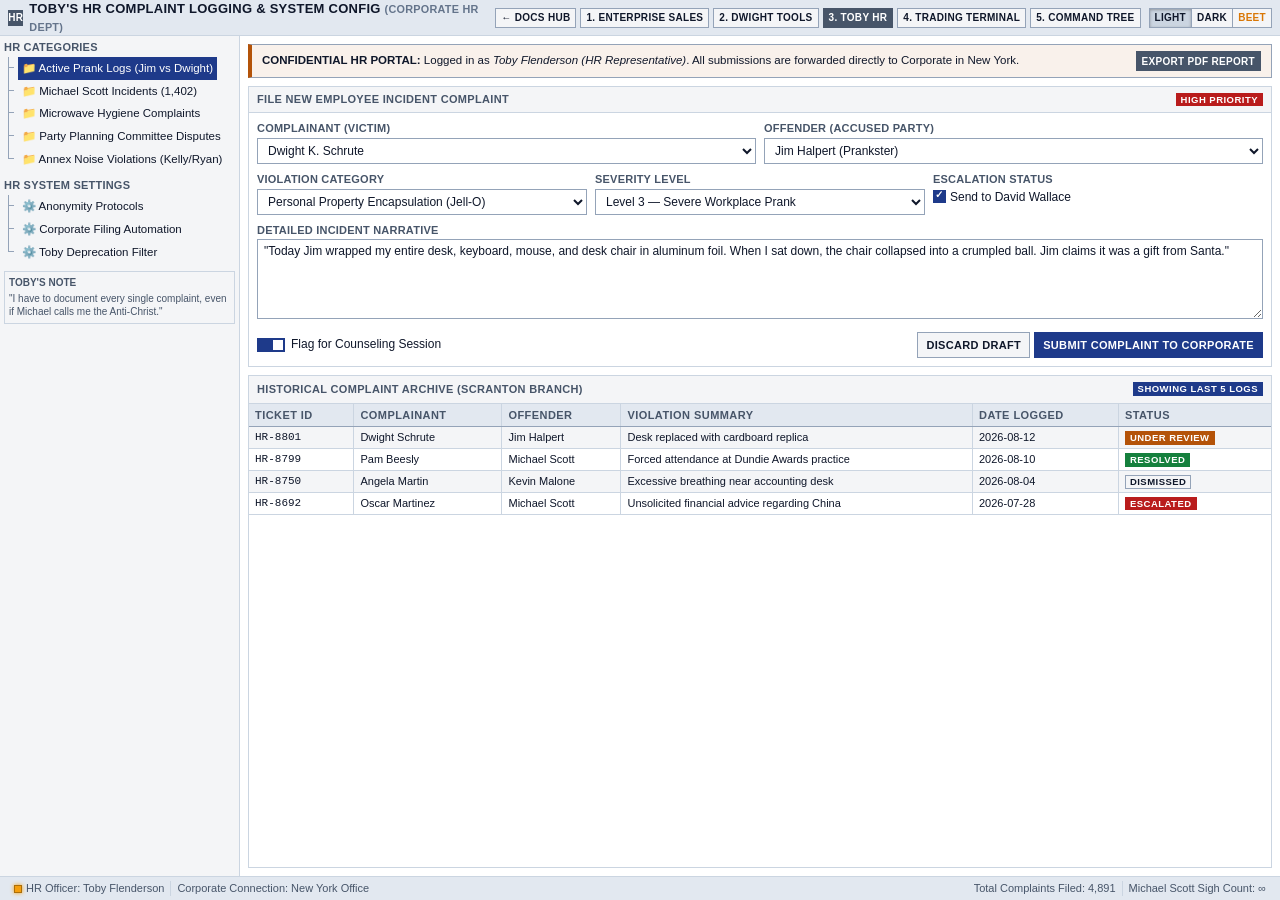
==== control-panel.html @ 223404d7 "Initial release of Scranton-UI CSS framework and Dunder Mifflin showcase templates" ====
<!DOCTYPE html>
<html lang="en" data-theme="theme-light">
<head>
  <meta charset="UTF-8">
  <meta name="viewport" content="width=device-width, initial-scale=1.0">
  <title>Toby's HR Complaint Logging System — Scranton-UI Showcase</title>
  <link rel="stylesheet" href="scranton-ui.css">
  <script src="scranton-components.js" defer></script>
</head>
<body class="sc-app">

  <!-- Header -->
  <header class="sc-header">
    <div class="sc-header-brand">
      <span class="sc-logo-icon" style="background:var(--sc-secondary); color:#fff;">HR</span>
      <span>TOBY'S HR COMPLAINT LOGGING & SYSTEM CONFIG <small class="text-dim">(Corporate HR Dept)</small></span>
    </div>
    
    <div class="d-flex align-center gap-3">
      <nav class="d-flex gap-2">
        <a href="index.html" class="sc-btn sc-btn-sm">← Docs Hub</a>
        <a href="dashboard.html" class="sc-btn sc-btn-sm">1. Enterprise Sales</a>
        <a href="tools.html" class="sc-btn sc-btn-sm">2. Dwight Tools</a>
        <a href="control-panel.html" class="sc-btn sc-btn-sm sc-btn-secondary">3. Toby HR</a>
        <a href="terminal.html" class="sc-btn sc-btn-sm">4. Trading Terminal</a>
        <a href="workflow.html" class="sc-btn sc-btn-sm">5. Command Tree</a>
      </nav>
      <scranton-theme-switcher></scranton-theme-switcher>
    </div>
  </header>

  <!-- Main Body Layout -->
  <div class="sc-body">
    
    <!-- Left Category Navigation Sidebar -->
    <aside class="sc-sidebar p-2" style="width:240px;">
      <div class="sc-label mb-1">HR Categories</div>
      <ul class="sc-tree mb-3">
        <li>
          <span class="sc-tree-node active">
            📁 Active Prank Logs (Jim vs Dwight)
          </span>
        </li>
        <li>
          <span class="sc-tree-node">
            📁 Michael Scott Incidents (1,402)
          </span>
        </li>
        <li>
          <span class="sc-tree-node">
            📁 Microwave Hygiene Complaints
          </span>
        </li>
        <li>
          <span class="sc-tree-node">
            📁 Party Planning Committee Disputes
          </span>
        </li>
        <li>
          <span class="sc-tree-node">
            📁 Annex Noise Violations (Kelly/Ryan)
          </span>
        </li>
      </ul>

      <div class="sc-label mb-1">HR System Settings</div>
      <ul class="sc-tree mb-3">
        <li><span class="sc-tree-node">⚙️ Anonymity Protocols</span></li>
        <li><span class="sc-tree-node">⚙️ Corporate Filing Automation</span></li>
        <li><span class="sc-tree-node">⚙️ Toby Deprecation Filter</span></li>
      </ul>

      <div class="sc-card mt-auto p-2" style="background: var(--sc-bg-subtle);">
        <div class="fw-bold mb-1 text-muted" style="font-size:10px;">TOBY'S NOTE</div>
        <p class="text-muted" style="font-size:10px; margin:0;">
          "I have to document every single complaint, even if Michael calls me the Anti-Christ."
        </p>
      </div>
    </aside>

    <!-- Main Content Area: Form & Log Settings -->
    <main class="sc-main p-3">
      
      <!-- Top Alert -->
      <div class="sc-alert sc-alert-warning mb-3">
        <div>
          <strong>CONFIDENTIAL HR PORTAL:</strong> Logged in as <em>Toby Flenderson (HR Representative)</em>. All submissions are forwarded directly to Corporate in New York.
        </div>
        <button class="sc-btn sc-btn-sm sc-btn-secondary" onclick="scrantonToast('Complaint Log Exported to PDF', 'info')">Export PDF Report</button>
      </div>

      <!-- Main Form Card -->
      <div class="sc-card mb-3">
        <div class="sc-card-header">
          <span>File New Employee Incident Complaint</span>
          <span class="sc-badge sc-badge-danger">HIGH PRIORITY</span>
        </div>
        <div class="sc-card-body">
          
          <div class="sc-row">
            <div class="sc-col-6">
              <div class="sc-form-group">
                <label class="sc-label">Complainant (Victim)</label>
                <select class="sc-select">
                  <option selected>Dwight K. Schrute</option>
                  <option>Jim Halpert</option>
                  <option>Pam Beesly</option>
                  <option>Angela Martin</option>
                  <option>Kevin Malone</option>
                  <option>Andy Bernard</option>
                </select>
              </div>
            </div>

            <div class="sc-col-6">
              <div class="sc-form-group">
                <label class="sc-label">Offender (Accused Party)</label>
                <select class="sc-select">
                  <option selected>Jim Halpert (Prankster)</option>
                  <option>Michael G. Scott (Regional Manager)</option>
                  <option>Creed Bratton (Unknown)</option>
                  <option>Ryan Howard (Temp)</option>
                </select>
              </div>
            </div>
          </div>

          <div class="sc-row">
            <div class="sc-col-4">
              <div class="sc-form-group">
                <label class="sc-label">Violation Category</label>
                <select class="sc-select">
                  <option>Personal Property Encapsulation (Jell-O)</option>
                  <option>Desk Displacement (Moved into Bathroom)</option>
                  <option>Inappropriate Nickname Usage</option>
                  <option>Popcorn Odor in Microwave</option>
                </select>
              </div>
            </div>

            <div class="sc-col-4">
              <div class="sc-form-group">
                <label class="sc-label">Severity Level</label>
                <select class="sc-select">
                  <option>Level 1 — Mild Annoyance</option>
                  <option selected>Level 3 — Severe Workplace Prank</option>
                  <option>Level 5 — Threat Level Midnight Emergency</option>
                </select>
              </div>
            </div>

            <div class="sc-col-4">
              <div class="sc-form-group">
                <label class="sc-label">Escalation Status</label>
                <div class="pt-1">
                  <label class="sc-check">
                    <input type="checkbox" checked> Send to David Wallace
                  </label>
                </div>
              </div>
            </div>
          </div>

          <div class="sc-form-group">
            <label class="sc-label">Detailed Incident Narrative</label>
            <textarea class="sc-textarea" style="min-height:80px;">"Today Jim wrapped my entire desk, keyboard, mouse, and desk chair in aluminum foil. When I sat down, the chair collapsed into a crumpled ball. Jim claims it was a gift from Santa."</textarea>
          </div>

          <div class="d-flex justify-between align-center mt-2">
            <div class="d-flex align-center gap-3">
              <label class="sc-switch">
                <input type="checkbox" checked>
                <span class="sc-switch-slider"></span>
                <span>Flag for Counseling Session</span>
              </label>
            </div>
            <div class="d-flex gap-2">
              <button class="sc-btn" onclick="scrantonToast('Form Reset', 'info')">Discard Draft</button>
              <button class="sc-btn sc-btn-primary" onclick="scrantonToast('HR Incident Logged! Corporate Notified.', 'success')">Submit Complaint to Corporate</button>
            </div>
          </div>

        </div>
      </div>

      <!-- Recent Complaint Ledger Table -->
      <div class="sc-pane">
        <div class="sc-pane-header">
          <span>Historical Complaint Archive (Scranton Branch)</span>
          <span class="sc-badge sc-badge-primary">Showing Last 5 Logs</span>
        </div>
        <div class="sc-pane-body-nopad">
          <table class="sc-table sc-table-striped sc-table-hover">
            <thead>
              <tr>
                <th>Ticket ID</th>
                <th>Complainant</th>
                <th>Offender</th>
                <th>Violation Summary</th>
                <th>Date Logged</th>
                <th>Status</th>
              </tr>
            </thead>
            <tbody>
              <tr>
                <td class="font-mono">HR-8801</td>
                <td>Dwight Schrute</td>
                <td>Jim Halpert</td>
                <td>Desk replaced with cardboard replica</td>
                <td>2026-08-12</td>
                <td><span class="sc-badge sc-badge-warning">UNDER REVIEW</span></td>
              </tr>
              <tr>
                <td class="font-mono">HR-8799</td>
                <td>Pam Beesly</td>
                <td>Michael Scott</td>
                <td>Forced attendance at Dundie Awards practice</td>
                <td>2026-08-10</td>
                <td><span class="sc-badge sc-badge-success">RESOLVED</span></td>
              </tr>
              <tr>
                <td class="font-mono">HR-8750</td>
                <td>Angela Martin</td>
                <td>Kevin Malone</td>
                <td>Excessive breathing near accounting desk</td>
                <td>2026-08-04</td>
                <td><span class="sc-badge sc-badge-secondary">DISMISSED</span></td>
              </tr>
              <tr>
                <td class="font-mono">HR-8692</td>
                <td>Oscar Martinez</td>
                <td>Michael Scott</td>
                <td>Unsolicited financial advice regarding China</td>
                <td>2026-07-28</td>
                <td><span class="sc-badge sc-badge-danger">ESCALATED</span></td>
              </tr>
            </tbody>
          </table>
        </div>
      </div>

    </main>

  </div>

  <!-- Statusbar -->
  <footer class="sc-statusbar">
    <div class="d-flex align-center">
      <div class="sc-statusbar-item"><span class="sc-led sc-led-yellow"></span> HR Officer: Toby Flenderson</div>
      <div class="sc-statusbar-item">Corporate Connection: New York Office</div>
    </div>
    <div class="d-flex align-center">
      <div class="sc-statusbar-item">Total Complaints Filed: 4,891</div>
      <div class="sc-statusbar-item">Michael Scott Sigh Count: ∞</div>
    </div>
  </footer>

</body>
</html>
---- scranton-ui.css ----
/* ==========================================================================
   Scranton-UI v1.0.0 — App-First & Information Dense CSS Framework
   Philosophy: Zero padding fluff, sharp 0px corners, desktop diagnostic layout,
   full Bootstrap utility parity + Desktop App Primitives.
   Theme Lore: Dunder Mifflin Paper Co. / Schrute Farms / Michael Scott Paper Co.
   ========================================================================== */

/* --------------------------------------------------------------------------
   1. Theme Custom Properties & Design Tokens
   -------------------------------------------------------------------------- */
:root, [data-theme="theme-light"] {
  --sc-bg: #ffffff;
  --sc-bg-subtle: #f4f5f7;
  --sc-bg-panel: #ffffff;
  --sc-bg-header: #e2e8f0;
  --sc-bg-hover: #e2e8f0;
  --sc-bg-active: #cbd5e1;
  --sc-bg-selected: #bfdbfe;
  
  --sc-text: #0f172a;
  --sc-text-muted: #475569;
  --sc-text-dim: #64748b;
  --sc-text-inverse: #ffffff;
  
  --sc-border: #cbd5e1;
  --sc-border-dark: #94a3b8;
  --sc-border-focus: #1e40af;

  --sc-primary: #1e3a8a;       /* Dunder Mifflin Corporate Blue */
  --sc-primary-hover: #1d4ed8;
  --sc-primary-fg: #ffffff;
  
  --sc-secondary: #475569;     /* Warehouse Slate */
  --sc-secondary-hover: #334155;
  --sc-secondary-fg: #ffffff;

  --sc-accent: #0284c7;        /* Paper Ream Blue */
  --sc-accent-hover: #0369a1;
  
  --sc-success: #15803d;       /* Approved Sale Green */
  --sc-warning: #b45309;       /* Stapler Warning Amber */
  --sc-danger: #b91c1c;        /* Threat Level Midnight Red */
  
  --sc-beet: #4a0e17;          /* Schrute Beet Red */
  --sc-mustard: #d97706;       /* Dwight Shirt Yellow */

  --sc-font-mono: 'Consolas', 'Fira Code', 'Monaco', 'Courier New', monospace;
  --sc-font-sans: -apple-system, BlinkMacSystemFont, 'Segoe UI', Roboto, Oxygen, Ubuntu, Cantarell, sans-serif;
  --sc-font-size: 12px;
  --sc-line-height: 1.35;
  
  --sc-shadow-sm: 0 1px 2px rgba(0,0,0,0.05);
  --sc-shadow-md: 0 4px 6px -1px rgba(0,0,0,0.1);

  --sc-radius: 0px; /* Enforce sterile sharp edges */
}

[data-theme="theme-dark"] {
  --sc-bg: #0b0f19;
  --sc-bg-subtle: #111827;
  --sc-bg-panel: #161e2e;
  --sc-bg-header: #1f293d;
  --sc-bg-hover: #26334d;
  --sc-bg-active: #374151;
  --sc-bg-selected: #1e3a8a;
  
  --sc-text: #f1f5f9;
  --sc-text-muted: #94a3b8;
  --sc-text-dim: #64748b;
  --sc-text-inverse: #0f172a;
  
  --sc-border: #26334d;
  --sc-border-dark: #475569;
  --sc-border-focus: #3b82f6;

  --sc-primary: #3b82f6;
  --sc-primary-hover: #60a5fa;
  --sc-primary-fg: #0f172a;
  
  --sc-secondary: #64748b;
  --sc-secondary-hover: #94a3b8;
  --sc-secondary-fg: #ffffff;

  --sc-accent: #38bdf8;
  --sc-accent-hover: #7dd3fc;
  
  --sc-success: #22c55e;
  --sc-warning: #f59e0b;
  --sc-danger: #ef4444;

  --sc-beet: #9f1239;
  --sc-mustard: #f59e0b;
}

[data-theme="theme-beet"] {
  --sc-bg: #1c0509;
  --sc-bg-subtle: #2b0b12;
  --sc-bg-panel: #3a1019;
  --sc-bg-header: #4a0e17;
  --sc-bg-hover: #621321;
  --sc-bg-active: #7f192b;
  --sc-bg-selected: #b45309;
  
  --sc-text: #fffbeb;
  --sc-text-muted: #fde68a;
  --sc-text-dim: #d97706;
  --sc-text-inverse: #1c0509;
  
  --sc-border: #621321;
  --sc-border-dark: #b45309;
  --sc-border-focus: #fbbf24;

  --sc-primary: #d97706;       /* Dwight Mustard Yellow */
  --sc-primary-hover: #f59e0b;
  --sc-primary-fg: #1c0509;
  
  --sc-secondary: #800020;     /* Deep Beet Purple */
  --sc-secondary-hover: #9f1239;
  --sc-secondary-fg: #ffffff;

  --sc-accent: #fbbf24;
  --sc-accent-hover: #fcd34d;
  
  --sc-success: #16a34a;       /* Fresh Farm Greens */
  --sc-warning: #ea580c;
  --sc-danger: #dc2626;        /* Code Beet Red */

  --sc-beet: #800020;
  --sc-mustard: #d97706;
}

/* --------------------------------------------------------------------------
   2. Reset & High-Density Typography Baseline
   -------------------------------------------------------------------------- */
*, *::before, *::after {
  box-sizing: border-box;
  margin: 0;
  padding: 0;
  border-radius: var(--sc-radius) !important;
}

html, body {
  width: 100%;
  height: 100%;
  background-color: var(--sc-bg);
  color: var(--sc-text);
  font-family: var(--sc-font-sans);
  font-size: var(--sc-font-size);
  line-height: var(--sc-line-height);
  -webkit-font-smoothing: antialiased;
  -moz-osx-font-smoothing: grayscale;
  overflow-x: hidden;
}

code, pre, kbd, samp, .font-mono, .sc-tabular {
  font-family: var(--sc-font-mono);
  font-variant-numeric: tabular-nums lining-nums;
}

/* Dense Scrollbars */
::-webkit-scrollbar {
  width: 8px;
  height: 8px;
}
::-webkit-scrollbar-track {
  background: var(--sc-bg-subtle);
  border: 1px solid var(--sc-border);
}
::-webkit-scrollbar-thumb {
  background: var(--sc-border-dark);
  border: 1px solid var(--sc-bg-subtle);
}
::-webkit-scrollbar-thumb:hover {
  background: var(--sc-text-muted);
}

h1, h2, h3, h4, h5, h6 {
  font-weight: 700;
  letter-spacing: -0.01em;
  color: var(--sc-text);
  line-height: 1.2;
}

h1 { font-size: 1.4rem; }
h2 { font-size: 1.2rem; }
h3 { font-size: 1.05rem; }
h4 { font-size: 0.95rem; }
h5 { font-size: 0.85rem; }
h6 { font-size: 0.75rem; text-transform: uppercase; letter-spacing: 0.05em; }

p { margin-bottom: 0.5rem; }
a { color: var(--sc-accent); text-decoration: none; }
a:hover { text-decoration: underline; }

hr {
  border: 0;
  border-top: 1px solid var(--sc-border);
  margin: 0.5rem 0;
}

/* --------------------------------------------------------------------------
   3. Layout Primitives (Panes, Splitters, Windows, Docking)
   -------------------------------------------------------------------------- */
.sc-app {
  display: flex;
  flex-direction: column;
  height: 100vh;
  width: 100vw;
  overflow: hidden;
}

.sc-header {
  height: 36px;
  background-color: var(--sc-bg-header);
  border-bottom: 1px solid var(--sc-border);
  display: flex;
  align-items: center;
  justify-content: space-between;
  padding: 0 8px;
  user-select: none;
  flex-shrink: 0;
}

.sc-header-brand {
  display: flex;
  align-items: center;
  gap: 6px;
  font-weight: 800;
  font-size: 13px;
  letter-spacing: 0.02em;
  text-transform: uppercase;
  color: var(--sc-text);
}

.sc-header-brand .sc-logo-icon {
  width: 16px;
  height: 16px;
  background: var(--sc-primary);
  color: var(--sc-primary-fg);
  display: inline-flex;
  align-items: center;
  justify-content: center;
  font-size: 10px;
  font-weight: bold;
}

.sc-body {
  flex: 1;
  display: flex;
  overflow: hidden;
  position: relative;
}

.sc-sidebar {
  width: 220px;
  background-color: var(--sc-bg-subtle);
  border-right: 1px solid var(--sc-border);
  display: flex;
  flex-direction: column;
  flex-shrink: 0;
  overflow-y: auto;
}

.sc-main {
  flex: 1;
  display: flex;
  flex-direction: column;
  overflow-y: auto;
  background-color: var(--sc-bg);
  position: relative;
}

.sc-footer, .sc-statusbar {
  height: 24px;
  background-color: var(--sc-bg-header);
  border-top: 1px solid var(--sc-border);
  display: flex;
  align-items: center;
  justify-content: space-between;
  padding: 0 8px;
  font-size: 11px;
  color: var(--sc-text-muted);
  user-select: none;
  flex-shrink: 0;
}

.sc-statusbar-item {
  display: inline-flex;
  align-items: center;
  gap: 4px;
  padding: 0 6px;
  border-right: 1px solid var(--sc-border);
  height: 100%;
}
.sc-statusbar-item:last-child {
  border-right: none;
}

/* Diagnostic Split Panes */
.sc-pane-group {
  display: flex;
  width: 100%;
  height: 100%;
  overflow: hidden;
}

.sc-pane-group-vertical {
  flex-direction: column;
}

.sc-pane {
  flex: 1;
  background-color: var(--sc-bg-panel);
  border: 1px solid var(--sc-border);
  display: flex;
  flex-direction: column;
  overflow: hidden;
  position: relative;
}

.sc-pane-header {
  height: 28px;
  background: var(--sc-bg-subtle);
  border-bottom: 1px solid var(--sc-border);
  display: flex;
  align-items: center;
  justify-content: space-between;
  padding: 0 8px;
  font-weight: 700;
  font-size: 11px;
  text-transform: uppercase;
  letter-spacing: 0.03em;
  color: var(--sc-text-muted);
}

.sc-pane-body {
  flex: 1;
  padding: 8px;
  overflow: auto;
}

.sc-pane-body-nopad {
  flex: 1;
  padding: 0;
  overflow: auto;
}

/* Window Containers */
.sc-window {
  background: var(--sc-bg-panel);
  border: 1px solid var(--sc-border-dark);
  box-shadow: var(--sc-shadow-md);
  display: flex;
  flex-direction: column;
}

.sc-window-titlebar {
  height: 26px;
  background: var(--sc-primary);
  color: var(--sc-primary-fg);
  display: flex;
  align-items: center;
  justify-content: space-between;
  padding: 0 8px;
  font-weight: 700;
  font-size: 11px;
  user-select: none;
}

.sc-window-controls {
  display: flex;
  gap: 2px;
}

.sc-window-btn {
  width: 16px;
  height: 16px;
  background: rgba(255,255,255,0.2);
  color: #fff;
  border: none;
  font-size: 9px;
  display: inline-flex;
  align-items: center;
  justify-content: center;
  cursor: pointer;
}
.sc-window-btn:hover {
  background: rgba(255,255,255,0.4);
}

/* --------------------------------------------------------------------------
   4. Grid System (12 Columns & Flex Utilities)
   -------------------------------------------------------------------------- */
.sc-container {
  width: 100%;
  padding: 8px;
  margin-right: auto;
  margin-left: auto;
}

.sc-row {
  display: flex;
  flex-wrap: wrap;
  margin-right: -4px;
  margin-left: -4px;
}

.sc-row > [class*="sc-col"] {
  padding-right: 4px;
  padding-left: 4px;
  box-sizing: border-box;
}

.sc-col { flex-basis: 0; flex-grow: 1; max-width: 100%; }
.sc-col-auto { flex: 0 0 auto; width: auto; max-width: 100%; }

.sc-col-1 { flex: 0 0 8.333333%; max-width: 8.333333%; }
.sc-col-2 { flex: 0 0 16.666667%; max-width: 16.666667%; }
.sc-col-3 { flex: 0 0 25%; max-width: 25%; }
.sc-col-4 { flex: 0 0 33.333333%; max-width: 33.333333%; }
.sc-col-5 { flex: 0 0 41.666667%; max-width: 41.666667%; }
.sc-col-6 { flex: 0 0 50%; max-width: 50%; }
.sc-col-7 { flex: 0 0 58.333333%; max-width: 58.333333%; }
.sc-col-8 { flex: 0 0 66.666667%; max-width: 66.666667%; }
.sc-col-9 { flex: 0 0 75%; max-width: 75%; }
.sc-col-10 { flex: 0 0 83.333333%; max-width: 83.333333%; }
.sc-col-11 { flex: 0 0 91.666667%; max-width: 91.666667%; }
.sc-col-12 { flex: 0 0 100%; max-width: 100%; }

@media (max-width: 768px) {
  .sc-col-md-6 { flex: 0 0 50%; max-width: 50%; }
  .sc-col-md-12 { flex: 0 0 100%; max-width: 100%; }
}

/* --------------------------------------------------------------------------
   5. Dense Form Controls (Inputs, Selects, Checkboxes, Switches)
   -------------------------------------------------------------------------- */
.sc-form-group {
  margin-bottom: 8px;
}

.sc-label {
  display: block;
  font-size: 11px;
  font-weight: 700;
  text-transform: uppercase;
  letter-spacing: 0.02em;
  color: var(--sc-text-muted);
  margin-bottom: 2px;
}

.sc-input, .sc-select, .sc-textarea {
  width: 100%;
  height: 26px;
  padding: 2px 6px;
  font-family: var(--sc-font-sans);
  font-size: 12px;
  color: var(--sc-text);
  background-color: var(--sc-bg-panel);
  border: 1px solid var(--sc-border-dark);
  outline: none;
  transition: border-color 0.15s ease;
}

.sc-textarea {
  height: auto;
  min-height: 60px;
  padding: 4px 6px;
  resize: vertical;
}

.sc-input:focus, .sc-select:focus, .sc-textarea:focus {
  border-color: var(--sc-border-focus);
  box-shadow: 0 0 0 1px var(--sc-border-focus);
}

.sc-input:disabled, .sc-select:disabled, .sc-textarea:disabled {
  background-color: var(--sc-bg-subtle);
  color: var(--sc-text-dim);
  cursor: not-allowed;
  opacity: 0.7;
}

.sc-input-group {
  display: flex;
  width: 100%;
}

.sc-input-group > .sc-input,
.sc-input-group > .sc-select,
.sc-input-group > .sc-btn {
  border-right-width: 0;
}
.sc-input-group > *:last-child {
  border-right-width: 1px;
}

.sc-input-addon {
  display: flex;
  align-items: center;
  padding: 0 6px;
  font-size: 11px;
  font-weight: 600;
  color: var(--sc-text-muted);
  background-color: var(--sc-bg-subtle);
  border: 1px solid var(--sc-border-dark);
  border-right-width: 0;
  white-space: nowrap;
}

/* Compact Checkbox & Radio */
.sc-check {
  display: inline-flex;
  align-items: center;
  gap: 4px;
  font-size: 12px;
  cursor: pointer;
  user-select: none;
  margin-right: 12px;
}

.sc-check input[type="checkbox"],
.sc-check input[type="radio"] {
  appearance: none;
  width: 13px;
  height: 13px;
  border: 1px solid var(--sc-border-dark);
  background: var(--sc-bg-panel);
  outline: none;
  position: relative;
  cursor: pointer;
}

.sc-check input[type="checkbox"]:checked {
  background: var(--sc-primary);
  border-color: var(--sc-primary);
}
.sc-check input[type="checkbox"]:checked::after {
  content: '✓';
  position: absolute;
  top: -2px;
  left: 1px;
  font-size: 10px;
  color: var(--sc-primary-fg);
  font-weight: bold;
}

.sc-check input[type="radio"] {
  border-radius: 0 !important; /* Enforce 0px radius rule */
}
.sc-check input[type="radio"]:checked {
  background: var(--sc-primary);
}

/* Compact Toggle Switch */
.sc-switch {
  display: inline-flex;
  align-items: center;
  gap: 6px;
  cursor: pointer;
  user-select: none;
}
.sc-switch input { display: none; }
.sc-switch-slider {
  width: 28px;
  height: 14px;
  background-color: var(--sc-border-dark);
  position: relative;
  transition: background-color 0.2s;
}
.sc-switch-slider::before {
  content: "";
  position: absolute;
  width: 10px;
  height: 10px;
  left: 2px;
  top: 2px;
  background-color: #ffffff;
  transition: transform 0.2s;
}
.sc-switch input:checked + .sc-switch-slider {
  background-color: var(--sc-primary);
}
.sc-switch input:checked + .sc-switch-slider::before {
  transform: translateX(14px);
}

/* --------------------------------------------------------------------------
   6. Buttons & Button Groups
   -------------------------------------------------------------------------- */
.sc-btn {
  display: inline-flex;
  align-items: center;
  justify-content: center;
  gap: 4px;
  height: 26px;
  padding: 0 8px;
  font-family: var(--sc-font-sans);
  font-size: 11px;
  font-weight: 700;
  text-transform: uppercase;
  letter-spacing: 0.03em;
  color: var(--sc-text);
  background-color: var(--sc-bg-subtle);
  border: 1px solid var(--sc-border-dark);
  cursor: pointer;
  user-select: none;
  white-space: nowrap;
}

.sc-btn:hover {
  background-color: var(--sc-bg-hover);
}
.sc-btn:active {
  background-color: var(--sc-bg-active);
}

.sc-btn-sm { height: 20px; padding: 0 5px; font-size: 10px; }
.sc-btn-lg { height: 32px; padding: 0 12px; font-size: 12px; }

.sc-btn-primary {
  background-color: var(--sc-primary);
  color: var(--sc-primary-fg);
  border-color: var(--sc-primary);
}
.sc-btn-primary:hover {
  background-color: var(--sc-primary-hover);
}

.sc-btn-secondary {
  background-color: var(--sc-secondary);
  color: var(--sc-secondary-fg);
  border-color: var(--sc-secondary);
}
.sc-btn-secondary:hover {
  background-color: var(--sc-secondary-hover);
}

.sc-btn-success { background-color: var(--sc-success); color: #fff; border-color: var(--sc-success); }
.sc-btn-warning { background-color: var(--sc-warning); color: #fff; border-color: var(--sc-warning); }
.sc-btn-danger  { background-color: var(--sc-danger);  color: #fff; border-color: var(--sc-danger);  }
.sc-btn-beet    { background-color: var(--sc-beet);    color: #fff; border-color: var(--sc-beet);    }
.sc-btn-mustard { background-color: var(--sc-mustard); color: #000; border-color: var(--sc-mustard); }

.sc-btn-group {
  display: inline-flex;
}
.sc-btn-group > .sc-btn {
  border-right-width: 0;
}
.sc-btn-group > .sc-btn:last-child {
  border-right-width: 1px;
}
.sc-btn-group > .sc-btn.active {
  background-color: var(--sc-bg-active);
  box-shadow: inset 0 1px 3px rgba(0,0,0,0.3);
}

/* --------------------------------------------------------------------------
   7. Tables & High Density Data Grids
   -------------------------------------------------------------------------- */
.sc-table-container {
  width: 100%;
  overflow-x: auto;
  border: 1px solid var(--sc-border);
}

.sc-table {
  width: 100%;
  border-collapse: collapse;
  font-size: 11px;
  text-align: left;
}

.sc-table th {
  background-color: var(--sc-bg-header);
  color: var(--sc-text-muted);
  font-weight: 700;
  text-transform: uppercase;
  letter-spacing: 0.04em;
  padding: 4px 6px;
  border-bottom: 1px solid var(--sc-border-dark);
  border-right: 1px solid var(--sc-border);
  position: sticky;
  top: 0;
  z-index: 2;
  user-select: none;
}

.sc-table td {
  padding: 3px 6px;
  border-bottom: 1px solid var(--sc-border);
  border-right: 1px solid var(--sc-border);
  color: var(--sc-text);
  white-space: nowrap;
}

.sc-table th:last-child, .sc-table td:last-child {
  border-right: none;
}

.sc-table-striped tbody tr:nth-of-type(odd) {
  background-color: var(--sc-bg-subtle);
}

.sc-table-hover tbody tr:hover {
  background-color: var(--sc-bg-hover);
  cursor: pointer;
}

.sc-table-compact td { padding: 1px 4px; font-size: 10.5px; }

.sc-table tr.selected {
  background-color: var(--sc-bg-selected) !important;
  color: var(--sc-text);
}

/* Sort Arrows */
.sc-sort-icon {
  display: inline-block;
  margin-left: 4px;
  opacity: 0.6;
}

/* --------------------------------------------------------------------------
   8. Navigation, Tabs & Breadcrumbs
   -------------------------------------------------------------------------- */
.sc-nav {
  display: flex;
  list-style: none;
  background-color: var(--sc-bg-subtle);
  border-bottom: 1px solid var(--sc-border);
}

.sc-nav-link {
  display: flex;
  align-items: center;
  gap: 6px;
  padding: 6px 12px;
  font-size: 11px;
  font-weight: 700;
  color: var(--sc-text-muted);
  border-right: 1px solid var(--sc-border);
  text-decoration: none;
  user-select: none;
}
.sc-nav-link:hover {
  background-color: var(--sc-bg-hover);
  color: var(--sc-text);
  text-decoration: none;
}
.sc-nav-link.active {
  background-color: var(--sc-bg-panel);
  color: var(--sc-primary);
  border-bottom: 2px solid var(--sc-primary);
}

.sc-breadcrumbs {
  display: flex;
  align-items: center;
  gap: 4px;
  list-style: none;
  font-size: 11px;
  color: var(--sc-text-dim);
  padding: 4px 8px;
  background: var(--sc-bg-subtle);
  border-bottom: 1px solid var(--sc-border);
}
.sc-breadcrumbs li::after {
  content: "/";
  margin-left: 4px;
  color: var(--sc-text-dim);
}
.sc-breadcrumbs li:last-child::after {
  content: "";
}
.sc-breadcrumbs a {
  color: var(--sc-text-muted);
}

/* --------------------------------------------------------------------------
   9. Badges, Pills & Status LED Indicators
   -------------------------------------------------------------------------- */
.sc-badge {
  display: inline-flex;
  align-items: center;
  padding: 1px 4px;
  font-size: 9.5px;
  font-weight: 800;
  text-transform: uppercase;
  letter-spacing: 0.05em;
  background-color: var(--sc-bg-subtle);
  color: var(--sc-text);
  border: 1px solid var(--sc-border-dark);
  line-height: 1;
}

.sc-badge-primary { background: var(--sc-primary); color: var(--sc-primary-fg); border-color: var(--sc-primary); }
.sc-badge-success { background: var(--sc-success); color: #ffffff; border-color: var(--sc-success); }
.sc-badge-warning { background: var(--sc-warning); color: #ffffff; border-color: var(--sc-warning); }
.sc-badge-danger  { background: var(--sc-danger);  color: #ffffff; border-color: var(--sc-danger);  }
.sc-badge-beet    { background: var(--sc-beet);    color: #ffffff; border-color: var(--sc-beet);    }

/* Pulsing Diagnostic Status LEDs */
.sc-led {
  display: inline-block;
  width: 8px;
  height: 8px;
  background-color: var(--sc-text-dim);
  border: 1px solid rgba(0,0,0,0.3);
}

.sc-led-green  { background-color: #22c55e; box-shadow: 0 0 4px #22c55e; }
.sc-led-red    { background-color: #ef4444; box-shadow: 0 0 4px #ef4444; }
.sc-led-yellow { background-color: #f59e0b; box-shadow: 0 0 4px #f59e0b; }
.sc-led-blue   { background-color: #3b82f6; box-shadow: 0 0 4px #3b82f6; }

.sc-led-blink {
  animation: sc-led-pulse 1s infinite alternate;
}

@keyframes sc-led-pulse {
  from { opacity: 1.0; }
  to   { opacity: 0.3; }
}

/* --------------------------------------------------------------------------
   10. Alerts, Callouts & Toast Banners
   -------------------------------------------------------------------------- */
.sc-alert {
  padding: 6px 10px;
  margin-bottom: 8px;
  font-size: 11.5px;
  background-color: var(--sc-bg-subtle);
  border: 1px solid var(--sc-border-dark);
  border-left-width: 4px;
  display: flex;
  align-items: center;
  justify-content: space-between;
}

.sc-alert-info    { border-left-color: var(--sc-accent);   background-color: rgba(2, 132, 199, 0.08); }
.sc-alert-success { border-left-color: var(--sc-success);  background-color: rgba(21, 128, 61, 0.08); }
.sc-alert-warning { border-left-color: var(--sc-warning);  background-color: rgba(180, 83, 9, 0.08); }
.sc-alert-danger  { border-left-color: var(--sc-danger);   background-color: rgba(185, 28, 28, 0.08); }
.sc-alert-beet    { border-left-color: var(--sc-beet);     background-color: rgba(74, 14, 23, 0.15); }

/* --------------------------------------------------------------------------
   11. Cards, Tree Views & Diagnostic Containers
   -------------------------------------------------------------------------- */
.sc-card {
  background-color: var(--sc-bg-panel);
  border: 1px solid var(--sc-border);
  display: flex;
  flex-direction: column;
  margin-bottom: 8px;
}

.sc-card-header {
  padding: 5px 8px;
  background-color: var(--sc-bg-subtle);
  border-bottom: 1px solid var(--sc-border);
  font-weight: 700;
  font-size: 11px;
  text-transform: uppercase;
  letter-spacing: 0.03em;
  color: var(--sc-text-muted);
  display: flex;
  align-items: center;
  justify-content: space-between;
}

.sc-card-body {
  padding: 8px;
  flex: 1;
}

.sc-card-footer {
  padding: 4px 8px;
  background-color: var(--sc-bg-subtle);
  border-top: 1px solid var(--sc-border);
  font-size: 10.5px;
  color: var(--sc-text-dim);
}

/* High Density Tree View */
.sc-tree {
  list-style: none;
  font-size: 11.5px;
  user-select: none;
}
.sc-tree li {
  position: relative;
  padding-left: 14px;
  line-height: 1.8;
}
.sc-tree li::before {
  content: "";
  position: absolute;
  left: 4px;
  top: 10px;
  width: 6px;
  height: 1px;
  background: var(--sc-border-dark);
}
.sc-tree li::after {
  content: "";
  position: absolute;
  left: 4px;
  top: 0;
  bottom: 0;
  width: 1px;
  background: var(--sc-border-dark);
}
.sc-tree li:last-child::after {
  height: 10px;
}
.sc-tree-node {
  display: inline-flex;
  align-items: center;
  gap: 4px;
  padding: 1px 4px;
  cursor: pointer;
}
.sc-tree-node:hover {
  background-color: var(--sc-bg-hover);
}
.sc-tree-node.active {
  background-color: var(--sc-primary);
  color: var(--sc-primary-fg);
}

/* --------------------------------------------------------------------------
   12. Progress Bars, Gauges & Meter Indicators
   -------------------------------------------------------------------------- */
.sc-progress {
  height: 12px;
  width: 100%;
  background-color: var(--sc-bg-subtle);
  border: 1px solid var(--sc-border-dark);
  overflow: hidden;
  position: relative;
}

.sc-progress-bar {
  height: 100%;
  background-color: var(--sc-primary);
  transition: width 0.3s ease;
  display: flex;
  align-items: center;
  justify-content: center;
  font-size: 9px;
  font-weight: bold;
  color: var(--sc-primary-fg);
}

.sc-progress-bar-success { background-color: var(--sc-success); }
.sc-progress-bar-warning { background-color: var(--sc-warning); }
.sc-progress-bar-danger  { background-color: var(--sc-danger); }
.sc-progress-bar-beet    { background-color: var(--sc-beet); }

/* Meter gauge */
.sc-meter {
  display: flex;
  align-items: center;
  gap: 6px;
  font-size: 11px;
}
.sc-meter-bar {
  flex: 1;
  height: 6px;
  background: var(--sc-bg-subtle);
  border: 1px solid var(--sc-border);
}
.sc-meter-fill {
  height: 100%;
  background: var(--sc-accent);
}

/* --------------------------------------------------------------------------
   13. Desktop OS Tools Grid Primitives
   -------------------------------------------------------------------------- */
.sc-tools-grid {
  display: grid;
  grid-template-columns: repeat(auto-fill, minmax(110px, 1fr));
  gap: 6px;
  padding: 8px;
}

.sc-tool-tile {
  background: var(--sc-bg-panel);
  border: 1px solid var(--sc-border);
  padding: 10px 6px;
  display: flex;
  flex-direction: column;
  align-items: center;
  justify-content: center;
  text-align: center;
  cursor: pointer;
  user-select: none;
  transition: background-color 0.1s, border-color 0.1s;
}

.sc-tool-tile:hover {
  background: var(--sc-bg-hover);
  border-color: var(--sc-border-dark);
}

.sc-tool-tile.active, .sc-tool-tile:active {
  background: var(--sc-bg-selected);
  border-color: var(--sc-primary);
}

.sc-tool-icon {
  font-size: 24px;
  margin-bottom: 4px;
}

.sc-tool-name {
  font-size: 11px;
  font-weight: 600;
  color: var(--sc-text);
  line-height: 1.2;
}

.sc-tool-badge {
  font-size: 9px;
  color: var(--sc-text-dim);
  margin-top: 2px;
}

/* --------------------------------------------------------------------------
   14. Micro-Utility Classes (Bootstrap Parity)
   -------------------------------------------------------------------------- */
/* Display */
.d-block { display: block !important; }
.d-inline { display: inline !important; }
.d-inline-block { display: inline-block !important; }
.d-flex { display: flex !important; }
.d-inline-flex { display: inline-flex !important; }
.d-grid { display: grid !important; }
.d-none { display: none !important; }

/* Flex alignment */
.flex-row { flex-direction: row !important; }
.flex-column { flex-direction: column !important; }
.justify-start { justify-content: flex-start !important; }
.justify-end { justify-content: flex-end !important; }
.justify-center { justify-content: center !important; }
.justify-between { justify-content: space-between !important; }
.align-start { align-items: flex-start !important; }
.align-end { align-items: flex-end !important; }
.align-center { align-items: center !important; }
.flex-grow-1 { flex-grow: 1 !important; }

/* Spacing (0, 1=2px, 2=4px, 3=8px, 4=12px, 5=16px) */
.m-0 { margin: 0 !important; }
.m-1 { margin: 2px !important; }
.m-2 { margin: 4px !important; }
.m-3 { margin: 8px !important; }
.m-4 { margin: 12px !important; }

.mt-1 { margin-top: 2px !important; }
.mt-2 { margin-top: 4px !important; }
.mt-3 { margin-top: 8px !important; }
.mt-4 { margin-top: 12px !important; }

.mb-1 { margin-bottom: 2px !important; }
.mb-2 { margin-bottom: 4px !important; }
.mb-3 { margin-bottom: 8px !important; }
.mb-4 { margin-bottom: 12px !important; }

.p-0 { padding: 0 !important; }
.p-1 { padding: 2px !important; }
.p-2 { padding: 4px !important; }
.p-3 { padding: 8px !important; }
.p-4 { padding: 12px !important; }

.gap-1 { gap: 2px !important; }
.gap-2 { gap: 4px !important; }
.gap-3 { gap: 8px !important; }
.gap-4 { gap: 12px !important; }

/* Text Alignment & Color */
.text-left { text-align: left !important; }
.text-center { text-align: center !important; }
.text-right { text-align: right !important; }

.text-primary { color: var(--sc-primary) !important; }
.text-muted   { color: var(--sc-text-muted) !important; }
.text-dim     { color: var(--sc-text-dim) !important; }
.text-success { color: var(--sc-success) !important; }
.text-warning { color: var(--sc-warning) !important; }
.text-danger  { color: var(--sc-danger) !important; }
.text-beet    { color: var(--sc-beet) !important; }
.text-mustard { color: var(--sc-mustard) !important; }

.fw-normal { font-weight: 400 !important; }
.fw-bold { font-weight: 700 !important; }
.fw-heavy { font-weight: 900 !important; }

/* Width/Height */
.w-100 { width: 100% !important; }
.h-100 { height: 100% !important; }

/* Border utilities */
.border { border: 1px solid var(--sc-border) !important; }
.border-top { border-top: 1px solid var(--sc-border) !important; }
.border-bottom { border-bottom: 1px solid var(--sc-border) !important; }
.border-left { border-left: 1px solid var(--sc-border) !important; }
.border-right { border-right: 1px solid var(--sc-border) !important; }
.border-0 { border: 0 !important; }

/* Ticker & Pulse Effects */
.sc-tick-up { background-color: rgba(34, 197, 94, 0.25) !important; color: var(--sc-success); }
.sc-tick-down { background-color: rgba(239, 68, 68, 0.25) !important; color: var(--sc-danger); }
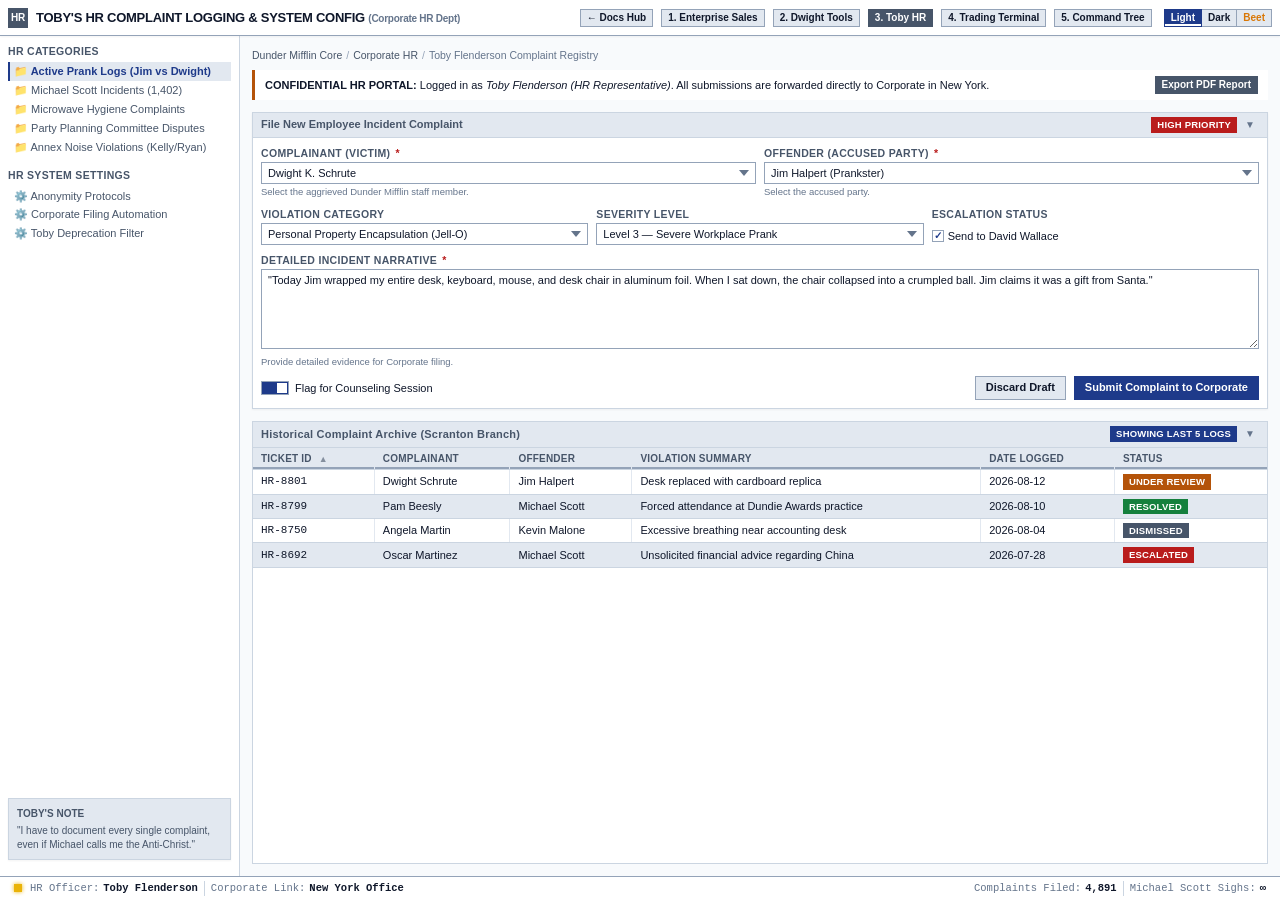
==== commit e3858bc8: "Round 3 refinement: CSS @layer architecture, interactive table sorting, XSS prevention, fluid sparkl" ====
--- a/control-panel.html
+++ b/control-panel.html
@@ -17,11 +17,11 @@
     </div>
     
     <div class="d-flex align-center gap-3">
-      <nav class="d-flex gap-2">
-        <a href="index.html" class="sc-btn sc-btn-sm">← Docs Hub</a>
+      <nav class="d-flex gap-2" aria-label="Main Application Navigation">
+        <a href="index.html" class="sc-btn sc-btn-sm" data-sc-tooltip-pos="bottom" data-sc-tooltip="Return to Documentation">← Docs Hub</a>
         <a href="dashboard.html" class="sc-btn sc-btn-sm">1. Enterprise Sales</a>
         <a href="tools.html" class="sc-btn sc-btn-sm">2. Dwight Tools</a>
-        <a href="control-panel.html" class="sc-btn sc-btn-sm sc-btn-secondary">3. Toby HR</a>
+        <a href="control-panel.html" class="sc-btn sc-btn-sm sc-btn-secondary" aria-current="page">3. Toby HR</a>
         <a href="terminal.html" class="sc-btn sc-btn-sm">4. Trading Terminal</a>
         <a href="workflow.html" class="sc-btn sc-btn-sm">5. Command Tree</a>
       </nav>
@@ -35,7 +35,7 @@
     <!-- Left Category Navigation Sidebar -->
     <aside class="sc-sidebar p-2" style="width:240px;">
       <div class="sc-label mb-1">HR Categories</div>
-      <ul class="sc-tree mb-3">
+      <ul class="sc-tree mb-3" role="tree">
         <li>
           <span class="sc-tree-node active">
             📁 Active Prank Logs (Jim vs Dwight)
@@ -64,7 +64,7 @@
       </ul>
 
       <div class="sc-label mb-1">HR System Settings</div>
-      <ul class="sc-tree mb-3">
+      <ul class="sc-tree mb-3" role="tree">
         <li><span class="sc-tree-node">⚙️ Anonymity Protocols</span></li>
         <li><span class="sc-tree-node">⚙️ Corporate Filing Automation</span></li>
         <li><span class="sc-tree-node">⚙️ Toby Deprecation Filter</span></li>
@@ -81,27 +81,37 @@
     <!-- Main Content Area: Form & Log Settings -->
     <main class="sc-main p-3">
       
+      <!-- Wayfinding Breadcrumbs -->
+      <ul class="sc-breadcrumbs mb-2" aria-label="Breadcrumbs">
+        <li><a href="index.html">Dunder Mifflin Core</a></li>
+        <li><a href="control-panel.html">Corporate HR</a></li>
+        <li>Toby Flenderson Complaint Registry</li>
+      </ul>
+
       <!-- Top Alert -->
       <div class="sc-alert sc-alert-warning mb-3">
         <div>
           <strong>CONFIDENTIAL HR PORTAL:</strong> Logged in as <em>Toby Flenderson (HR Representative)</em>. All submissions are forwarded directly to Corporate in New York.
         </div>
-        <button class="sc-btn sc-btn-sm sc-btn-secondary" onclick="scrantonToast('Complaint Log Exported to PDF', 'info')">Export PDF Report</button>
+        <button type="button" class="sc-btn sc-btn-sm sc-btn-secondary" onclick="scrantonToast('Complaint Log Exported to PDF', 'info')">Export PDF Report</button>
       </div>
 
       <!-- Main Form Card -->
-      <div class="sc-card mb-3">
+      <form id="hr-form" class="sc-card mb-3" onsubmit="handleComplaintSubmit(event)">
         <div class="sc-card-header">
           <span>File New Employee Incident Complaint</span>
-          <span class="sc-badge sc-badge-danger">HIGH PRIORITY</span>
+          <div class="sc-card-header-actions">
+            <span class="sc-badge sc-badge-danger">HIGH PRIORITY</span>
+            <button type="button" class="sc-pane-toggle" aria-label="Toggle Form" aria-expanded="true">▼</button>
+          </div>
         </div>
         <div class="sc-card-body">
           
           <div class="sc-row">
-            <div class="sc-col-6">
-              <div class="sc-form-group">
-                <label class="sc-label">Complainant (Victim)</label>
-                <select class="sc-select">
+            <div class="sc-col-6 sc-col-md-12">
+              <div class="sc-form-group">
+                <label for="complainant-select" class="sc-label">Complainant (Victim) <span class="sc-required">*</span></label>
+                <select id="complainant-select" class="sc-select" aria-required="true">
                   <option selected>Dwight K. Schrute</option>
                   <option>Jim Halpert</option>
                   <option>Pam Beesly</option>
@@ -109,27 +119,29 @@
                   <option>Kevin Malone</option>
                   <option>Andy Bernard</option>
                 </select>
-              </div>
-            </div>
-
-            <div class="sc-col-6">
-              <div class="sc-form-group">
-                <label class="sc-label">Offender (Accused Party)</label>
-                <select class="sc-select">
+                <span class="sc-field-hint">Select the aggrieved Dunder Mifflin staff member.</span>
+              </div>
+            </div>
+
+            <div class="sc-col-6 sc-col-md-12">
+              <div class="sc-form-group">
+                <label for="offender-select" class="sc-label">Offender (Accused Party) <span class="sc-required">*</span></label>
+                <select id="offender-select" class="sc-select" aria-required="true">
                   <option selected>Jim Halpert (Prankster)</option>
                   <option>Michael G. Scott (Regional Manager)</option>
                   <option>Creed Bratton (Unknown)</option>
                   <option>Ryan Howard (Temp)</option>
                 </select>
+                <span class="sc-field-hint">Select the accused party.</span>
               </div>
             </div>
           </div>
 
           <div class="sc-row">
-            <div class="sc-col-4">
-              <div class="sc-form-group">
-                <label class="sc-label">Violation Category</label>
-                <select class="sc-select">
+            <div class="sc-col-4 sc-col-md-12">
+              <div class="sc-form-group">
+                <label for="violation-cat" class="sc-label">Violation Category</label>
+                <select id="violation-cat" class="sc-select">
                   <option>Personal Property Encapsulation (Jell-O)</option>
                   <option>Desk Displacement (Moved into Bathroom)</option>
                   <option>Inappropriate Nickname Usage</option>
@@ -138,10 +150,10 @@
               </div>
             </div>
 
-            <div class="sc-col-4">
-              <div class="sc-form-group">
-                <label class="sc-label">Severity Level</label>
-                <select class="sc-select">
+            <div class="sc-col-4 sc-col-md-12">
+              <div class="sc-form-group">
+                <label for="severity-lvl" class="sc-label">Severity Level</label>
+                <select id="severity-lvl" class="sc-select">
                   <option>Level 1 — Mild Annoyance</option>
                   <option selected>Level 3 — Severe Workplace Prank</option>
                   <option>Level 5 — Threat Level Midnight Emergency</option>
@@ -149,7 +161,7 @@
               </div>
             </div>
 
-            <div class="sc-col-4">
+            <div class="sc-col-4 sc-col-md-12">
               <div class="sc-form-group">
                 <label class="sc-label">Escalation Status</label>
                 <div class="pt-1">
@@ -162,11 +174,12 @@
           </div>
 
           <div class="sc-form-group">
-            <label class="sc-label">Detailed Incident Narrative</label>
-            <textarea class="sc-textarea" style="min-height:80px;">"Today Jim wrapped my entire desk, keyboard, mouse, and desk chair in aluminum foil. When I sat down, the chair collapsed into a crumpled ball. Jim claims it was a gift from Santa."</textarea>
-          </div>
-
-          <div class="d-flex justify-between align-center mt-2">
+            <label for="incident-text" class="sc-label">Detailed Incident Narrative <span class="sc-required">*</span></label>
+            <textarea id="incident-text" class="sc-textarea" style="min-height:80px;" aria-required="true">"Today Jim wrapped my entire desk, keyboard, mouse, and desk chair in aluminum foil. When I sat down, the chair collapsed into a crumpled ball. Jim claims it was a gift from Santa."</textarea>
+            <span class="sc-field-hint">Provide detailed evidence for Corporate filing.</span>
+          </div>
+
+          <div class="d-flex justify-between align-center mt-2 flex-wrap gap-2">
             <div class="d-flex align-center gap-3">
               <label class="sc-switch">
                 <input type="checkbox" checked>
@@ -175,30 +188,33 @@
               </label>
             </div>
             <div class="d-flex gap-2">
-              <button class="sc-btn" onclick="scrantonToast('Form Reset', 'info')">Discard Draft</button>
-              <button class="sc-btn sc-btn-primary" onclick="scrantonToast('HR Incident Logged! Corporate Notified.', 'success')">Submit Complaint to Corporate</button>
-            </div>
-          </div>
-
-        </div>
-      </div>
+              <button type="button" class="sc-btn" onclick="resetHRForm()">Discard Draft</button>
+              <button type="submit" class="sc-btn sc-btn-primary">Submit Complaint to Corporate</button>
+            </div>
+          </div>
+
+        </div>
+      </form>
 
       <!-- Recent Complaint Ledger Table -->
       <div class="sc-pane">
         <div class="sc-pane-header">
           <span>Historical Complaint Archive (Scranton Branch)</span>
-          <span class="sc-badge sc-badge-primary">Showing Last 5 Logs</span>
+          <div class="sc-card-header-actions">
+            <span class="sc-badge sc-badge-primary">Showing Last 5 Logs</span>
+            <button type="button" class="sc-pane-toggle" aria-label="Toggle Pane" aria-expanded="true">▼</button>
+          </div>
         </div>
         <div class="sc-pane-body-nopad">
-          <table class="sc-table sc-table-striped sc-table-hover">
+          <table id="complaint-table" class="sc-table sc-table-striped sc-table-hover">
             <thead>
               <tr>
-                <th>Ticket ID</th>
-                <th>Complainant</th>
-                <th>Offender</th>
+                <th class="sortable">Ticket ID <span class="sc-sort-indicator">▲</span></th>
+                <th class="sortable">Complainant</th>
+                <th class="sortable">Offender</th>
                 <th>Violation Summary</th>
-                <th>Date Logged</th>
-                <th>Status</th>
+                <th class="sortable">Date Logged</th>
+                <th class="sortable">Status</th>
               </tr>
             </thead>
             <tbody>
@@ -246,14 +262,79 @@
   <!-- Statusbar -->
   <footer class="sc-statusbar">
     <div class="d-flex align-center">
-      <div class="sc-statusbar-item"><span class="sc-led sc-led-yellow"></span> HR Officer: Toby Flenderson</div>
-      <div class="sc-statusbar-item">Corporate Connection: New York Office</div>
+      <div class="sc-statusbar-item">
+        <span class="sc-led sc-led-yellow"></span><span class="sc-sr-only">Status: Pending</span>
+        <span class="sc-status-label">HR Officer:</span>
+        <span class="sc-status-val">Toby Flenderson</span>
+      </div>
+      <div class="sc-statusbar-item">
+        <span class="sc-status-label">Corporate Link:</span>
+        <span class="sc-status-val">New York Office</span>
+      </div>
     </div>
     <div class="d-flex align-center">
-      <div class="sc-statusbar-item">Total Complaints Filed: 4,891</div>
-      <div class="sc-statusbar-item">Michael Scott Sigh Count: ∞</div>
+      <div class="sc-statusbar-item">
+        <span class="sc-status-label">Complaints Filed:</span>
+        <span class="sc-status-val">4,891</span>
+      </div>
+      <div class="sc-statusbar-item">
+        <span class="sc-status-label">Michael Scott Sighs:</span>
+        <span class="sc-status-val">∞</span>
+      </div>
     </div>
   </footer>
 
+  <script>
+    function escapeHTML(str) {
+      if (!str) return '';
+      return String(str)
+        .replace(/&/g, '&amp;')
+        .replace(/</g, '&lt;')
+        .replace(/>/g, '&gt;')
+        .replace(/"/g, '&quot;')
+        .replace(/'/g, '&#039;');
+    }
+
+    function resetHRForm() {
+      const form = document.getElementById('hr-form');
+      if (form) {
+        form.reset();
+        form.dispatchEvent(new Event('input', { bubbles: true }));
+        form.dispatchEvent(new Event('change', { bubbles: true }));
+        scrantonToast('Draft Complaint Cleared', 'info');
+      }
+    }
+
+    function handleComplaintSubmit(e) {
+      e.preventDefault();
+      const comp = escapeHTML(document.getElementById('complainant-select').value);
+      const off = escapeHTML(document.getElementById('offender-select').value);
+      const rawDesc = document.getElementById('incident-text').value;
+      const desc = escapeHTML(rawDesc);
+
+      scrantonToast(`HR Complaint Logged: ${comp} vs ${off}! Filed with New York.`, 'success');
+
+      const tbody = document.querySelector('#complaint-table tbody');
+      if (tbody) {
+        const tr = document.createElement('tr');
+        const nextId = 'HR-' + Math.floor(8802 + Math.random() * 100);
+        const today = new Date().toISOString().split('T')[0];
+        const displayDesc = desc.length > 35 ? desc.substring(0, 35) + '...' : desc;
+
+        tr.innerHTML = `
+          <td class="font-mono">${nextId}</td>
+          <td>${comp}</td>
+          <td>${off}</td>
+          <td>${displayDesc}</td>
+          <td>${today}</td>
+          <td><span class="sc-badge sc-badge-warning">FILED TO NY</span></td>
+        `;
+        tbody.insertBefore(tr, tbody.firstChild);
+      }
+
+      resetHRForm();
+    }
+  </script>
+
 </body>
 </html>
--- a/scranton-ui.css
+++ b/scranton-ui.css
@@ -1,1116 +1,1510 @@
 /* ==========================================================================
-   Scranton-UI v1.0.0 — App-First & Information Dense CSS Framework
-   Philosophy: Zero padding fluff, sharp 0px corners, desktop diagnostic layout,
-   full Bootstrap utility parity + Desktop App Primitives.
-   Theme Lore: Dunder Mifflin Paper Co. / Schrute Farms / Michael Scott Paper Co.
+   SCRANTON-UI v1.3.0
+   App-First, Information-Dense CSS Framework
+   Designed for High-Density Desktop Interfaces & Diagnostic Panels
+   Inspired by Dunder Mifflin Paper Company, Inc.
    ========================================================================== */
 
 /* --------------------------------------------------------------------------
-   1. Theme Custom Properties & Design Tokens
-   -------------------------------------------------------------------------- */
-:root, [data-theme="theme-light"] {
-  --sc-bg: #ffffff;
-  --sc-bg-subtle: #f4f5f7;
+   0. Cascade Layers & System Design Tokens (:root)
+   -------------------------------------------------------------------------- */
+@layer reset, primitives, components, utilities;
+
+@layer reset {
+  *, *::before, *::after {
+    box-sizing: border-box;
+    margin: 0;
+    padding: 0;
+    border-radius: var(--sc-radius, 0px) !important;
+  }
+}
+
+:root {
+  /* Font Stacks */
+  --sc-font-sans: -apple-system, BlinkMacSystemFont, "Segoe UI", Roboto, Helvetica, Arial, sans-serif;
+  --sc-font-mono: "SF Mono", "Cascadia Code", "Consolas", "Liberation Mono", "Courier New", monospace;
+
+  /* Strict Zero-Radius Enforcement */
+  --sc-radius: 0px;
+
+  /* Global Metrics */
+  --sc-header-height: 36px;
+  --sc-statusbar-height: 24px;
+  --sc-font-size-base: 12px;
+  --sc-font-size-sm: 11px;
+  --sc-font-size-lg: 13px;
+  --sc-line-height: 1.35;
+
+  /* Elevation Shadows */
+  --sc-shadow-sm: 0 1px 2px rgba(0, 0, 0, 0.05);
+  --sc-shadow-md: 0 4px 6px -1px rgba(0, 0, 0, 0.1), 0 2px 4px -1px rgba(0, 0, 0, 0.06);
+
+  /* Light Theme (Default: Corporate Dunder Mifflin Paper Navy) */
+  --sc-bg: #f8fafc;
+  --sc-bg-app: #f1f5f9;
   --sc-bg-panel: #ffffff;
-  --sc-bg-header: #e2e8f0;
-  --sc-bg-hover: #e2e8f0;
-  --sc-bg-active: #cbd5e1;
-  --sc-bg-selected: #bfdbfe;
+  --sc-bg-subtle: #e2e8f0;
+  --sc-bg-hover: #cbd5e1;
+  --sc-bg-active: #94a3b8;
   
   --sc-text: #0f172a;
   --sc-text-muted: #475569;
   --sc-text-dim: #64748b;
-  --sc-text-inverse: #ffffff;
-  
+  --sc-text-inv: #ffffff;
+
   --sc-border: #cbd5e1;
   --sc-border-dark: #94a3b8;
-  --sc-border-focus: #1e40af;
-
-  --sc-primary: #1e3a8a;       /* Dunder Mifflin Corporate Blue */
-  --sc-primary-hover: #1d4ed8;
+  --sc-border-light: #e2e8f0;
+
+  --sc-primary: #1e3a8a;       /* Corporate Navy */
+  --sc-primary-hover: #1e40af;
   --sc-primary-fg: #ffffff;
-  
+
   --sc-secondary: #475569;     /* Warehouse Slate */
   --sc-secondary-hover: #334155;
   --sc-secondary-fg: #ffffff;
 
-  --sc-accent: #0284c7;        /* Paper Ream Blue */
-  --sc-accent-hover: #0369a1;
-  
-  --sc-success: #15803d;       /* Approved Sale Green */
-  --sc-warning: #b45309;       /* Stapler Warning Amber */
+  --sc-success: #15803d;       /* Sales Up Green */
+  --sc-success-hover: #166534;
+  --sc-success-fg: #ffffff;
+
+  --sc-warning: #b45309;       /* Stapler Jell-O Amber */
+  --sc-warning-hover: #92400e;
+  --sc-warning-fg: #ffffff;
+
   --sc-danger: #b91c1c;        /* Threat Level Midnight Red */
-  
-  --sc-beet: #4a0e17;          /* Schrute Beet Red */
-  --sc-mustard: #d97706;       /* Dwight Shirt Yellow */
-
-  --sc-font-mono: 'Consolas', 'Fira Code', 'Monaco', 'Courier New', monospace;
-  --sc-font-sans: -apple-system, BlinkMacSystemFont, 'Segoe UI', Roboto, Oxygen, Ubuntu, Cantarell, sans-serif;
-  --sc-font-size: 12px;
-  --sc-line-height: 1.35;
-  
-  --sc-shadow-sm: 0 1px 2px rgba(0,0,0,0.05);
-  --sc-shadow-md: 0 4px 6px -1px rgba(0,0,0,0.1);
-
-  --sc-radius: 0px; /* Enforce sterile sharp edges */
-}
-
+  --sc-danger-hover: #991b1b;
+  --sc-danger-fg: #ffffff;
+
+  --sc-beet: #701a75;          /* Schrute Beet Purple */
+  --sc-beet-hover: #58125e;
+  --sc-beet-fg: #ffffff;
+
+  --sc-mustard: #d97706;       /* Dwight Shirt Mustard */
+  --sc-mustard-fg: #ffffff;
+
+  --sc-accent: #0284c7;        /* Office Sky Blue */
+}
+
+/* Dark Theme (Terminal High-Density Cyber) */
 [data-theme="theme-dark"] {
   --sc-bg: #0b0f19;
-  --sc-bg-subtle: #111827;
-  --sc-bg-panel: #161e2e;
-  --sc-bg-header: #1f293d;
-  --sc-bg-hover: #26334d;
-  --sc-bg-active: #374151;
-  --sc-bg-selected: #1e3a8a;
-  
-  --sc-text: #f1f5f9;
-  --sc-text-muted: #94a3b8;
-  --sc-text-dim: #64748b;
-  --sc-text-inverse: #0f172a;
-  
-  --sc-border: #26334d;
+  --sc-bg-app: #0f172a;
+  --sc-bg-panel: #1e293b;
+  --sc-bg-subtle: #334155;
+  --sc-bg-hover: #475569;
+  --sc-bg-active: #64748b;
+
+  --sc-text: #f8fafc;
+  --sc-text-muted: #cbd5e1;
+  --sc-text-dim: #94a3b8;
+  --sc-text-inv: #0f172a;
+
+  --sc-border: #334155;
   --sc-border-dark: #475569;
-  --sc-border-focus: #3b82f6;
+  --sc-border-light: #1e293b;
 
   --sc-primary: #3b82f6;
   --sc-primary-hover: #60a5fa;
-  --sc-primary-fg: #0f172a;
-  
+  --sc-primary-fg: #ffffff;
+
   --sc-secondary: #64748b;
   --sc-secondary-hover: #94a3b8;
   --sc-secondary-fg: #ffffff;
 
+  --sc-success: #22c55e;
+  --sc-success-hover: #4ade80;
+  --sc-success-fg: #0f172a;
+
+  --sc-warning: #f59e0b;
+  --sc-warning-hover: #fbbf24;
+  --sc-warning-fg: #0f172a;
+
+  --sc-danger: #ef4444;
+  --sc-danger-hover: #f87171;
+  --sc-danger-fg: #ffffff;
+
+  --sc-beet: #c026d3;
+  --sc-beet-hover: #d946ef;
+  --sc-beet-fg: #ffffff;
+
+  --sc-mustard: #f59e0b;
+  --sc-mustard-fg: #0f172a;
+
   --sc-accent: #38bdf8;
-  --sc-accent-hover: #7dd3fc;
-  
-  --sc-success: #22c55e;
+}
+
+/* Beet Theme (Schrute Farms Special Edition) */
+[data-theme="theme-beet"] {
+  --sc-bg: #210515;
+  --sc-bg-app: #380a24;
+  --sc-bg-panel: #500e34;
+  --sc-bg-subtle: #671444;
+  --sc-bg-hover: #831a57;
+  --sc-bg-active: #a21caf;
+
+  --sc-text: #fef3c7;          /* Parchment Light Yellow */
+  --sc-text-muted: #fde68a;
+  --sc-text-dim: #f59e0b;
+  --sc-text-inv: #210515;
+
+  --sc-border: #701a75;
+  --sc-border-dark: #a21caf;
+  --sc-border-light: #500e34;
+
+  --sc-primary: #d97706;       /* Dwight Mustard Yellow Accent */
+  --sc-primary-hover: #b45309;
+  --sc-primary-fg: #000000;
+
+  --sc-secondary: #86198f;
+  --sc-secondary-hover: #a21caf;
+  --sc-secondary-fg: #ffffff;
+
+  --sc-success: #15803d;
+  --sc-success-hover: #166534;
+  --sc-success-fg: #ffffff;
+
   --sc-warning: #f59e0b;
-  --sc-danger: #ef4444;
-
-  --sc-beet: #9f1239;
-  --sc-mustard: #f59e0b;
-}
-
-[data-theme="theme-beet"] {
-  --sc-bg: #1c0509;
-  --sc-bg-subtle: #2b0b12;
-  --sc-bg-panel: #3a1019;
-  --sc-bg-header: #4a0e17;
-  --sc-bg-hover: #621321;
-  --sc-bg-active: #7f192b;
-  --sc-bg-selected: #b45309;
-  
-  --sc-text: #fffbeb;
-  --sc-text-muted: #fde68a;
-  --sc-text-dim: #d97706;
-  --sc-text-inverse: #1c0509;
-  
-  --sc-border: #621321;
-  --sc-border-dark: #b45309;
-  --sc-border-focus: #fbbf24;
-
-  --sc-primary: #d97706;       /* Dwight Mustard Yellow */
-  --sc-primary-hover: #f59e0b;
-  --sc-primary-fg: #1c0509;
-  
-  --sc-secondary: #800020;     /* Deep Beet Purple */
-  --sc-secondary-hover: #9f1239;
-  --sc-secondary-fg: #ffffff;
-
-  --sc-accent: #fbbf24;
-  --sc-accent-hover: #fcd34d;
-  
-  --sc-success: #16a34a;       /* Fresh Farm Greens */
-  --sc-warning: #ea580c;
-  --sc-danger: #dc2626;        /* Code Beet Red */
-
-  --sc-beet: #800020;
-  --sc-mustard: #d97706;
-}
-
-/* --------------------------------------------------------------------------
-   2. Reset & High-Density Typography Baseline
-   -------------------------------------------------------------------------- */
-*, *::before, *::after {
-  box-sizing: border-box;
-  margin: 0;
-  padding: 0;
-  border-radius: var(--sc-radius) !important;
-}
-
-html, body {
-  width: 100%;
-  height: 100%;
-  background-color: var(--sc-bg);
-  color: var(--sc-text);
-  font-family: var(--sc-font-sans);
-  font-size: var(--sc-font-size);
-  line-height: var(--sc-line-height);
-  -webkit-font-smoothing: antialiased;
-  -moz-osx-font-smoothing: grayscale;
-  overflow-x: hidden;
-}
-
-code, pre, kbd, samp, .font-mono, .sc-tabular {
-  font-family: var(--sc-font-mono);
-  font-variant-numeric: tabular-nums lining-nums;
-}
-
-/* Dense Scrollbars */
-::-webkit-scrollbar {
-  width: 8px;
-  height: 8px;
-}
-::-webkit-scrollbar-track {
-  background: var(--sc-bg-subtle);
-  border: 1px solid var(--sc-border);
-}
-::-webkit-scrollbar-thumb {
-  background: var(--sc-border-dark);
-  border: 1px solid var(--sc-bg-subtle);
-}
-::-webkit-scrollbar-thumb:hover {
-  background: var(--sc-text-muted);
-}
-
-h1, h2, h3, h4, h5, h6 {
-  font-weight: 700;
-  letter-spacing: -0.01em;
-  color: var(--sc-text);
-  line-height: 1.2;
-}
-
-h1 { font-size: 1.4rem; }
-h2 { font-size: 1.2rem; }
-h3 { font-size: 1.05rem; }
-h4 { font-size: 0.95rem; }
-h5 { font-size: 0.85rem; }
-h6 { font-size: 0.75rem; text-transform: uppercase; letter-spacing: 0.05em; }
-
-p { margin-bottom: 0.5rem; }
-a { color: var(--sc-accent); text-decoration: none; }
-a:hover { text-decoration: underline; }
-
-hr {
-  border: 0;
-  border-top: 1px solid var(--sc-border);
-  margin: 0.5rem 0;
-}
-
-/* --------------------------------------------------------------------------
-   3. Layout Primitives (Panes, Splitters, Windows, Docking)
-   -------------------------------------------------------------------------- */
-.sc-app {
-  display: flex;
-  flex-direction: column;
-  height: 100vh;
-  width: 100vw;
-  overflow: hidden;
-}
-
-.sc-header {
-  height: 36px;
-  background-color: var(--sc-bg-header);
-  border-bottom: 1px solid var(--sc-border);
-  display: flex;
-  align-items: center;
-  justify-content: space-between;
-  padding: 0 8px;
-  user-select: none;
-  flex-shrink: 0;
-}
-
-.sc-header-brand {
-  display: flex;
-  align-items: center;
-  gap: 6px;
-  font-weight: 800;
-  font-size: 13px;
-  letter-spacing: 0.02em;
-  text-transform: uppercase;
-  color: var(--sc-text);
-}
-
-.sc-header-brand .sc-logo-icon {
-  width: 16px;
-  height: 16px;
-  background: var(--sc-primary);
-  color: var(--sc-primary-fg);
-  display: inline-flex;
-  align-items: center;
-  justify-content: center;
-  font-size: 10px;
-  font-weight: bold;
-}
-
-.sc-body {
-  flex: 1;
-  display: flex;
-  overflow: hidden;
-  position: relative;
-}
-
-.sc-sidebar {
-  width: 220px;
-  background-color: var(--sc-bg-subtle);
-  border-right: 1px solid var(--sc-border);
-  display: flex;
-  flex-direction: column;
-  flex-shrink: 0;
-  overflow-y: auto;
-}
-
-.sc-main {
-  flex: 1;
-  display: flex;
-  flex-direction: column;
-  overflow-y: auto;
-  background-color: var(--sc-bg);
-  position: relative;
-}
-
-.sc-footer, .sc-statusbar {
-  height: 24px;
-  background-color: var(--sc-bg-header);
-  border-top: 1px solid var(--sc-border);
-  display: flex;
-  align-items: center;
-  justify-content: space-between;
-  padding: 0 8px;
-  font-size: 11px;
-  color: var(--sc-text-muted);
-  user-select: none;
-  flex-shrink: 0;
-}
-
-.sc-statusbar-item {
-  display: inline-flex;
-  align-items: center;
-  gap: 4px;
-  padding: 0 6px;
-  border-right: 1px solid var(--sc-border);
-  height: 100%;
-}
-.sc-statusbar-item:last-child {
-  border-right: none;
-}
-
-/* Diagnostic Split Panes */
-.sc-pane-group {
-  display: flex;
-  width: 100%;
-  height: 100%;
-  overflow: hidden;
-}
-
-.sc-pane-group-vertical {
-  flex-direction: column;
-}
-
-.sc-pane {
-  flex: 1;
-  background-color: var(--sc-bg-panel);
-  border: 1px solid var(--sc-border);
-  display: flex;
-  flex-direction: column;
-  overflow: hidden;
-  position: relative;
-}
-
-.sc-pane-header {
-  height: 28px;
-  background: var(--sc-bg-subtle);
-  border-bottom: 1px solid var(--sc-border);
-  display: flex;
-  align-items: center;
-  justify-content: space-between;
-  padding: 0 8px;
-  font-weight: 700;
-  font-size: 11px;
-  text-transform: uppercase;
-  letter-spacing: 0.03em;
-  color: var(--sc-text-muted);
-}
-
-.sc-pane-body {
-  flex: 1;
-  padding: 8px;
-  overflow: auto;
-}
-
-.sc-pane-body-nopad {
-  flex: 1;
-  padding: 0;
-  overflow: auto;
-}
-
-/* Window Containers */
-.sc-window {
-  background: var(--sc-bg-panel);
-  border: 1px solid var(--sc-border-dark);
-  box-shadow: var(--sc-shadow-md);
-  display: flex;
-  flex-direction: column;
-}
-
-.sc-window-titlebar {
-  height: 26px;
-  background: var(--sc-primary);
-  color: var(--sc-primary-fg);
-  display: flex;
-  align-items: center;
-  justify-content: space-between;
-  padding: 0 8px;
-  font-weight: 700;
-  font-size: 11px;
-  user-select: none;
-}
-
-.sc-window-controls {
-  display: flex;
-  gap: 2px;
-}
-
-.sc-window-btn {
-  width: 16px;
-  height: 16px;
-  background: rgba(255,255,255,0.2);
-  color: #fff;
-  border: none;
-  font-size: 9px;
-  display: inline-flex;
-  align-items: center;
-  justify-content: center;
-  cursor: pointer;
-}
-.sc-window-btn:hover {
-  background: rgba(255,255,255,0.4);
-}
-
-/* --------------------------------------------------------------------------
-   4. Grid System (12 Columns & Flex Utilities)
-   -------------------------------------------------------------------------- */
-.sc-container {
-  width: 100%;
-  padding: 8px;
-  margin-right: auto;
-  margin-left: auto;
-}
-
-.sc-row {
-  display: flex;
-  flex-wrap: wrap;
-  margin-right: -4px;
-  margin-left: -4px;
-}
-
-.sc-row > [class*="sc-col"] {
-  padding-right: 4px;
-  padding-left: 4px;
-  box-sizing: border-box;
-}
-
-.sc-col { flex-basis: 0; flex-grow: 1; max-width: 100%; }
-.sc-col-auto { flex: 0 0 auto; width: auto; max-width: 100%; }
-
-.sc-col-1 { flex: 0 0 8.333333%; max-width: 8.333333%; }
-.sc-col-2 { flex: 0 0 16.666667%; max-width: 16.666667%; }
-.sc-col-3 { flex: 0 0 25%; max-width: 25%; }
-.sc-col-4 { flex: 0 0 33.333333%; max-width: 33.333333%; }
-.sc-col-5 { flex: 0 0 41.666667%; max-width: 41.666667%; }
-.sc-col-6 { flex: 0 0 50%; max-width: 50%; }
-.sc-col-7 { flex: 0 0 58.333333%; max-width: 58.333333%; }
-.sc-col-8 { flex: 0 0 66.666667%; max-width: 66.666667%; }
-.sc-col-9 { flex: 0 0 75%; max-width: 75%; }
-.sc-col-10 { flex: 0 0 83.333333%; max-width: 83.333333%; }
-.sc-col-11 { flex: 0 0 91.666667%; max-width: 91.666667%; }
-.sc-col-12 { flex: 0 0 100%; max-width: 100%; }
-
-@media (max-width: 768px) {
-  .sc-col-md-6 { flex: 0 0 50%; max-width: 50%; }
-  .sc-col-md-12 { flex: 0 0 100%; max-width: 100%; }
-}
-
-/* --------------------------------------------------------------------------
-   5. Dense Form Controls (Inputs, Selects, Checkboxes, Switches)
-   -------------------------------------------------------------------------- */
-.sc-form-group {
-  margin-bottom: 8px;
-}
-
-.sc-label {
-  display: block;
-  font-size: 11px;
-  font-weight: 700;
-  text-transform: uppercase;
-  letter-spacing: 0.02em;
-  color: var(--sc-text-muted);
-  margin-bottom: 2px;
-}
-
-.sc-input, .sc-select, .sc-textarea {
-  width: 100%;
-  height: 26px;
-  padding: 2px 6px;
-  font-family: var(--sc-font-sans);
-  font-size: 12px;
-  color: var(--sc-text);
-  background-color: var(--sc-bg-panel);
-  border: 1px solid var(--sc-border-dark);
-  outline: none;
-  transition: border-color 0.15s ease;
-}
-
-.sc-textarea {
-  height: auto;
-  min-height: 60px;
-  padding: 4px 6px;
-  resize: vertical;
-}
-
-.sc-input:focus, .sc-select:focus, .sc-textarea:focus {
-  border-color: var(--sc-border-focus);
-  box-shadow: 0 0 0 1px var(--sc-border-focus);
-}
-
-.sc-input:disabled, .sc-select:disabled, .sc-textarea:disabled {
-  background-color: var(--sc-bg-subtle);
-  color: var(--sc-text-dim);
-  cursor: not-allowed;
-  opacity: 0.7;
-}
-
-.sc-input-group {
-  display: flex;
-  width: 100%;
-}
-
-.sc-input-group > .sc-input,
-.sc-input-group > .sc-select,
-.sc-input-group > .sc-btn {
-  border-right-width: 0;
-}
-.sc-input-group > *:last-child {
-  border-right-width: 1px;
-}
-
-.sc-input-addon {
-  display: flex;
-  align-items: center;
-  padding: 0 6px;
-  font-size: 11px;
-  font-weight: 600;
-  color: var(--sc-text-muted);
-  background-color: var(--sc-bg-subtle);
-  border: 1px solid var(--sc-border-dark);
-  border-right-width: 0;
-  white-space: nowrap;
-}
-
-/* Compact Checkbox & Radio */
-.sc-check {
-  display: inline-flex;
-  align-items: center;
-  gap: 4px;
-  font-size: 12px;
-  cursor: pointer;
-  user-select: none;
-  margin-right: 12px;
-}
-
-.sc-check input[type="checkbox"],
-.sc-check input[type="radio"] {
-  appearance: none;
-  width: 13px;
-  height: 13px;
-  border: 1px solid var(--sc-border-dark);
-  background: var(--sc-bg-panel);
-  outline: none;
-  position: relative;
-  cursor: pointer;
-}
-
-.sc-check input[type="checkbox"]:checked {
-  background: var(--sc-primary);
-  border-color: var(--sc-primary);
-}
-.sc-check input[type="checkbox"]:checked::after {
-  content: '✓';
-  position: absolute;
-  top: -2px;
-  left: 1px;
-  font-size: 10px;
-  color: var(--sc-primary-fg);
-  font-weight: bold;
-}
-
-.sc-check input[type="radio"] {
-  border-radius: 0 !important; /* Enforce 0px radius rule */
-}
-.sc-check input[type="radio"]:checked {
-  background: var(--sc-primary);
-}
-
-/* Compact Toggle Switch */
-.sc-switch {
-  display: inline-flex;
-  align-items: center;
-  gap: 6px;
-  cursor: pointer;
-  user-select: none;
-}
-.sc-switch input { display: none; }
-.sc-switch-slider {
-  width: 28px;
-  height: 14px;
-  background-color: var(--sc-border-dark);
-  position: relative;
-  transition: background-color 0.2s;
-}
-.sc-switch-slider::before {
-  content: "";
-  position: absolute;
-  width: 10px;
-  height: 10px;
-  left: 2px;
-  top: 2px;
-  background-color: #ffffff;
-  transition: transform 0.2s;
-}
-.sc-switch input:checked + .sc-switch-slider {
-  background-color: var(--sc-primary);
-}
-.sc-switch input:checked + .sc-switch-slider::before {
-  transform: translateX(14px);
-}
-
-/* --------------------------------------------------------------------------
-   6. Buttons & Button Groups
-   -------------------------------------------------------------------------- */
-.sc-btn {
-  display: inline-flex;
-  align-items: center;
-  justify-content: center;
-  gap: 4px;
-  height: 26px;
-  padding: 0 8px;
-  font-family: var(--sc-font-sans);
-  font-size: 11px;
-  font-weight: 700;
-  text-transform: uppercase;
-  letter-spacing: 0.03em;
-  color: var(--sc-text);
-  background-color: var(--sc-bg-subtle);
-  border: 1px solid var(--sc-border-dark);
-  cursor: pointer;
-  user-select: none;
-  white-space: nowrap;
-}
-
-.sc-btn:hover {
-  background-color: var(--sc-bg-hover);
-}
-.sc-btn:active {
-  background-color: var(--sc-bg-active);
-}
-
-.sc-btn-sm { height: 20px; padding: 0 5px; font-size: 10px; }
-.sc-btn-lg { height: 32px; padding: 0 12px; font-size: 12px; }
-
-.sc-btn-primary {
-  background-color: var(--sc-primary);
-  color: var(--sc-primary-fg);
-  border-color: var(--sc-primary);
-}
-.sc-btn-primary:hover {
-  background-color: var(--sc-primary-hover);
-}
-
-.sc-btn-secondary {
-  background-color: var(--sc-secondary);
-  color: var(--sc-secondary-fg);
-  border-color: var(--sc-secondary);
-}
-.sc-btn-secondary:hover {
-  background-color: var(--sc-secondary-hover);
-}
-
-.sc-btn-success { background-color: var(--sc-success); color: #fff; border-color: var(--sc-success); }
-.sc-btn-warning { background-color: var(--sc-warning); color: #fff; border-color: var(--sc-warning); }
-.sc-btn-danger  { background-color: var(--sc-danger);  color: #fff; border-color: var(--sc-danger);  }
-.sc-btn-beet    { background-color: var(--sc-beet);    color: #fff; border-color: var(--sc-beet);    }
-.sc-btn-mustard { background-color: var(--sc-mustard); color: #000; border-color: var(--sc-mustard); }
-
-.sc-btn-group {
-  display: inline-flex;
-}
-.sc-btn-group > .sc-btn {
-  border-right-width: 0;
-}
-.sc-btn-group > .sc-btn:last-child {
-  border-right-width: 1px;
-}
-.sc-btn-group > .sc-btn.active {
-  background-color: var(--sc-bg-active);
-  box-shadow: inset 0 1px 3px rgba(0,0,0,0.3);
-}
-
-/* --------------------------------------------------------------------------
-   7. Tables & High Density Data Grids
-   -------------------------------------------------------------------------- */
-.sc-table-container {
-  width: 100%;
-  overflow-x: auto;
-  border: 1px solid var(--sc-border);
-}
-
-.sc-table {
-  width: 100%;
-  border-collapse: collapse;
-  font-size: 11px;
-  text-align: left;
-}
-
-.sc-table th {
-  background-color: var(--sc-bg-header);
-  color: var(--sc-text-muted);
-  font-weight: 700;
-  text-transform: uppercase;
-  letter-spacing: 0.04em;
-  padding: 4px 6px;
-  border-bottom: 1px solid var(--sc-border-dark);
-  border-right: 1px solid var(--sc-border);
-  position: sticky;
-  top: 0;
-  z-index: 2;
-  user-select: none;
-}
-
-.sc-table td {
-  padding: 3px 6px;
-  border-bottom: 1px solid var(--sc-border);
-  border-right: 1px solid var(--sc-border);
-  color: var(--sc-text);
-  white-space: nowrap;
-}
-
-.sc-table th:last-child, .sc-table td:last-child {
-  border-right: none;
-}
-
-.sc-table-striped tbody tr:nth-of-type(odd) {
-  background-color: var(--sc-bg-subtle);
-}
-
-.sc-table-hover tbody tr:hover {
-  background-color: var(--sc-bg-hover);
-  cursor: pointer;
-}
-
-.sc-table-compact td { padding: 1px 4px; font-size: 10.5px; }
-
-.sc-table tr.selected {
-  background-color: var(--sc-bg-selected) !important;
-  color: var(--sc-text);
-}
-
-/* Sort Arrows */
-.sc-sort-icon {
-  display: inline-block;
-  margin-left: 4px;
-  opacity: 0.6;
-}
-
-/* --------------------------------------------------------------------------
-   8. Navigation, Tabs & Breadcrumbs
-   -------------------------------------------------------------------------- */
-.sc-nav {
-  display: flex;
-  list-style: none;
-  background-color: var(--sc-bg-subtle);
-  border-bottom: 1px solid var(--sc-border);
-}
-
-.sc-nav-link {
-  display: flex;
-  align-items: center;
-  gap: 6px;
-  padding: 6px 12px;
-  font-size: 11px;
-  font-weight: 700;
-  color: var(--sc-text-muted);
-  border-right: 1px solid var(--sc-border);
-  text-decoration: none;
-  user-select: none;
-}
-.sc-nav-link:hover {
-  background-color: var(--sc-bg-hover);
-  color: var(--sc-text);
-  text-decoration: none;
-}
-.sc-nav-link.active {
-  background-color: var(--sc-bg-panel);
-  color: var(--sc-primary);
-  border-bottom: 2px solid var(--sc-primary);
-}
-
-.sc-breadcrumbs {
-  display: flex;
-  align-items: center;
-  gap: 4px;
-  list-style: none;
-  font-size: 11px;
-  color: var(--sc-text-dim);
-  padding: 4px 8px;
-  background: var(--sc-bg-subtle);
-  border-bottom: 1px solid var(--sc-border);
-}
-.sc-breadcrumbs li::after {
-  content: "/";
-  margin-left: 4px;
-  color: var(--sc-text-dim);
-}
-.sc-breadcrumbs li:last-child::after {
-  content: "";
-}
-.sc-breadcrumbs a {
-  color: var(--sc-text-muted);
-}
-
-/* --------------------------------------------------------------------------
-   9. Badges, Pills & Status LED Indicators
-   -------------------------------------------------------------------------- */
-.sc-badge {
-  display: inline-flex;
-  align-items: center;
-  padding: 1px 4px;
-  font-size: 9.5px;
-  font-weight: 800;
-  text-transform: uppercase;
-  letter-spacing: 0.05em;
-  background-color: var(--sc-bg-subtle);
-  color: var(--sc-text);
-  border: 1px solid var(--sc-border-dark);
-  line-height: 1;
-}
-
-.sc-badge-primary { background: var(--sc-primary); color: var(--sc-primary-fg); border-color: var(--sc-primary); }
-.sc-badge-success { background: var(--sc-success); color: #ffffff; border-color: var(--sc-success); }
-.sc-badge-warning { background: var(--sc-warning); color: #ffffff; border-color: var(--sc-warning); }
-.sc-badge-danger  { background: var(--sc-danger);  color: #ffffff; border-color: var(--sc-danger);  }
-.sc-badge-beet    { background: var(--sc-beet);    color: #ffffff; border-color: var(--sc-beet);    }
-
-/* Pulsing Diagnostic Status LEDs */
-.sc-led {
-  display: inline-block;
-  width: 8px;
-  height: 8px;
-  background-color: var(--sc-text-dim);
-  border: 1px solid rgba(0,0,0,0.3);
-}
-
-.sc-led-green  { background-color: #22c55e; box-shadow: 0 0 4px #22c55e; }
-.sc-led-red    { background-color: #ef4444; box-shadow: 0 0 4px #ef4444; }
-.sc-led-yellow { background-color: #f59e0b; box-shadow: 0 0 4px #f59e0b; }
-.sc-led-blue   { background-color: #3b82f6; box-shadow: 0 0 4px #3b82f6; }
-
-.sc-led-blink {
-  animation: sc-led-pulse 1s infinite alternate;
-}
-
-@keyframes sc-led-pulse {
-  from { opacity: 1.0; }
-  to   { opacity: 0.3; }
-}
-
-/* --------------------------------------------------------------------------
-   10. Alerts, Callouts & Toast Banners
-   -------------------------------------------------------------------------- */
-.sc-alert {
-  padding: 6px 10px;
-  margin-bottom: 8px;
-  font-size: 11.5px;
-  background-color: var(--sc-bg-subtle);
-  border: 1px solid var(--sc-border-dark);
-  border-left-width: 4px;
-  display: flex;
-  align-items: center;
-  justify-content: space-between;
-}
-
-.sc-alert-info    { border-left-color: var(--sc-accent);   background-color: rgba(2, 132, 199, 0.08); }
-.sc-alert-success { border-left-color: var(--sc-success);  background-color: rgba(21, 128, 61, 0.08); }
-.sc-alert-warning { border-left-color: var(--sc-warning);  background-color: rgba(180, 83, 9, 0.08); }
-.sc-alert-danger  { border-left-color: var(--sc-danger);   background-color: rgba(185, 28, 28, 0.08); }
-.sc-alert-beet    { border-left-color: var(--sc-beet);     background-color: rgba(74, 14, 23, 0.15); }
-
-/* --------------------------------------------------------------------------
-   11. Cards, Tree Views & Diagnostic Containers
-   -------------------------------------------------------------------------- */
-.sc-card {
-  background-color: var(--sc-bg-panel);
-  border: 1px solid var(--sc-border);
-  display: flex;
-  flex-direction: column;
-  margin-bottom: 8px;
-}
-
-.sc-card-header {
-  padding: 5px 8px;
-  background-color: var(--sc-bg-subtle);
-  border-bottom: 1px solid var(--sc-border);
-  font-weight: 700;
-  font-size: 11px;
-  text-transform: uppercase;
-  letter-spacing: 0.03em;
-  color: var(--sc-text-muted);
-  display: flex;
-  align-items: center;
-  justify-content: space-between;
-}
-
-.sc-card-body {
-  padding: 8px;
-  flex: 1;
-}
-
-.sc-card-footer {
-  padding: 4px 8px;
-  background-color: var(--sc-bg-subtle);
-  border-top: 1px solid var(--sc-border);
-  font-size: 10.5px;
-  color: var(--sc-text-dim);
-}
-
-/* High Density Tree View */
-.sc-tree {
-  list-style: none;
-  font-size: 11.5px;
-  user-select: none;
-}
-.sc-tree li {
-  position: relative;
-  padding-left: 14px;
-  line-height: 1.8;
-}
-.sc-tree li::before {
-  content: "";
-  position: absolute;
-  left: 4px;
-  top: 10px;
-  width: 6px;
-  height: 1px;
-  background: var(--sc-border-dark);
-}
-.sc-tree li::after {
-  content: "";
-  position: absolute;
-  left: 4px;
-  top: 0;
-  bottom: 0;
-  width: 1px;
-  background: var(--sc-border-dark);
-}
-.sc-tree li:last-child::after {
-  height: 10px;
-}
-.sc-tree-node {
-  display: inline-flex;
-  align-items: center;
-  gap: 4px;
-  padding: 1px 4px;
-  cursor: pointer;
-}
-.sc-tree-node:hover {
-  background-color: var(--sc-bg-hover);
-}
-.sc-tree-node.active {
-  background-color: var(--sc-primary);
-  color: var(--sc-primary-fg);
-}
-
-/* --------------------------------------------------------------------------
-   12. Progress Bars, Gauges & Meter Indicators
-   -------------------------------------------------------------------------- */
-.sc-progress {
-  height: 12px;
-  width: 100%;
-  background-color: var(--sc-bg-subtle);
-  border: 1px solid var(--sc-border-dark);
-  overflow: hidden;
-  position: relative;
-}
-
-.sc-progress-bar {
-  height: 100%;
-  background-color: var(--sc-primary);
-  transition: width 0.3s ease;
-  display: flex;
-  align-items: center;
-  justify-content: center;
-  font-size: 9px;
-  font-weight: bold;
-  color: var(--sc-primary-fg);
-}
-
-.sc-progress-bar-success { background-color: var(--sc-success); }
-.sc-progress-bar-warning { background-color: var(--sc-warning); }
-.sc-progress-bar-danger  { background-color: var(--sc-danger); }
-.sc-progress-bar-beet    { background-color: var(--sc-beet); }
-
-/* Meter gauge */
-.sc-meter {
-  display: flex;
-  align-items: center;
-  gap: 6px;
-  font-size: 11px;
-}
-.sc-meter-bar {
-  flex: 1;
-  height: 6px;
-  background: var(--sc-bg-subtle);
-  border: 1px solid var(--sc-border);
-}
-.sc-meter-fill {
-  height: 100%;
-  background: var(--sc-accent);
-}
-
-/* --------------------------------------------------------------------------
-   13. Desktop OS Tools Grid Primitives
-   -------------------------------------------------------------------------- */
-.sc-tools-grid {
-  display: grid;
-  grid-template-columns: repeat(auto-fill, minmax(110px, 1fr));
-  gap: 6px;
-  padding: 8px;
-}
-
-.sc-tool-tile {
-  background: var(--sc-bg-panel);
-  border: 1px solid var(--sc-border);
-  padding: 10px 6px;
-  display: flex;
-  flex-direction: column;
-  align-items: center;
-  justify-content: center;
-  text-align: center;
-  cursor: pointer;
-  user-select: none;
-  transition: background-color 0.1s, border-color 0.1s;
-}
-
-.sc-tool-tile:hover {
-  background: var(--sc-bg-hover);
-  border-color: var(--sc-border-dark);
-}
-
-.sc-tool-tile.active, .sc-tool-tile:active {
-  background: var(--sc-bg-selected);
-  border-color: var(--sc-primary);
-}
-
-.sc-tool-icon {
-  font-size: 24px;
-  margin-bottom: 4px;
-}
-
-.sc-tool-name {
-  font-size: 11px;
-  font-weight: 600;
-  color: var(--sc-text);
-  line-height: 1.2;
-}
-
-.sc-tool-badge {
-  font-size: 9px;
-  color: var(--sc-text-dim);
-  margin-top: 2px;
-}
-
-/* --------------------------------------------------------------------------
-   14. Micro-Utility Classes (Bootstrap Parity)
-   -------------------------------------------------------------------------- */
-/* Display */
-.d-block { display: block !important; }
-.d-inline { display: inline !important; }
-.d-inline-block { display: inline-block !important; }
-.d-flex { display: flex !important; }
-.d-inline-flex { display: inline-flex !important; }
-.d-grid { display: grid !important; }
-.d-none { display: none !important; }
-
-/* Flex alignment */
-.flex-row { flex-direction: row !important; }
-.flex-column { flex-direction: column !important; }
-.justify-start { justify-content: flex-start !important; }
-.justify-end { justify-content: flex-end !important; }
-.justify-center { justify-content: center !important; }
-.justify-between { justify-content: space-between !important; }
-.align-start { align-items: flex-start !important; }
-.align-end { align-items: flex-end !important; }
-.align-center { align-items: center !important; }
-.flex-grow-1 { flex-grow: 1 !important; }
-
-/* Spacing (0, 1=2px, 2=4px, 3=8px, 4=12px, 5=16px) */
-.m-0 { margin: 0 !important; }
-.m-1 { margin: 2px !important; }
-.m-2 { margin: 4px !important; }
-.m-3 { margin: 8px !important; }
-.m-4 { margin: 12px !important; }
-
-.mt-1 { margin-top: 2px !important; }
-.mt-2 { margin-top: 4px !important; }
-.mt-3 { margin-top: 8px !important; }
-.mt-4 { margin-top: 12px !important; }
-
-.mb-1 { margin-bottom: 2px !important; }
-.mb-2 { margin-bottom: 4px !important; }
-.mb-3 { margin-bottom: 8px !important; }
-.mb-4 { margin-bottom: 12px !important; }
-
-.p-0 { padding: 0 !important; }
-.p-1 { padding: 2px !important; }
-.p-2 { padding: 4px !important; }
-.p-3 { padding: 8px !important; }
-.p-4 { padding: 12px !important; }
-
-.gap-1 { gap: 2px !important; }
-.gap-2 { gap: 4px !important; }
-.gap-3 { gap: 8px !important; }
-.gap-4 { gap: 12px !important; }
-
-/* Text Alignment & Color */
-.text-left { text-align: left !important; }
-.text-center { text-align: center !important; }
-.text-right { text-align: right !important; }
-
-.text-primary { color: var(--sc-primary) !important; }
-.text-muted   { color: var(--sc-text-muted) !important; }
-.text-dim     { color: var(--sc-text-dim) !important; }
-.text-success { color: var(--sc-success) !important; }
-.text-warning { color: var(--sc-warning) !important; }
-.text-danger  { color: var(--sc-danger) !important; }
-.text-beet    { color: var(--sc-beet) !important; }
-.text-mustard { color: var(--sc-mustard) !important; }
-
-.fw-normal { font-weight: 400 !important; }
-.fw-bold { font-weight: 700 !important; }
-.fw-heavy { font-weight: 900 !important; }
-
-/* Width/Height */
-.w-100 { width: 100% !important; }
-.h-100 { height: 100% !important; }
-
-/* Border utilities */
-.border { border: 1px solid var(--sc-border) !important; }
-.border-top { border-top: 1px solid var(--sc-border) !important; }
-.border-bottom { border-bottom: 1px solid var(--sc-border) !important; }
-.border-left { border-left: 1px solid var(--sc-border) !important; }
-.border-right { border-right: 1px solid var(--sc-border) !important; }
-.border-0 { border: 0 !important; }
-
-/* Ticker & Pulse Effects */
-.sc-tick-up { background-color: rgba(34, 197, 94, 0.25) !important; color: var(--sc-success); }
-.sc-tick-down { background-color: rgba(239, 68, 68, 0.25) !important; color: var(--sc-danger); }
+  --sc-warning-hover: #fbbf24;
+  --sc-warning-fg: #000000;
+
+  --sc-danger: #dc2626;
+  --sc-danger-hover: #ef4444;
+  --sc-danger-fg: #ffffff;
+
+  --sc-beet: #e879f9;
+  --sc-beet-hover: #f0abfc;
+  --sc-beet-fg: #210515;
+
+  --sc-mustard: #fbbf24;
+  --sc-mustard-fg: #000000;
+
+  --sc-accent: #f59e0b;
+}
+
+/* --------------------------------------------------------------------------
+   1. Base & Reset
+   -------------------------------------------------------------------------- */
+@layer primitives {
+  html, body {
+    width: 100%;
+    height: 100%;
+    overflow: hidden;
+    background-color: var(--sc-bg-app);
+    color: var(--sc-text);
+    font-family: var(--sc-font-sans);
+    font-size: var(--sc-font-size-base);
+    line-height: var(--sc-line-height);
+    -webkit-font-smoothing: antialiased;
+    -moz-osx-font-smoothing: grayscale;
+  }
+
+  /* Focus Indicator System (WCAG AA 4.5:1) */
+  :focus-visible {
+    outline: 2px solid var(--sc-primary);
+    outline-offset: -1px;
+    z-index: 10;
+  }
+
+  /* Selection State */
+  ::selection {
+    background-color: var(--sc-primary);
+    color: var(--sc-primary-fg);
+  }
+
+  /* Typography */
+  h1, h2, h3, h4, h5, h6 {
+    font-weight: 700;
+    line-height: 1.2;
+    margin-bottom: 4px;
+    letter-spacing: -0.01em;
+  }
+  h1 { font-size: 18px; }
+  h2 { font-size: 16px; }
+  h3 { font-size: 14px; }
+  h4 { font-size: 13px; }
+  h5, h6 { font-size: 12px; }
+
+  p { margin-bottom: 6px; }
+
+  small { font-size: 10px; }
+
+  a {
+    color: var(--sc-accent);
+    text-decoration: none;
+  }
+  a:hover { text-decoration: underline; }
+
+  code, pre, .font-mono {
+    font-family: var(--sc-font-mono);
+    font-size: 11px;
+  }
+
+  /* Form Elements Base Reset */
+  button, input, select, textarea {
+    font-family: inherit;
+    font-size: inherit;
+    color: inherit;
+    border-radius: var(--sc-radius) !important;
+  }
+}
+
+/* --------------------------------------------------------------------------
+   2. App Layout Primitives (Zero-Margin Grid System)
+   -------------------------------------------------------------------------- */
+@layer primitives {
+  .sc-app {
+    display: flex;
+    flex-direction: column;
+    width: 100vw;
+    height: 100vh;
+    overflow: hidden;
+  }
+
+  /* Fixed Header Bar */
+  .sc-header {
+    height: var(--sc-header-height);
+    min-height: var(--sc-header-height);
+    background-color: var(--sc-bg-panel);
+    border-bottom: 1px solid var(--sc-border-dark);
+    display: flex;
+    align-items: center;
+    justify-content: space-between;
+    padding: 0 8px;
+    z-index: 100;
+    user-select: none;
+    box-shadow: var(--sc-shadow-sm);
+  }
+
+  .sc-header-brand {
+    display: flex;
+    align-items: center;
+    gap: 8px;
+    font-weight: 800;
+    font-size: 13px;
+    letter-spacing: -0.02em;
+    color: var(--sc-text);
+    flex-shrink: 0;
+    white-space: nowrap;
+  }
+
+  .sc-logo-icon {
+    width: 20px;
+    height: 20px;
+    background-color: var(--sc-primary);
+    color: var(--sc-primary-fg);
+    display: inline-flex;
+    align-items: center;
+    justify-content: center;
+    font-weight: 900;
+    font-size: 10px;
+  }
+
+  /* Main Workspace Body */
+  .sc-body {
+    flex: 1;
+    display: flex;
+    overflow: hidden;
+    position: relative;
+    background-color: var(--sc-bg-app);
+  }
+
+  /* Sidebar Navigation Pane */
+  .sc-sidebar {
+    width: 200px;
+    min-width: 160px;
+    max-width: 320px;
+    background-color: var(--sc-bg-panel);
+    border-right: 1px solid var(--sc-border);
+    display: flex;
+    flex-direction: column;
+    overflow-y: auto;
+    flex-shrink: 0;
+  }
+
+  /* Primary Content Main */
+  .sc-main {
+    flex: 1;
+    display: flex;
+    flex-direction: column;
+    overflow-y: auto;
+    background-color: var(--sc-bg);
+  }
+
+  /* Diagnostic Pane Containers */
+  .sc-pane-group {
+    display: flex;
+    width: 100%;
+    height: 100%;
+    min-width: 0;
+    min-height: 0;
+    overflow: hidden;
+  }
+
+  .sc-pane-group-vertical {
+    flex-direction: column;
+  }
+
+  .sc-pane {
+    flex: 1;
+    min-width: 0;
+    min-height: 0;
+    background-color: var(--sc-bg-panel);
+    border: 1px solid var(--sc-border);
+    display: flex;
+    flex-direction: column;
+    overflow: hidden;
+  }
+
+  .sc-pane-header {
+    height: 26px;
+    min-height: 26px;
+    background-color: var(--sc-bg-subtle);
+    border-bottom: 1px solid var(--sc-border);
+    padding: 0 8px;
+    display: flex;
+    align-items: center;
+    justify-content: space-between;
+    font-weight: 700;
+    font-size: 11px;
+    color: var(--sc-text-muted);
+    user-select: none;
+    letter-spacing: 0.02em;
+  }
+
+  .sc-pane-toggle {
+    background: none;
+    border: none;
+    color: var(--sc-text-dim);
+    cursor: pointer;
+    font-size: 10px;
+    padding: 0 4px;
+    line-height: 1;
+  }
+  .sc-pane-toggle:hover { color: var(--sc-text); }
+
+  .sc-pane-body {
+    flex: 1;
+    padding: 8px;
+    overflow: auto;
+    position: relative;
+  }
+
+  .sc-pane-body-nopad {
+    flex: 1;
+    padding: 0;
+    overflow: auto;
+    position: relative;
+  }
+
+  /* Resizable Split Pane Drag Handle */
+  .sc-splitter {
+    width: 5px;
+    background: var(--sc-border);
+    position: relative;
+    cursor: col-resize;
+    user-select: none;
+    transition: background 0.15s, width 0.15s;
+    display: flex;
+    align-items: center;
+    justify-content: center;
+  }
+
+  .sc-splitter::after {
+    content: "⋮";
+    font-size: 12px;
+    color: var(--sc-text-dim);
+    line-height: 1;
+    pointer-events: none;
+    opacity: 0.6;
+  }
+
+  .sc-splitter:hover, .sc-splitter:active {
+    background: var(--sc-primary);
+    width: 6px;
+  }
+  .sc-splitter:hover::after, .sc-splitter:active::after {
+    color: var(--sc-primary-fg);
+    opacity: 1.0;
+  }
+
+  .sc-splitter-vertical {
+    height: 5px;
+    width: 100%;
+    cursor: row-resize;
+  }
+  .sc-splitter-vertical::after {
+    content: "⋯";
+  }
+
+  /* Fixed Telemetry Statusbar */
+  .sc-statusbar {
+    height: var(--sc-statusbar-height);
+    min-height: var(--sc-statusbar-height);
+    background-color: var(--sc-bg-panel);
+    border-top: 1px solid var(--sc-border-dark);
+    display: flex;
+    align-items: center;
+    justify-content: space-between;
+    padding: 0 8px;
+    font-size: 10.5px;
+    font-family: var(--sc-font-mono);
+    color: var(--sc-text-muted);
+    user-select: none;
+    z-index: 100;
+  }
+
+  .sc-statusbar-item {
+    display: inline-flex;
+    align-items: center;
+    gap: 4px;
+    padding: 0 6px;
+    border-right: 1px solid var(--sc-border);
+  }
+  .sc-statusbar-item:last-child { border-right: none; }
+
+  .sc-status-label {
+    color: var(--sc-text-dim);
+    font-weight: 500;
+  }
+
+  .sc-status-val {
+    color: var(--sc-text);
+    font-weight: 700;
+  }
+}
+
+/* --------------------------------------------------------------------------
+   3. 12-Column Responsive Layout Grid
+   -------------------------------------------------------------------------- */
+@layer primitives {
+  .sc-row {
+    display: flex;
+    flex-wrap: wrap;
+    margin-left: -4px;
+    margin-right: -4px;
+  }
+
+  .sc-col-1, .sc-col-2, .sc-col-3, .sc-col-4, .sc-col-5, .sc-col-6,
+  .sc-col-7, .sc-col-8, .sc-col-9, .sc-col-10, .sc-col-11, .sc-col-12 {
+    padding-left: 4px;
+    padding-right: 4px;
+    box-sizing: border-box;
+  }
+
+  .sc-col-1  { width: 8.333333%; }
+  .sc-col-2  { width: 16.666667%; }
+  .sc-col-3  { width: 25%; }
+  .sc-col-4  { width: 33.333333%; }
+  .sc-col-5  { width: 41.666667%; }
+  .sc-col-6  { width: 50%; }
+  .sc-col-7  { width: 58.333333%; }
+  .sc-col-8  { width: 66.666667%; }
+  .sc-col-9  { width: 75%; }
+  .sc-col-10 { width: 83.333333%; }
+  .sc-col-11 { width: 91.666667%; }
+  .sc-col-12 { width: 100%; }
+
+  @media (max-width: 768px) {
+    .sc-col-sm-12 { width: 100% !important; }
+    .sc-col-sm-6  { width: 50% !important; }
+    .sc-sidebar { width: 100% !important; max-width: 100% !important; }
+    .sc-body { flex-direction: column; }
+  }
+
+  @media (max-width: 1024px) {
+    .sc-col-md-12 { width: 100% !important; }
+    .sc-col-md-6  { width: 50% !important; }
+  }
+}
+
+/* --------------------------------------------------------------------------
+   4. Window Frames & Titlebars
+   -------------------------------------------------------------------------- */
+@layer components {
+  .sc-window {
+    background-color: var(--sc-bg-panel);
+    border: 1px solid var(--sc-border-dark);
+    box-shadow: var(--sc-shadow-md);
+    display: flex;
+    flex-direction: column;
+  }
+
+  .sc-window-titlebar {
+    height: 24px;
+    background-color: var(--sc-primary);
+    color: var(--sc-primary-fg);
+    padding: 0 6px;
+    display: flex;
+    align-items: center;
+    justify-content: space-between;
+    font-weight: 700;
+    font-size: 11px;
+    user-select: none;
+  }
+
+  .sc-window-controls {
+    display: flex;
+    align-items: center;
+    gap: 2px;
+  }
+
+  .sc-window-btn {
+    width: 16px;
+    height: 14px;
+    background-color: var(--sc-bg-subtle);
+    border: 1px solid var(--sc-border-dark);
+    color: var(--sc-text);
+    font-size: 9px;
+    line-height: 1;
+    display: inline-flex;
+    align-items: center;
+    justify-content: center;
+    cursor: pointer;
+  }
+  .sc-window-btn:hover { background-color: var(--sc-bg-hover); }
+  .sc-window-btn.btn-close:hover { background-color: var(--sc-danger); color: var(--sc-danger-fg); }
+}
+
+/* --------------------------------------------------------------------------
+   5. Buttons & Button Groups
+   -------------------------------------------------------------------------- */
+@layer components {
+  .sc-btn {
+    display: inline-flex;
+    align-items: center;
+    justify-content: center;
+    padding: 4px 10px;
+    font-weight: 600;
+    font-size: 11px;
+    line-height: 1.2;
+    background-color: var(--sc-bg-subtle);
+    color: var(--sc-text);
+    border: 1px solid var(--sc-border-dark);
+    cursor: pointer;
+    user-select: none;
+    white-space: nowrap;
+    transition: background-color 0.1s, border-color 0.1s;
+  }
+
+  .sc-btn:hover {
+    background-color: var(--sc-bg-hover);
+    border-color: var(--sc-text-muted);
+  }
+
+  .sc-btn:active {
+    background-color: var(--sc-bg-active);
+  }
+
+  .sc-btn-sm {
+    padding: 2px 6px;
+    font-size: 10px;
+  }
+
+  .sc-btn-lg {
+    padding: 6px 14px;
+    font-size: 12px;
+  }
+
+  /* Button Color Variants */
+  .sc-btn-primary {
+    background-color: var(--sc-primary);
+    color: var(--sc-primary-fg);
+    border-color: var(--sc-primary);
+  }
+  .sc-btn-primary:hover { background-color: var(--sc-primary-hover); border-color: var(--sc-primary-hover); }
+
+  .sc-btn-secondary {
+    background-color: var(--sc-secondary);
+    color: var(--sc-secondary-fg);
+    border-color: var(--sc-secondary);
+  }
+  .sc-btn-secondary:hover { background-color: var(--sc-secondary-hover); border-color: var(--sc-secondary-hover); }
+
+  .sc-btn-success {
+    background-color: var(--sc-success);
+    color: var(--sc-success-fg);
+    border-color: var(--sc-success);
+  }
+  .sc-btn-success:hover { background-color: var(--sc-success-hover); border-color: var(--sc-success-hover); }
+
+  .sc-btn-warning {
+    background-color: var(--sc-warning);
+    color: var(--sc-warning-fg);
+    border-color: var(--sc-warning);
+  }
+  .sc-btn-warning:hover { background-color: var(--sc-warning-hover); border-color: var(--sc-warning-hover); }
+
+  .sc-btn-danger {
+    background-color: var(--sc-danger);
+    color: var(--sc-danger-fg);
+    border-color: var(--sc-danger);
+  }
+  .sc-btn-danger:hover { background-color: var(--sc-danger-hover); border-color: var(--sc-danger-hover); }
+
+  .sc-btn-beet {
+    background-color: var(--sc-beet);
+    color: var(--sc-beet-fg);
+    border-color: var(--sc-beet);
+  }
+  .sc-btn-beet:hover { background-color: var(--sc-beet-hover); border-color: var(--sc-beet-hover); }
+
+  .sc-btn-mustard {
+    background-color: var(--sc-mustard);
+    color: var(--sc-mustard-fg);
+    border-color: var(--sc-mustard);
+  }
+
+  /* Segmented Button Groups */
+  .sc-btn-group {
+    display: inline-flex;
+  }
+  .sc-btn-group > .sc-btn {
+    margin-left: -1px;
+  }
+  .sc-btn-group > .sc-btn:first-child {
+    margin-left: 0;
+  }
+  .sc-btn-group > .sc-btn.active,
+  .sc-btn-group > .sc-btn:focus {
+    position: relative;
+    z-index: 2;
+    background-color: var(--sc-primary);
+    color: var(--sc-primary-fg);
+    border-color: var(--sc-primary);
+    box-shadow: inset 0 -2px 0 var(--sc-primary-fg);
+  }
+}
+
+/* --------------------------------------------------------------------------
+   6. Form Controls & Diagnostic Inputs
+   -------------------------------------------------------------------------- */
+@layer components {
+  .sc-form-group {
+    margin-bottom: 8px;
+  }
+
+  .sc-label {
+    display: block;
+    font-weight: 700;
+    font-size: 10.5px;
+    color: var(--sc-text-muted);
+    margin-bottom: 2px;
+    text-transform: uppercase;
+    letter-spacing: 0.03em;
+  }
+
+  .sc-required {
+    color: var(--sc-danger);
+    font-weight: 900;
+    margin-left: 2px;
+  }
+
+  .sc-field-hint {
+    display: block;
+    font-size: 9.5px;
+    color: var(--sc-text-dim);
+    margin-top: 2px;
+  }
+
+  .sc-input, .sc-select, .sc-textarea {
+    width: 100%;
+    padding: 3px 6px;
+    background-color: var(--sc-bg-panel);
+    color: var(--sc-text);
+    border: 1px solid var(--sc-border-dark);
+    font-size: 11px;
+    line-height: 1.3;
+    transition: border-color 0.1s, box-shadow 0.1s;
+  }
+
+  .sc-input:focus, .sc-select:focus, .sc-textarea:focus {
+    border-color: var(--sc-primary);
+    box-shadow: 0 0 0 1px var(--sc-primary);
+    outline: none;
+    position: relative;
+    z-index: 2;
+  }
+
+  /* Explicit Disabled Input State Physics */
+  .sc-input:disabled, .sc-select:disabled, .sc-textarea:disabled, .sc-btn:disabled {
+    background-color: var(--sc-bg-subtle) !important;
+    color: var(--sc-text-dim) !important;
+    border-color: var(--sc-border) !important;
+    cursor: not-allowed !important;
+    opacity: 0.65;
+    user-select: none;
+  }
+
+  .sc-select {
+    appearance: none;
+    -webkit-appearance: none;
+    background-image: url("data:image/svg+xml,%3Csvg xmlns='http://www.w3.org/2000/svg' width='10' height='6' viewBox='0 0 10 6'%3E%3Cpath fill='%2364748b' d='M0 0l5 6 5-6z'/%3E%3C/svg%3E");
+    background-repeat: no-repeat;
+    background-position: right 6px center;
+    padding-right: 20px;
+  }
+
+  [data-theme="theme-dark"] .sc-select {
+    background-image: url("data:image/svg+xml,%3Csvg xmlns='http://www.w3.org/2000/svg' width='10' height='6' viewBox='0 0 10 6'%3E%3Cpath fill='%2394a3b8' d='M0 0l5 6 5-6z'/%3E%3C/svg%3E");
+  }
+
+  [data-theme="theme-beet"] .sc-select {
+    background-image: url("data:image/svg+xml,%3Csvg xmlns='http://www.w3.org/2000/svg' width='10' height='6' viewBox='0 0 10 6'%3E%3Cpath fill='%23fcd34d' d='M0 0l5 6 5-6z'/%3E%3C/svg%3E");
+  }
+
+  .sc-textarea {
+    min-height: 50px;
+    resize: vertical;
+  }
+
+  .sc-input-group {
+    display: flex;
+    width: 100%;
+  }
+
+  .sc-input-group > .sc-input {
+    flex: 1;
+  }
+
+  .sc-input-group > *:not(:first-child) {
+    margin-left: -1px;
+  }
+
+  .sc-input-addon {
+    padding: 3px 8px;
+    background-color: var(--sc-bg-subtle);
+    color: var(--sc-text-muted);
+    border: 1px solid var(--sc-border-dark);
+    font-size: 11px;
+    display: flex;
+    align-items: center;
+    white-space: nowrap;
+  }
+
+  /* Custom Checkboxes and Radios */
+  .sc-check {
+    display: inline-flex;
+    align-items: center;
+    gap: 4px;
+    font-size: 11px;
+    cursor: pointer;
+    user-select: none;
+    margin-right: 8px;
+  }
+
+  .sc-check input[type="checkbox"],
+  .sc-check input[type="radio"] {
+    appearance: none;
+    width: 12px;
+    height: 12px;
+    border: 1px solid var(--sc-border-dark);
+    background-color: var(--sc-bg-panel);
+    cursor: pointer;
+    display: inline-flex;
+    align-items: center;
+    justify-content: center;
+    margin: 0;
+  }
+
+  .sc-check input[type="checkbox"]:checked::after {
+    content: "✓";
+    font-size: 10px;
+    font-weight: 900;
+    color: var(--sc-primary);
+    line-height: 1;
+  }
+
+  .sc-check input[type="radio"] {
+    border-radius: 50% !important;
+  }
+
+  .sc-check input[type="radio"]:checked::after {
+    content: "•";
+    font-size: 14px;
+    color: var(--sc-primary);
+    line-height: 1;
+  }
+
+  /* Diagnostic Toggle Switch */
+  .sc-switch {
+    position: relative;
+    display: inline-flex;
+    align-items: center;
+    gap: 6px;
+    cursor: pointer;
+    font-size: 11px;
+    user-select: none;
+  }
+
+  .sc-switch input {
+    display: none;
+  }
+
+  .sc-switch-slider {
+    width: 28px;
+    height: 14px;
+    background-color: var(--sc-bg-subtle);
+    border: 1px solid var(--sc-border-dark);
+    position: relative;
+    transition: background-color 0.15s;
+  }
+
+  .sc-switch-slider::before {
+    content: "";
+    position: absolute;
+    top: 1px;
+    left: 1px;
+    width: 10px;
+    height: 10px;
+    background-color: var(--sc-text-dim);
+    transition: transform 0.15s, background-color 0.15s;
+  }
+
+  .sc-switch input:checked + .sc-switch-slider {
+    background-color: var(--sc-primary);
+  }
+
+  .sc-switch input:checked + .sc-switch-slider::before {
+    transform: translateX(14px);
+    background-color: var(--sc-primary-fg);
+  }
+}
+
+/* --------------------------------------------------------------------------
+   7. Tables & Dense Data Grids
+   -------------------------------------------------------------------------- */
+@layer components {
+  .sc-table-container {
+    width: 100%;
+    overflow-x: auto;
+    position: relative;
+    border: 1px solid var(--sc-border);
+    background-color: var(--sc-bg-panel);
+    background:
+      linear-gradient(to right, var(--sc-bg-panel) 30%, rgba(255,255,255,0)),
+      linear-gradient(to right, rgba(255,255,255,0), var(--sc-bg-panel) 70%) 0 100%,
+      radial-gradient(farthest-side at 0 50%, rgba(0,0,0,0.2), rgba(0,0,0,0)),
+      radial-gradient(farthest-side at 100% 50%, rgba(0,0,0,0.2), rgba(0,0,0,0)) 0 100%;
+    background-repeat: no-repeat;
+    background-size: 40px 100%, 40px 100%, 14px 100%, 14px 100%;
+    background-attachment: local, local, scroll, scroll;
+  }
+
+  .sc-table {
+    width: 100%;
+    border-collapse: collapse;
+    font-size: 11px;
+    text-align: left;
+  }
+
+  .sc-table th, .sc-table td {
+    padding: 4px 8px;
+    border-bottom: 1px solid var(--sc-border);
+    border-right: 1px solid var(--sc-border-light);
+    white-space: nowrap;
+  }
+
+  .sc-table th:last-child, .sc-table td:last-child {
+    border-right: none;
+  }
+
+  .sc-table th {
+    background-color: var(--sc-bg-subtle);
+    color: var(--sc-text-muted);
+    font-weight: 700;
+    text-transform: uppercase;
+    font-size: 10px;
+    letter-spacing: 0.02em;
+    position: sticky;
+    top: 0;
+    z-index: 10;
+    box-shadow: inset 0 -2px 0 var(--sc-border-dark) !important;
+  }
+
+  .sc-table th.sortable {
+    cursor: pointer;
+    user-select: none;
+  }
+  .sc-table th.sortable:hover {
+    background-color: var(--sc-bg-hover) !important;
+    color: var(--sc-primary);
+  }
+
+  .sc-sort-indicator {
+    display: inline-block;
+    margin-left: 4px;
+    font-size: 9px;
+    opacity: 0.6;
+  }
+
+  /* Right-Aligned Numerical Data Columns */
+  .sc-table th.th-num,
+  .sc-table td.td-num {
+    text-align: right;
+    font-family: var(--sc-font-mono);
+    font-variant-numeric: tabular-nums lining-nums;
+  }
+
+  .sc-table-striped tbody tr:nth-child(even) {
+    background-color: var(--sc-bg-subtle);
+  }
+
+  .sc-table-hover tbody tr:hover {
+    background-color: var(--sc-bg-hover);
+    cursor: pointer;
+  }
+
+  .sc-table tbody tr.selected {
+    background-color: var(--sc-bg-active) !important;
+    color: var(--sc-text);
+    font-weight: 600;
+  }
+
+  /* Empty State Indicator */
+  .sc-empty-state {
+    padding: 24px;
+    text-align: center;
+    color: var(--sc-text-dim);
+  }
+  .sc-empty-state-svg {
+    width: 32px;
+    height: 32px;
+    fill: none;
+    stroke: var(--sc-text-dim);
+    stroke-width: 1.5;
+    margin-bottom: 8px;
+    opacity: 0.6;
+  }
+}
+
+/* --------------------------------------------------------------------------
+   8. Status LEDs, Badges & Diagnostic Alerts
+   -------------------------------------------------------------------------- */
+@layer components {
+  /* Recessed LED Indicator Lights */
+  .sc-led {
+    display: inline-block;
+    width: 8px;
+    height: 8px;
+    border-radius: 50% !important;
+    background-color: var(--sc-text-dim);
+    box-shadow: inset 0 1px 1px rgba(0,0,0,0.5);
+    margin-right: 4px;
+    vertical-align: middle;
+  }
+
+  .sc-led-green  { background-color: #22c55e; box-shadow: 0 0 4px #22c55e; }
+  .sc-led-red    { background-color: #ef4444; box-shadow: 0 0 4px #ef4444; }
+  .sc-led-yellow { background-color: #eab308; box-shadow: 0 0 4px #eab308; }
+  .sc-led-blue   { background-color: #3b82f6; box-shadow: 0 0 4px #3b82f6; }
+
+  .sc-led-blink {
+    animation: sc-blink 1s infinite alternate;
+  }
+  @keyframes sc-blink {
+    from { opacity: 1; }
+    to   { opacity: 0.3; }
+  }
+
+  /* Recessed Status Badges */
+  .sc-badge {
+    display: inline-flex;
+    align-items: center;
+    padding: 1px 5px;
+    font-size: 9.5px;
+    font-weight: 700;
+    line-height: 1.2;
+    background-color: var(--sc-bg-subtle);
+    color: var(--sc-text-muted);
+    border: 1px solid var(--sc-border-dark);
+    text-transform: uppercase;
+    letter-spacing: 0.02em;
+  }
+
+  .sc-badge-primary { background-color: var(--sc-primary); color: var(--sc-primary-fg); border-color: var(--sc-primary); }
+  .sc-badge-secondary { background-color: var(--sc-secondary); color: var(--sc-secondary-fg); border-color: var(--sc-secondary); }
+  .sc-badge-success { background-color: var(--sc-success); color: var(--sc-success-fg); border-color: var(--sc-success); }
+  .sc-badge-warning { background-color: var(--sc-warning); color: var(--sc-warning-fg); border-color: var(--sc-warning); }
+  .sc-badge-danger  { background-color: var(--sc-danger);  color: var(--sc-danger-fg);  border-color: var(--sc-danger); }
+  .sc-badge-beet    { background-color: var(--sc-beet);    color: var(--sc-beet-fg);    border-color: var(--sc-beet); }
+
+  /* Diagnostic Banner Alerts */
+  .sc-alert {
+    padding: 6px 10px;
+    font-size: 11px;
+    background-color: var(--sc-bg-subtle);
+    color: var(--sc-text);
+    border-left: 3px solid var(--sc-secondary);
+    margin-bottom: 8px;
+    display: flex;
+    align-items: center;
+    justify-content: space-between;
+  }
+
+  .sc-alert-info    { border-left-color: var(--sc-accent);    background-color: var(--sc-bg-panel); }
+  .sc-alert-success { border-left-color: var(--sc-success);   background-color: var(--sc-bg-panel); }
+  .sc-alert-warning { border-left-color: var(--sc-warning);   background-color: var(--sc-bg-panel); }
+  .sc-alert-danger  { border-left-color: var(--sc-danger);    background-color: var(--sc-bg-panel); }
+  .sc-alert-beet    { border-left-color: var(--sc-beet);      background-color: var(--sc-bg-panel); }
+}
+
+/* --------------------------------------------------------------------------
+   9. Cards, Panels & Skeleton Loaders
+   -------------------------------------------------------------------------- */
+@layer components {
+  .sc-card {
+    background-color: var(--sc-bg-panel);
+    border: 1px solid var(--sc-border);
+    margin-bottom: 8px;
+    box-shadow: var(--sc-shadow-sm);
+  }
+
+  .sc-card-header {
+    padding: 4px 8px;
+    background-color: var(--sc-bg-subtle);
+    border-bottom: 1px solid var(--sc-border);
+    font-weight: 700;
+    font-size: 11px;
+    color: var(--sc-text-muted);
+    display: flex;
+    align-items: center;
+    justify-content: space-between;
+  }
+
+  .sc-card-header-actions {
+    display: flex;
+    align-items: center;
+    gap: 4px;
+    flex-shrink: 0;
+  }
+
+  .sc-card-body {
+    padding: 8px;
+  }
+
+  /* Skeleton Loading State */
+  .sc-skeleton {
+    background: linear-gradient(90deg, var(--sc-bg-subtle) 25%, var(--sc-bg-hover) 37%, var(--sc-bg-subtle) 63%);
+    background-size: 400% 100%;
+    animation: sc-skeleton-anim 1.4s ease infinite;
+    display: inline-block;
+    height: 12px;
+    width: 100%;
+  }
+
+  @keyframes sc-skeleton-anim {
+    0%   { background-position: 100% 50%; }
+    100% { background-position: 0% 50%; }
+  }
+}
+
+/* --------------------------------------------------------------------------
+   10. Progress Bars & Multi-Size Tokens
+   -------------------------------------------------------------------------- */
+@layer components {
+  .sc-progress-wrapper {
+    display: flex;
+    flex-direction: column;
+    gap: 2px;
+  }
+
+  .sc-progress-label-row {
+    display: flex;
+    justify-content: space-between;
+    font-size: 10.5px;
+    font-weight: 600;
+  }
+
+  .sc-progress {
+    width: 100%;
+    height: 12px;
+    background-color: var(--sc-bg-subtle);
+    border: 1px solid var(--sc-border-dark);
+    overflow: hidden;
+    position: relative;
+  }
+
+  .sc-progress-sm { height: 6px; }
+  .sc-progress-md { height: 12px; }
+  .sc-progress-lg { height: 18px; font-size: 10px; }
+
+  .sc-progress-bar {
+    height: 100%;
+    background-color: var(--sc-primary);
+    color: var(--sc-primary-fg);
+    font-size: 9px;
+    font-weight: 700;
+    display: flex;
+    align-items: center;
+    justify-content: center;
+    transition: width 0.3s ease;
+  }
+
+  .sc-progress-bar-success { background-color: var(--sc-success); color: var(--sc-success-fg); }
+  .sc-progress-bar-warning { background-color: var(--sc-warning); color: var(--sc-warning-fg); }
+  .sc-progress-bar-danger  { background-color: var(--sc-danger);  color: var(--sc-danger-fg); }
+  .sc-progress-bar-beet    { background-color: var(--sc-beet);    color: var(--sc-beet-fg); }
+}
+
+/* --------------------------------------------------------------------------
+   11. Tree View & Navigation Tabs
+   -------------------------------------------------------------------------- */
+@layer components {
+  .sc-nav {
+    display: flex;
+    list-style: none;
+    border-bottom: 1px solid var(--sc-border-dark);
+    background-color: var(--sc-bg-subtle);
+    padding: 0 4px;
+  }
+
+  .sc-nav-link {
+    display: inline-flex;
+    align-items: center;
+    gap: 4px;
+    padding: 4px 10px;
+    font-weight: 600;
+    font-size: 11px;
+    color: var(--sc-text-muted);
+    text-decoration: none;
+    border-right: 1px solid var(--sc-border);
+    cursor: pointer;
+    user-select: none;
+  }
+
+  .sc-nav-link:hover {
+    background-color: var(--sc-bg-hover);
+    color: var(--sc-text);
+    text-decoration: none;
+  }
+
+  .sc-nav-link.active {
+    background-color: var(--sc-bg-panel);
+    color: var(--sc-primary);
+    box-shadow: inset 0 -2px 0 var(--sc-primary);
+    border-bottom: none;
+  }
+
+  .sc-nav-badge {
+    display: inline-flex;
+    align-items: center;
+    justify-content: center;
+    padding: 1px 5px;
+    font-size: 9px;
+    font-weight: 800;
+    background: var(--sc-bg-active);
+    color: var(--sc-text-muted);
+    line-height: 1;
+  }
+  .sc-nav-link.active .sc-nav-badge {
+    background: var(--sc-primary);
+    color: var(--sc-primary-fg);
+  }
+
+  /* Tree View Primitive */
+  .sc-tree, .sc-tree ul {
+    list-style: none;
+    padding-left: 12px;
+    margin: 0;
+  }
+  .sc-tree { padding-left: 0; }
+
+  .sc-tree-node {
+    padding: 2px 4px;
+    font-size: 11px;
+    color: var(--sc-text-muted);
+    cursor: pointer;
+    display: flex;
+    align-items: center;
+    gap: 4px;
+    user-select: none;
+    border-left: 2px solid transparent;
+  }
+
+  .sc-tree-node:hover {
+    background-color: var(--sc-bg-hover);
+    color: var(--sc-text);
+  }
+
+  .sc-tree-node.active {
+    background-color: var(--sc-bg-subtle);
+    color: var(--sc-primary);
+    font-weight: 700;
+    border-left-color: var(--sc-primary);
+  }
+
+  .sc-breadcrumbs {
+    display: flex;
+    align-items: center;
+    gap: 4px;
+    list-style: none;
+    font-size: 10.5px;
+    color: var(--sc-text-dim);
+  }
+  .sc-breadcrumbs li::after {
+    content: "/";
+    margin-left: 4px;
+    color: var(--sc-border-dark);
+  }
+  .sc-breadcrumbs li:last-child::after {
+    content: "";
+  }
+  .sc-breadcrumbs a {
+    color: var(--sc-text-muted);
+  }
+}
+
+/* --------------------------------------------------------------------------
+   12. Desktop Modal Window Backdrop & Smooth Pop Animation
+   -------------------------------------------------------------------------- */
+@layer components {
+  .sc-modal-backdrop {
+    background-color: rgba(15, 23, 42, 0.65);
+    backdrop-filter: blur(3px);
+    -webkit-backdrop-filter: blur(3px);
+  }
+
+  .sc-modal-backdrop .sc-window {
+    animation: sc-modal-pop 0.2s cubic-bezier(0.16, 1, 0.3, 1);
+  }
+
+  @keyframes sc-modal-pop {
+    from { opacity: 0; transform: scale(0.96) translateY(-8px); }
+    to   { opacity: 1; transform: scale(1) translateY(0); }
+  }
+}
+
+/* --------------------------------------------------------------------------
+   13. OS Tools Grid & Zero-JS Directional Tooltips
+   -------------------------------------------------------------------------- */
+@layer components {
+  .sc-tools-grid {
+    display: grid;
+    grid-template-columns: repeat(auto-fill, minmax(110px, 1fr));
+    gap: 6px;
+    padding: 8px;
+  }
+
+  .sc-tool-tile {
+    background-color: var(--sc-bg-panel);
+    border: 1px solid var(--sc-border);
+    padding: 8px 4px;
+    display: flex;
+    flex-direction: column;
+    align-items: center;
+    justify-content: center;
+    text-align: center;
+    cursor: pointer;
+    user-select: none;
+    position: relative;
+    transition: background-color 0.1s, border-color 0.1s;
+  }
+
+  .sc-tool-tile:hover {
+    background-color: var(--sc-bg-hover);
+    border-color: var(--sc-primary);
+  }
+
+  .sc-tool-icon {
+    font-size: 20px;
+    margin-bottom: 4px;
+  }
+
+  .sc-tool-name {
+    font-size: 10.5px;
+    font-weight: 700;
+    color: var(--sc-text);
+  }
+
+  .sc-tool-badge {
+    font-size: 9px;
+    color: var(--sc-text-dim);
+    margin-top: 2px;
+    white-space: nowrap;
+    overflow: hidden;
+    text-overflow: ellipsis;
+    width: 100%;
+  }
+
+  .sc-tool-badge-corner {
+    position: absolute;
+    top: 2px;
+    right: 2px;
+    font-size: 8.5px;
+    padding: 1px 3px;
+    line-height: 1;
+  }
+
+  /* Directional Zero-JS Tooltips */
+  [data-sc-tooltip] {
+    position: relative;
+  }
+
+  [data-sc-tooltip]::after {
+    content: attr(data-sc-tooltip);
+    position: absolute;
+    bottom: 100%;
+    left: 50%;
+    transform: translateX(-50%);
+    margin-bottom: 4px;
+    padding: 3px 6px;
+    background-color: #0f172a;
+    color: #ffffff;
+    font-size: 10px;
+    font-weight: 600;
+    white-space: nowrap;
+    pointer-events: none;
+    opacity: 0;
+    visibility: hidden;
+    transition: opacity 0.15s;
+    z-index: 1000;
+    border: 1px solid #334155;
+    box-shadow: var(--sc-shadow-md);
+  }
+
+  [data-sc-tooltip-pos="bottom"]::after {
+    top: 100%;
+    bottom: auto;
+    margin-top: 4px;
+    margin-bottom: 0;
+  }
+
+  [data-sc-tooltip-pos="left"]::after {
+    right: 100%;
+    left: auto;
+    top: 50%;
+    bottom: auto;
+    transform: translateY(-50%);
+    margin-right: 4px;
+  }
+
+  [data-sc-tooltip-pos="right"]::after {
+    left: 100%;
+    top: 50%;
+    bottom: auto;
+    transform: translateY(-50%);
+    margin-left: 4px;
+  }
+
+  [data-sc-tooltip]:hover::after {
+    opacity: 1;
+    visibility: visible;
+  }
+}
+
+/* --------------------------------------------------------------------------
+   14. High-Frequency Micro-Chart Animations
+   -------------------------------------------------------------------------- */
+@layer utilities {
+  @keyframes sc-flash-up-anim {
+    0%   { background-color: rgba(34, 197, 94, 0.45); }
+    100% { background-color: transparent; }
+  }
+  @keyframes sc-flash-down-anim {
+    0%   { background-color: rgba(239, 68, 68, 0.45); }
+    100% { background-color: transparent; }
+  }
+
+  .sc-flash-up { animation: sc-flash-up-anim 1s ease-out; }
+  .sc-flash-down { animation: sc-flash-down-anim 1s ease-out; }
+}
+
+/* --------------------------------------------------------------------------
+   15. Micro-Utilities Layer
+   -------------------------------------------------------------------------- */
+@layer utilities {
+  .d-flex { display: flex; }
+  .d-inline-flex { display: inline-flex; }
+  .d-none { display: none; }
+  .flex-column { flex-direction: column; }
+  .flex-wrap { flex-wrap: wrap; }
+  .align-center { align-items: center; }
+  .justify-between { justify-content: space-between; }
+  .justify-center { justify-content: center; }
+  .justify-end { justify-content: flex-end; }
+  .w-100 { width: 100%; }
+  .h-100 { height: 100%; }
+
+  .m-0 { margin: 0; }
+  .mt-1 { margin-top: 4px; }
+  .mt-2 { margin-top: 8px; }
+  .mt-3 { margin-step: 12px; margin-top: 12px; }
+  .mt-auto { margin-top: auto; }
+  .mb-1 { margin-bottom: 4px; }
+  .mb-2 { margin-bottom: 8px; }
+  .mb-3 { margin-bottom: 12px; }
+  .mb-4 { margin-bottom: 16px; }
+  .my-2 { margin-top: 8px; margin-bottom: 8px; }
+
+  .p-1 { padding: 4px; }
+  .p-2 { padding: 8px; }
+  .p-3 { padding: 12px; }
+  .pt-1 { padding-top: 4px; }
+  .pb-1 { padding-bottom: 4px; }
+
+  .gap-1 { gap: 4px; }
+  .gap-2 { gap: 8px; }
+  .gap-3 { gap: 12px; }
+
+  .text-center { text-align: center; }
+  .text-right  { text-align: right; }
+  .fw-bold     { font-weight: 700; }
+  .text-muted  { color: var(--sc-text-muted); }
+  .text-dim    { color: var(--sc-text-dim); }
+  .text-primary{ color: var(--sc-primary); }
+  .text-success{ color: var(--sc-success); }
+  .text-warning{ color: var(--sc-warning); }
+  .text-danger { color: var(--sc-danger); }
+  .text-beet   { color: var(--sc-beet); }
+  .text-accent { color: var(--sc-accent); }
+
+  .border { border: 1px solid var(--sc-border); }
+  .border-bottom { border-bottom: 1px solid var(--sc-border); }
+
+  /* Screen Reader Only Utility (Strict Position Isolation) */
+  .sc-sr-only {
+    position: absolute !important;
+    width: 1px !important;
+    height: 1px !important;
+    padding: 0 !important;
+    margin: -1px !important;
+    overflow: hidden !important;
+    clip: rect(0, 0, 0, 0) !important;
+    white-space: nowrap !important;
+    border: 0 !important;
+  }
+}
+
+/* --------------------------------------------------------------------------
+   16. Accessibility & Print Overrides
+   -------------------------------------------------------------------------- */
+@media (prefers-reduced-motion: reduce) {
+  *, *::before, *::after {
+    animation-duration: 0.01ms !important;
+    animation-iteration-count: 1 !important;
+    transition-duration: 0.01ms !important;
+    scroll-behavior: auto !important;
+  }
+}
+
+@media print {
+  html, body, .sc-app, .sc-body, .sc-main {
+    height: auto !important;
+    overflow: visible !important;
+    background: #ffffff !important;
+    color: #000000 !important;
+  }
+  .sc-header, .sc-sidebar, .sc-statusbar, scranton-theme-switcher, .sc-btn {
+    display: none !important;
+  }
+  .sc-pane, .sc-card, .sc-table-container {
+    border: 1px solid #000000 !important;
+    box-shadow: none !important;
+    page-break-inside: avoid;
+  }
+  .sc-table th {
+    background: #e2e8f0 !important;
+    color: #000000 !important;
+  }
+}
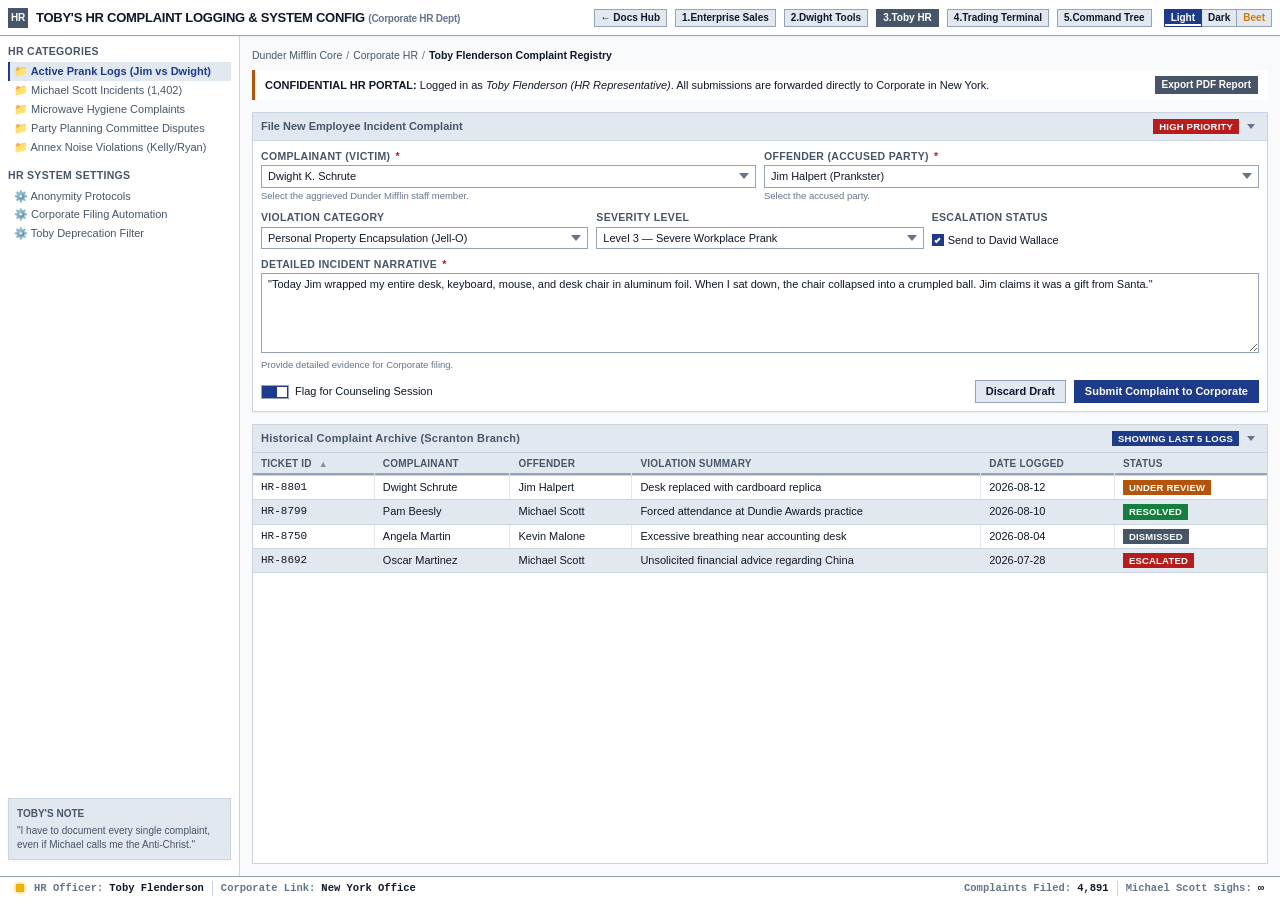
==== commit 826e9f47: "Round 4 refinement: Resizable splitters, 0px square radios, dual-tone focus rings, negative currency" ====
--- a/control-panel.html
+++ b/control-panel.html
@@ -18,12 +18,12 @@
     
     <div class="d-flex align-center gap-3">
       <nav class="d-flex gap-2" aria-label="Main Application Navigation">
-        <a href="index.html" class="sc-btn sc-btn-sm" data-sc-tooltip-pos="bottom" data-sc-tooltip="Return to Documentation">← Docs Hub</a>
-        <a href="dashboard.html" class="sc-btn sc-btn-sm">1. Enterprise Sales</a>
-        <a href="tools.html" class="sc-btn sc-btn-sm">2. Dwight Tools</a>
-        <a href="control-panel.html" class="sc-btn sc-btn-sm sc-btn-secondary" aria-current="page">3. Toby HR</a>
-        <a href="terminal.html" class="sc-btn sc-btn-sm">4. Trading Terminal</a>
-        <a href="workflow.html" class="sc-btn sc-btn-sm">5. Command Tree</a>
+        <a href="index.html" class="sc-btn sc-btn-sm" data-sc-tooltip-pos="bottom" data-sc-tooltip="Documentation Hub">← Docs Hub</a>
+        <a href="dashboard.html" class="sc-btn sc-btn-sm" data-sc-tooltip-pos="bottom" data-sc-tooltip="Sales Ledger">1. <span class="sc-btn-label">Enterprise Sales</span></a>
+        <a href="tools.html" class="sc-btn sc-btn-sm" data-sc-tooltip-pos="bottom" data-sc-tooltip="Dwight Security Tools">2. <span class="sc-btn-label">Dwight Tools</span></a>
+        <a href="control-panel.html" class="sc-btn sc-btn-sm sc-btn-secondary" aria-current="page" data-sc-tooltip-pos="bottom" data-sc-tooltip="Toby HR System">3. <span class="sc-btn-label">Toby HR</span></a>
+        <a href="terminal.html" class="sc-btn sc-btn-sm" data-sc-tooltip-pos="bottom" data-sc-tooltip="Live Market Watch">4. <span class="sc-btn-label">Trading Terminal</span></a>
+        <a href="workflow.html" class="sc-btn sc-btn-sm" data-sc-tooltip-pos="bottom" data-sc-tooltip="Chain of Command">5. <span class="sc-btn-label">Command Tree</span></a>
       </nav>
       <scranton-theme-switcher></scranton-theme-switcher>
     </div>
@@ -102,7 +102,7 @@
           <span>File New Employee Incident Complaint</span>
           <div class="sc-card-header-actions">
             <span class="sc-badge sc-badge-danger">HIGH PRIORITY</span>
-            <button type="button" class="sc-pane-toggle" aria-label="Toggle Form" aria-expanded="true">▼</button>
+            <button type="button" class="sc-pane-toggle" aria-label="Toggle Form" aria-expanded="true"><span class="sc-pane-chevron"></span></button>
           </div>
         </div>
         <div class="sc-card-body">
@@ -202,7 +202,7 @@
           <span>Historical Complaint Archive (Scranton Branch)</span>
           <div class="sc-card-header-actions">
             <span class="sc-badge sc-badge-primary">Showing Last 5 Logs</span>
-            <button type="button" class="sc-pane-toggle" aria-label="Toggle Pane" aria-expanded="true">▼</button>
+            <button type="button" class="sc-pane-toggle" aria-label="Toggle Pane" aria-expanded="true"><span class="sc-pane-chevron"></span></button>
           </div>
         </div>
         <div class="sc-pane-body-nopad">
--- a/scranton-ui.css
+++ b/scranton-ui.css
@@ -1,5 +1,5 @@
 /* ==========================================================================
-   SCRANTON-UI v1.3.0
+   SCRANTON-UI v1.4.0
    App-First, Information-Dense CSS Framework
    Designed for High-Density Desktop Interfaces & Diagnostic Panels
    Inspired by Dunder Mifflin Paper Company, Inc.
@@ -104,6 +104,9 @@
   --sc-border-dark: #475569;
   --sc-border-light: #1e293b;
 
+  --sc-shadow-sm: 0 1px 3px rgba(0, 0, 0, 0.4);
+  --sc-shadow-md: 0 6px 16px -2px rgba(0, 0, 0, 0.6), 0 0 0 1px rgba(255, 255, 255, 0.05);
+
   --sc-primary: #3b82f6;
   --sc-primary-hover: #60a5fa;
   --sc-primary-fg: #ffffff;
@@ -145,12 +148,15 @@
 
   --sc-text: #fef3c7;          /* Parchment Light Yellow */
   --sc-text-muted: #fde68a;
-  --sc-text-dim: #f59e0b;
+  --sc-text-dim: #fbbf24;
   --sc-text-inv: #210515;
 
   --sc-border: #701a75;
   --sc-border-dark: #a21caf;
   --sc-border-light: #500e34;
+
+  --sc-shadow-sm: 0 1px 3px rgba(0, 0, 0, 0.5);
+  --sc-shadow-md: 0 6px 16px -2px rgba(0, 0, 0, 0.7), 0 0 0 1px rgba(255, 255, 255, 0.08);
 
   --sc-primary: #d97706;       /* Dwight Mustard Yellow Accent */
   --sc-primary-hover: #b45309;
@@ -199,11 +205,17 @@
     -moz-osx-font-smoothing: grayscale;
   }
 
-  /* Focus Indicator System (WCAG AA 4.5:1) */
+  /* Dual-Tone High-Contrast Keyboard Focus System (WCAG AA) */
   :focus-visible {
-    outline: 2px solid var(--sc-primary);
-    outline-offset: -1px;
-    z-index: 10;
+    outline: 2px solid var(--sc-primary) !important;
+    outline-offset: 1px !important;
+    box-shadow: 0 0 0 1px var(--sc-bg-panel), 0 0 0 3px var(--sc-primary) !important;
+    z-index: 20 !important;
+  }
+
+  .sc-btn-primary:focus-visible {
+    outline-color: var(--sc-accent) !important;
+    box-shadow: 0 0 0 1px var(--sc-bg-panel), 0 0 0 3px var(--sc-accent) !important;
   }
 
   /* Selection State */
@@ -357,8 +369,8 @@
   }
 
   .sc-pane-header {
-    height: 26px;
-    min-height: 26px;
+    height: 28px;
+    min-height: 28px;
     background-color: var(--sc-bg-subtle);
     border-bottom: 1px solid var(--sc-border);
     padding: 0 8px;
@@ -372,16 +384,32 @@
     letter-spacing: 0.02em;
   }
 
+  /* Pure CSS Triangle Chevron for Smooth Rotate Collapse Physics */
   .sc-pane-toggle {
     background: none;
     border: none;
     color: var(--sc-text-dim);
     cursor: pointer;
-    font-size: 10px;
     padding: 0 4px;
-    line-height: 1;
-  }
-  .sc-pane-toggle:hover { color: var(--sc-text); }
+    display: inline-flex;
+    align-items: center;
+    justify-content: center;
+  }
+
+  .sc-pane-chevron {
+    display: inline-block;
+    width: 0;
+    height: 0;
+    border-left: 4px solid transparent;
+    border-right: 4px solid transparent;
+    border-top: 5px solid var(--sc-text-dim);
+    transition: transform 0.2s cubic-bezier(0.16, 1, 0.3, 1);
+  }
+
+  .sc-pane.collapsed .sc-pane-chevron,
+  .sc-card.collapsed .sc-pane-chevron {
+    transform: rotate(-90deg);
+  }
 
   .sc-pane-body {
     flex: 1;
@@ -397,7 +425,7 @@
     position: relative;
   }
 
-  /* Resizable Split Pane Drag Handle */
+  /* Resizable Split Pane Drag Handle with Keyboard Support */
   .sc-splitter {
     width: 5px;
     background: var(--sc-border);
@@ -408,6 +436,7 @@
     display: flex;
     align-items: center;
     justify-content: center;
+    touch-action: none;
   }
 
   .sc-splitter::after {
@@ -419,11 +448,11 @@
     opacity: 0.6;
   }
 
-  .sc-splitter:hover, .sc-splitter:active {
+  .sc-splitter:hover, .sc-splitter:active, .sc-splitter:focus-visible {
     background: var(--sc-primary);
     width: 6px;
   }
-  .sc-splitter:hover::after, .sc-splitter:active::after {
+  .sc-splitter:hover::after, .sc-splitter:active::after, .sc-splitter:focus-visible::after {
     color: var(--sc-primary-fg);
     opacity: 1.0;
   }
@@ -457,15 +486,16 @@
   .sc-statusbar-item {
     display: inline-flex;
     align-items: center;
-    gap: 4px;
-    padding: 0 6px;
+    gap: 6px;
+    padding: 0 8px;
     border-right: 1px solid var(--sc-border);
+    height: 100%;
   }
   .sc-statusbar-item:last-child { border-right: none; }
 
   .sc-status-label {
     color: var(--sc-text-dim);
-    font-weight: 500;
+    font-weight: 600;
   }
 
   .sc-status-val {
@@ -508,13 +538,14 @@
   @media (max-width: 768px) {
     .sc-col-sm-12 { width: 100% !important; }
     .sc-col-sm-6  { width: 50% !important; }
-    .sc-sidebar { width: 100% !important; max-width: 100% !important; }
-    .sc-body { flex-direction: column; }
+    .sc-sidebar { width: 100% !important; max-height: 40vh !important; overflow-y: auto !important; }
+    .sc-body { flex-direction: column; overflow-y: auto !important; }
   }
 
   @media (max-width: 1024px) {
     .sc-col-md-12 { width: 100% !important; }
     .sc-col-md-6  { width: 50% !important; }
+    .sc-btn-label { display: none !important; }
   }
 }
 
@@ -758,9 +789,11 @@
     resize: vertical;
   }
 
+  /* Compound Input Group Focus Boundary */
   .sc-input-group {
     display: flex;
     width: 100%;
+    transition: border-color 0.15s, box-shadow 0.15s;
   }
 
   .sc-input-group > .sc-input {
@@ -769,6 +802,14 @@
 
   .sc-input-group > *:not(:first-child) {
     margin-left: -1px;
+  }
+
+  .sc-input-group:focus-within .sc-input-addon {
+    border-color: var(--sc-primary);
+  }
+
+  .sc-input-group:focus-within {
+    box-shadow: 0 0 0 1px var(--sc-primary);
   }
 
   .sc-input-addon {
@@ -782,7 +823,7 @@
     white-space: nowrap;
   }
 
-  /* Custom Checkboxes and Radios */
+  /* Custom 0px Square Radio & Checkbox Controls */
   .sc-check {
     display: inline-flex;
     align-items: center;
@@ -796,6 +837,7 @@
   .sc-check input[type="checkbox"],
   .sc-check input[type="radio"] {
     appearance: none;
+    -webkit-appearance: none;
     width: 12px;
     height: 12px;
     border: 1px solid var(--sc-border-dark);
@@ -805,25 +847,40 @@
     align-items: center;
     justify-content: center;
     margin: 0;
+    border-radius: 0px !important;
+  }
+
+  .sc-check input[type="checkbox"]:focus-visible,
+  .sc-check input[type="radio"]:focus-visible {
+    outline: 2px solid var(--sc-primary) !important;
+    outline-offset: 2px !important;
+  }
+
+  .sc-check input[type="checkbox"]:checked {
+    background-color: var(--sc-primary);
+    border-color: var(--sc-primary);
   }
 
   .sc-check input[type="checkbox"]:checked::after {
-    content: "✓";
-    font-size: 10px;
-    font-weight: 900;
-    color: var(--sc-primary);
-    line-height: 1;
-  }
-
-  .sc-check input[type="radio"] {
-    border-radius: 50% !important;
+    content: "";
+    width: 3px;
+    height: 6px;
+    border: solid var(--sc-primary-fg);
+    border-width: 0 2px 2px 0;
+    transform: rotate(45deg);
+    margin-top: -1px;
+  }
+
+  .sc-check input[type="radio"]:checked {
+    background-color: var(--sc-bg-panel);
+    border-color: var(--sc-primary);
   }
 
   .sc-check input[type="radio"]:checked::after {
-    content: "•";
-    font-size: 14px;
-    color: var(--sc-primary);
-    line-height: 1;
+    content: "";
+    width: 6px;
+    height: 6px;
+    background-color: var(--sc-primary);
   }
 
   /* Diagnostic Toggle Switch */
@@ -1070,6 +1127,7 @@
     display: flex;
     align-items: center;
     justify-content: space-between;
+    min-height: 28px;
   }
 
   .sc-card-header-actions {
@@ -1083,14 +1141,29 @@
     padding: 8px;
   }
 
-  /* Skeleton Loading State */
+  /* Theme-Neutral Skeleton Loading State */
   .sc-skeleton {
-    background: linear-gradient(90deg, var(--sc-bg-subtle) 25%, var(--sc-bg-hover) 37%, var(--sc-bg-subtle) 63%);
+    background: linear-gradient(
+      90deg,
+      rgba(255, 255, 255, 0.04) 25%,
+      rgba(255, 255, 255, 0.12) 37%,
+      rgba(255, 255, 255, 0.04) 63%
+    );
     background-size: 400% 100%;
     animation: sc-skeleton-anim 1.4s ease infinite;
     display: inline-block;
     height: 12px;
     width: 100%;
+  }
+
+  [data-theme="theme-light"] .sc-skeleton {
+    background: linear-gradient(
+      90deg,
+      rgba(0, 0, 0, 0.04) 25%,
+      rgba(0, 0, 0, 0.09) 37%,
+      rgba(0, 0, 0, 0.04) 63%
+    );
+    background-size: 400% 100%;
   }
 
   @keyframes sc-skeleton-anim {
@@ -1194,7 +1267,8 @@
     font-size: 9px;
     font-weight: 800;
     background: var(--sc-bg-active);
-    color: var(--sc-text-muted);
+    color: var(--sc-text-inv);
+    border: 1px solid var(--sc-border-dark);
     line-height: 1;
   }
   .sc-nav-link.active .sc-nav-badge {
@@ -1245,10 +1319,14 @@
   .sc-breadcrumbs li::after {
     content: "/";
     margin-left: 4px;
-    color: var(--sc-border-dark);
+    color: var(--sc-text-dim);
   }
   .sc-breadcrumbs li:last-child::after {
     content: "";
+  }
+  .sc-breadcrumbs li:last-child {
+    font-weight: 700;
+    color: var(--sc-text);
   }
   .sc-breadcrumbs a {
     color: var(--sc-text-muted);
@@ -1281,7 +1359,7 @@
 @layer components {
   .sc-tools-grid {
     display: grid;
-    grid-template-columns: repeat(auto-fill, minmax(110px, 1fr));
+    grid-template-columns: repeat(auto-fill, minmax(100px, 1fr));
     gap: 6px;
     padding: 8px;
   }
@@ -1477,8 +1555,25 @@
 }
 
 /* --------------------------------------------------------------------------
-   16. Accessibility & Print Overrides
+   16. Accessibility, High Contrast & Print Overrides
    -------------------------------------------------------------------------- */
+@media (forced-colors: active) {
+  .sc-btn.active, .sc-nav-link.active {
+    border: 2px solid Highlight !important;
+    color: HighlightText !important;
+  }
+  .sc-led {
+    border: 1px solid CanvasText !important;
+  }
+  .sc-check input:checked {
+    background-color: Highlight !important;
+    border-color: Highlight !important;
+  }
+  .sc-pane, .sc-card, .sc-window {
+    border: 1px solid CanvasText !important;
+  }
+}
+
 @media (prefers-reduced-motion: reduce) {
   *, *::before, *::after {
     animation-duration: 0.01ms !important;
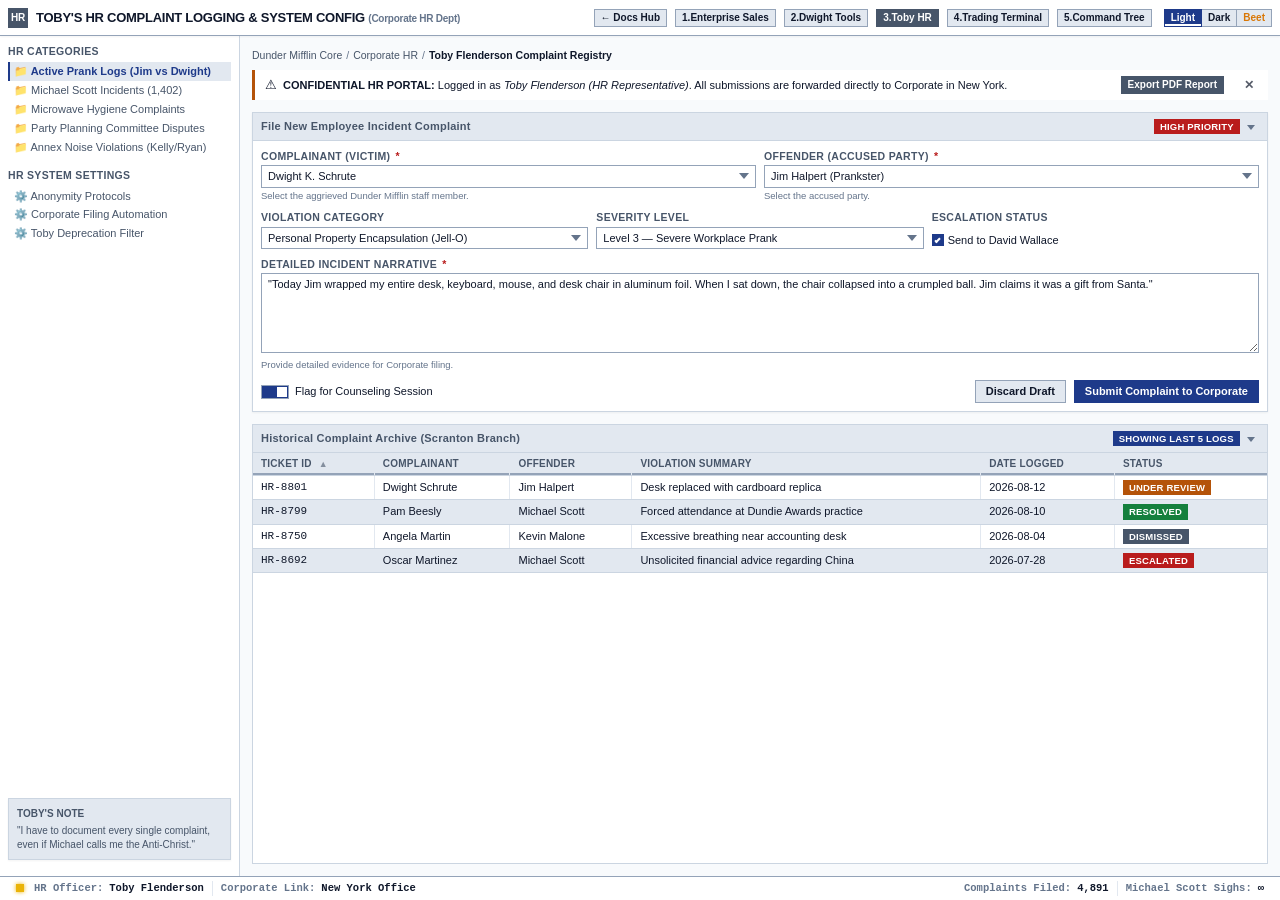
==== commit b2a9fb36: "Round 5 refinement: Multi-page print clipping fix, pointer capture drag stability, dynamic table re-" ====
--- a/control-panel.html
+++ b/control-panel.html
@@ -88,12 +88,16 @@
         <li>Toby Flenderson Complaint Registry</li>
       </ul>
 
-      <!-- Top Alert -->
+      <!-- Top Alert Banner with Icon and Dismiss Action -->
       <div class="sc-alert sc-alert-warning mb-3">
-        <div>
-          <strong>CONFIDENTIAL HR PORTAL:</strong> Logged in as <em>Toby Flenderson (HR Representative)</em>. All submissions are forwarded directly to Corporate in New York.
-        </div>
-        <button type="button" class="sc-btn sc-btn-sm sc-btn-secondary" onclick="scrantonToast('Complaint Log Exported to PDF', 'info')">Export PDF Report</button>
+        <div class="d-flex align-center">
+          <span class="sc-alert-icon">⚠</span>
+          <span><strong>CONFIDENTIAL HR PORTAL:</strong> Logged in as <em>Toby Flenderson (HR Representative)</em>. All submissions are forwarded directly to Corporate in New York.</span>
+        </div>
+        <div class="d-flex align-center gap-2">
+          <button type="button" class="sc-btn sc-btn-sm sc-btn-secondary" onclick="scrantonToast('Complaint Log Exported to PDF', 'info')">Export PDF Report</button>
+          <button type="button" class="sc-alert-close" onclick="this.closest('.sc-alert').remove()">✕</button>
+        </div>
       </div>
 
       <!-- Main Form Card -->
@@ -330,6 +334,11 @@
           <td><span class="sc-badge sc-badge-warning">FILED TO NY</span></td>
         `;
         tbody.insertBefore(tr, tbody.firstChild);
+
+        // Re-initialize sorting handlers for newly appended dynamic table row
+        if (typeof window.scrantonReinitSorting === 'function') {
+          window.scrantonReinitSorting();
+        }
       }
 
       resetHRForm();
--- a/scranton-ui.css
+++ b/scranton-ui.css
@@ -1,5 +1,5 @@
 /* ==========================================================================
-   SCRANTON-UI v1.4.0
+   SCRANTON-UI v1.5.0
    App-First, Information-Dense CSS Framework
    Designed for High-Density Desktop Interfaces & Diagnostic Panels
    Inspired by Dunder Mifflin Paper Company, Inc.
@@ -368,12 +368,13 @@
     overflow: hidden;
   }
 
-  .sc-pane-header {
-    height: 28px;
-    min-height: 28px;
+  /* Locked 28px Header Height Rhythm */
+  .sc-card-header, .sc-pane-header {
+    height: 28px !important;
+    min-height: 28px !important;
     background-color: var(--sc-bg-subtle);
     border-bottom: 1px solid var(--sc-border);
-    padding: 0 8px;
+    padding: 0 8px !important;
     display: flex;
     align-items: center;
     justify-content: space-between;
@@ -382,6 +383,18 @@
     color: var(--sc-text-muted);
     user-select: none;
     letter-spacing: 0.02em;
+    box-sizing: border-box;
+    gap: 6px;
+    overflow: hidden;
+  }
+
+  .sc-pane-header > span:first-child,
+  .sc-card-header > span:first-child {
+    white-space: nowrap;
+    overflow: hidden;
+    text-overflow: ellipsis;
+    flex: 1;
+    min-width: 0;
   }
 
   /* Pure CSS Triangle Chevron for Smooth Rotate Collapse Physics */
@@ -488,10 +501,19 @@
     align-items: center;
     gap: 6px;
     padding: 0 8px;
-    border-right: 1px solid var(--sc-border);
+    border-right: 1px solid var(--sc-border-light);
     height: 100%;
   }
   .sc-statusbar-item:last-child { border-right: none; }
+
+  .sc-statusbar-item-interactive {
+    cursor: pointer;
+    transition: background-color 0.1s, color 0.1s;
+  }
+  .sc-statusbar-item-interactive:hover {
+    background-color: var(--sc-bg-hover);
+    color: var(--sc-text);
+  }
 
   .sc-status-label {
     color: var(--sc-text-dim);
@@ -708,7 +730,7 @@
 }
 
 /* --------------------------------------------------------------------------
-   6. Form Controls & Diagnostic Inputs
+   6. Form Controls & Validation Components
    -------------------------------------------------------------------------- */
 @layer components {
   .sc-form-group {
@@ -737,6 +759,49 @@
     color: var(--sc-text-dim);
     margin-top: 2px;
   }
+
+  /* Standardized Form Validation Error Component */
+  .sc-form-group.has-error .sc-input,
+  .sc-form-group.has-error .sc-select,
+  .sc-form-group.has-error .sc-textarea {
+    border-color: var(--sc-danger) !important;
+    box-shadow: 0 0 0 1px var(--sc-danger) !important;
+  }
+
+  .sc-feedback-text {
+    display: block;
+    font-size: 9.5px;
+    font-weight: 600;
+    color: var(--sc-danger);
+    margin-top: 2px;
+  }
+
+  .sc-input-wrapper {
+    position: relative;
+    display: flex;
+    align-items: center;
+    width: 100%;
+  }
+
+  .sc-input-clear {
+    position: absolute;
+    right: 6px;
+    background: none;
+    border: none;
+    color: var(--sc-text-dim);
+    font-size: 11px;
+    font-weight: bold;
+    cursor: pointer;
+    padding: 0 2px;
+    line-height: 1;
+    display: none;
+  }
+
+  .sc-input-wrapper:hover .sc-input-clear,
+  .sc-input:focus + .sc-input-clear {
+    display: block;
+  }
+  .sc-input-clear:hover { color: var(--sc-danger); }
 
   .sc-input, .sc-select, .sc-textarea {
     width: 100%;
@@ -1018,6 +1083,17 @@
     font-weight: 600;
   }
 
+  /* Standardized Compact Data Grid Utility Class */
+  .sc-table-compact th,
+  .sc-table-compact td {
+    padding: 2px 6px !important;
+    font-size: 10.5px !important;
+    line-height: 1.25 !important;
+  }
+  .sc-table-compact th {
+    height: 22px !important;
+  }
+
   /* Empty State Indicator */
   .sc-empty-state {
     padding: 24px;
@@ -1086,7 +1162,7 @@
   .sc-badge-danger  { background-color: var(--sc-danger);  color: var(--sc-danger-fg);  border-color: var(--sc-danger); }
   .sc-badge-beet    { background-color: var(--sc-beet);    color: var(--sc-beet-fg);    border-color: var(--sc-beet); }
 
-  /* Diagnostic Banner Alerts */
+  /* Diagnostic Banner Alerts with Icon Callout & Close Action */
   .sc-alert {
     padding: 6px 10px;
     font-size: 11px;
@@ -1098,6 +1174,26 @@
     align-items: center;
     justify-content: space-between;
   }
+
+  .sc-alert-icon {
+    font-size: 13px;
+    margin-right: 6px;
+    flex-shrink: 0;
+  }
+
+  .sc-alert-close {
+    background: none;
+    border: none;
+    color: currentColor;
+    font-weight: bold;
+    font-size: 12px;
+    cursor: pointer;
+    opacity: 0.7;
+    padding: 0 4px;
+    margin-left: 8px;
+    transition: opacity 0.15s;
+  }
+  .sc-alert-close:hover { opacity: 1.0; }
 
   .sc-alert-info    { border-left-color: var(--sc-accent);    background-color: var(--sc-bg-panel); }
   .sc-alert-success { border-left-color: var(--sc-success);   background-color: var(--sc-bg-panel); }
@@ -1115,26 +1211,6 @@
     border: 1px solid var(--sc-border);
     margin-bottom: 8px;
     box-shadow: var(--sc-shadow-sm);
-  }
-
-  .sc-card-header {
-    padding: 4px 8px;
-    background-color: var(--sc-bg-subtle);
-    border-bottom: 1px solid var(--sc-border);
-    font-weight: 700;
-    font-size: 11px;
-    color: var(--sc-text-muted);
-    display: flex;
-    align-items: center;
-    justify-content: space-between;
-    min-height: 28px;
-  }
-
-  .sc-card-header-actions {
-    display: flex;
-    align-items: center;
-    gap: 4px;
-    flex-shrink: 0;
   }
 
   .sc-card-body {
@@ -1471,6 +1547,28 @@
   }
 }
 
+/* Safe Area & Mobile Toast Container Styling */
+#sc-toast-container {
+  position: fixed;
+  bottom: max(28px, env(safe-area-inset-bottom, 28px));
+  right: 12px;
+  z-index: 99999;
+  display: flex;
+  flex-direction: column;
+  gap: 4px;
+  max-width: 340px;
+  width: calc(100vw - 24px);
+}
+
+@media (max-width: 576px) {
+  #sc-toast-container {
+    left: 12px;
+    right: 12px;
+    width: auto;
+    max-width: none;
+  }
+}
+
 /* --------------------------------------------------------------------------
    14. High-Frequency Micro-Chart Animations
    -------------------------------------------------------------------------- */
@@ -1555,7 +1653,7 @@
 }
 
 /* --------------------------------------------------------------------------
-   16. Accessibility, High Contrast & Print Overrides
+   16. Accessibility, High Contrast & Multi-Page PDF Print Overrides
    -------------------------------------------------------------------------- */
 @media (forced-colors: active) {
   .sc-btn.active, .sc-nav-link.active {
@@ -1584,9 +1682,13 @@
 }
 
 @media print {
-  html, body, .sc-app, .sc-body, .sc-main {
+  html, body, .sc-app, .sc-body, .sc-main, .sc-pane-group, .sc-pane, .sc-pane-body {
     height: auto !important;
+    min-height: auto !important;
+    max-height: none !important;
     overflow: visible !important;
+    position: static !important;
+    display: block !important;
     background: #ffffff !important;
     color: #000000 !important;
   }
@@ -1597,6 +1699,16 @@
     border: 1px solid #000000 !important;
     box-shadow: none !important;
     page-break-inside: avoid;
+    overflow: visible !important;
+    width: 100% !important;
+  }
+  .sc-table {
+    width: 100% !important;
+    table-layout: auto !important;
+  }
+  .sc-table th, .sc-table td {
+    white-space: normal !important;
+    word-break: break-word;
   }
   .sc-table th {
     background: #e2e8f0 !important;
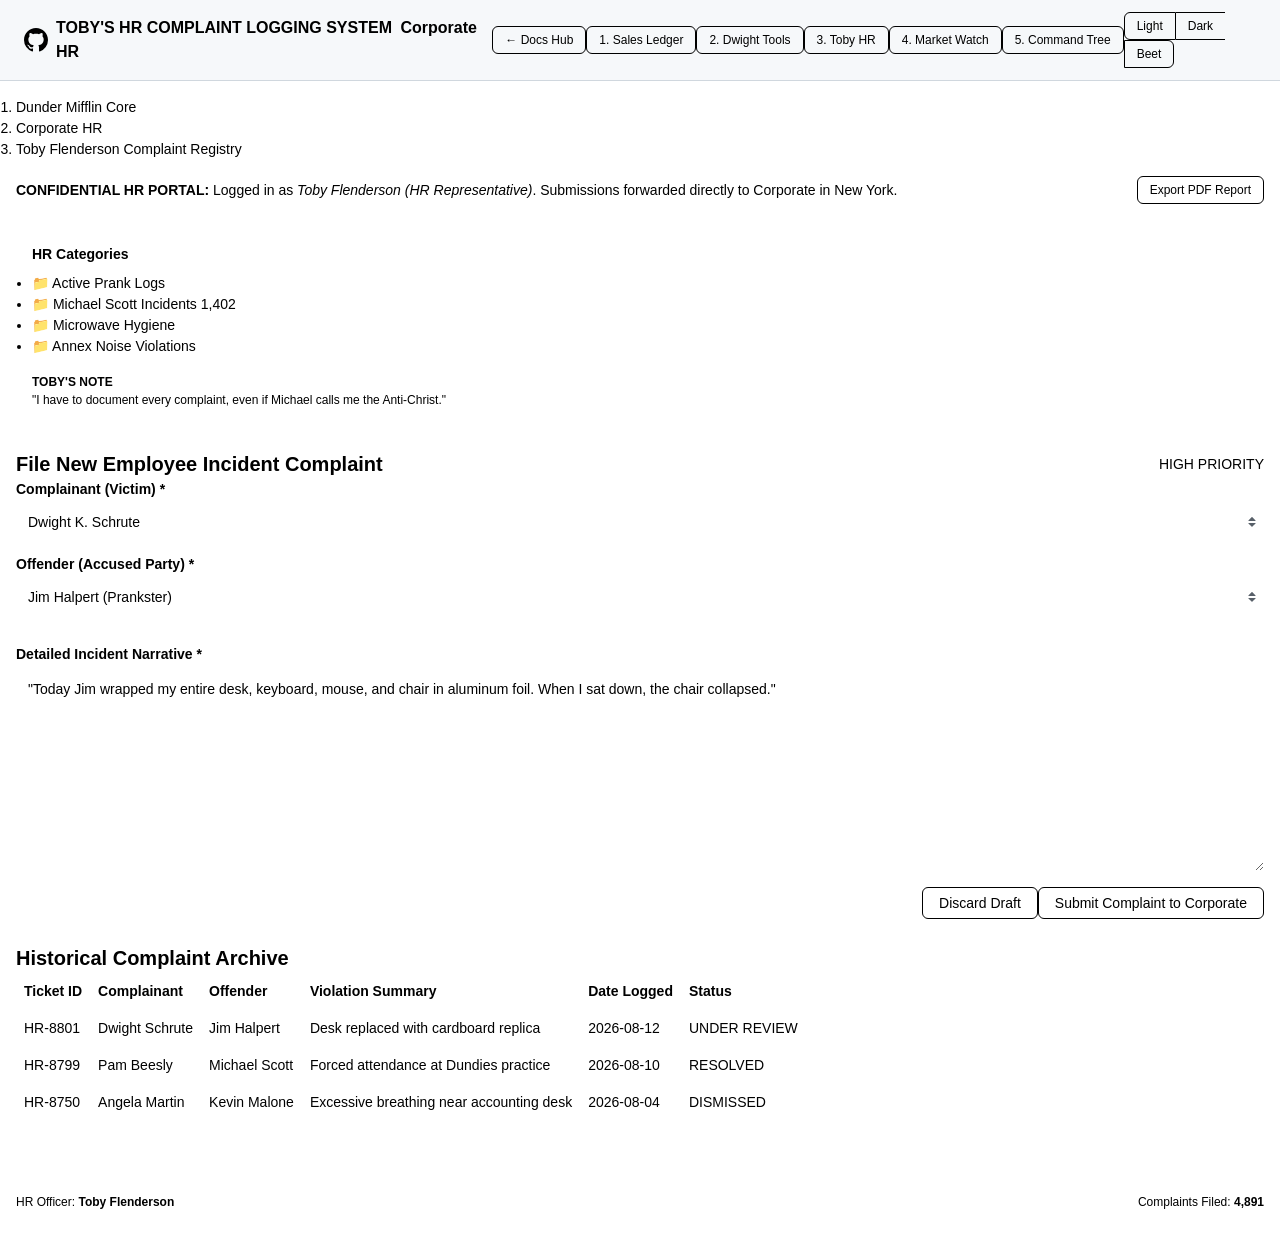
==== commit 03052999: "Redo showcase templates using official Primer CSS framework (@primer/css) with Primer design tokens," ====
--- a/control-panel.html
+++ b/control-panel.html
@@ -1,290 +1,221 @@
 <!DOCTYPE html>
-<html lang="en" data-theme="theme-light">
+<html lang="en" data-color-mode="light">
 <head>
   <meta charset="UTF-8">
   <meta name="viewport" content="width=device-width, initial-scale=1.0">
-  <title>Toby's HR Complaint Logging System — Scranton-UI Showcase</title>
-  <link rel="stylesheet" href="scranton-ui.css">
-  <script src="scranton-components.js" defer></script>
+  <title>Toby's HR Complaint System — Primer Design System</title>
+  <link rel="stylesheet" href="primer-official.css">
+  <link rel="stylesheet" href="primer-app.css">
+  <script src="primer-components.js" defer></script>
 </head>
-<body class="sc-app">
-
-  <!-- Header -->
-  <header class="sc-header">
-    <div class="sc-header-brand">
-      <span class="sc-logo-icon" style="background:var(--sc-secondary); color:#fff;">HR</span>
-      <span>TOBY'S HR COMPLAINT LOGGING & SYSTEM CONFIG <small class="text-dim">(Corporate HR Dept)</small></span>
-    </div>
+<body>
+
+  <!-- GitHub Header Bar -->
+  <header class="Primer-Header d-flex flex-items-center flex-justify-between">
+    <div class="Primer-Header-brand">
+      <svg class="octicon octicon-mark-github" viewBox="0 0 16 16" width="24" height="24" fill="currentColor" aria-hidden="true"><path d="M8 0c4.42 0 8 3.58 8 8a8.013 8.013 0 0 1-5.45 7.59c-.4.08-.55-.17-.55-.38 0-.27.01-1.13.01-2.2 0-.75-.25-1.23-.54-1.48 1.78-.2 3.65-.88 3.65-3.95 0-.88-.31-1.59-.82-2.15.08-.2.36-1.02-.08-2.12 0 0-.67-.22-2.2.82-.64-.18-1.32-.27-2-.27-.68 0-1.36.09-2 .27-1.53-1.03-2.2-.82-2.2-.82-.44 1.1-.16 1.92-.08 2.12-.51.56-.82 1.28-.82 2.15 0 3.06 1.86 3.75 3.64 3.95-.23.2-.44.55-.51 1.07-.46.21-1.61.55-2.33-.66-.15-.24-.6-.83-1.23-.82-.67.01-.27.38.01.53.34.19.73.9.82 1.13.16.45.68 1.31 2.69.94 0 .67.01 1.3.01 1.49 0 .21-.15.45-.55.38A7.995 7.995 0 0 1 0 8c0-4.42 3.58-8 8-8Z"></path></svg>
+      <span>TOBY'S HR COMPLAINT LOGGING SYSTEM <span class="Label Label--secondary ml-1">Corporate HR</span></span>
+    </div>
+
+    <div class="d-flex flex-items-center gap-3">
+      <nav class="d-flex gap-2" aria-label="Main Navigation">
+        <a href="index.html" class="btn btn-sm">← Docs Hub</a>
+        <a href="dashboard.html" class="btn btn-sm">1. Sales Ledger</a>
+        <a href="tools.html" class="btn btn-sm">2. Dwight Tools</a>
+        <a href="control-panel.html" class="btn btn-sm btn-primary" aria-current="page">3. Toby HR</a>
+        <a href="terminal.html" class="btn btn-sm">4. Market Watch</a>
+        <a href="workflow.html" class="btn btn-sm">5. Command Tree</a>
+      </nav>
+
+      <!-- Theme Mode Selector Buttons -->
+      <div class="BtnGroup" role="group" aria-label="Primer Color Mode">
+        <button type="button" class="BtnGroup-item btn btn-sm btn-primary" data-primer-theme-btn="light" onclick="setPrimerTheme('light')">Light</button>
+        <button type="button" class="BtnGroup-item btn btn-sm" data-primer-theme-btn="dark" onclick="setPrimerTheme('dark')">Dark</button>
+        <button type="button" class="BtnGroup-item btn btn-sm" data-primer-theme-btn="beet" onclick="setPrimerTheme('beet')">Beet</button>
+      </div>
+    </div>
+  </header>
+
+  <!-- Main Container -->
+  <div class="primer-app-container">
     
-    <div class="d-flex align-center gap-3">
-      <nav class="d-flex gap-2" aria-label="Main Application Navigation">
-        <a href="index.html" class="sc-btn sc-btn-sm" data-sc-tooltip-pos="bottom" data-sc-tooltip="Documentation Hub">← Docs Hub</a>
-        <a href="dashboard.html" class="sc-btn sc-btn-sm" data-sc-tooltip-pos="bottom" data-sc-tooltip="Sales Ledger">1. <span class="sc-btn-label">Enterprise Sales</span></a>
-        <a href="tools.html" class="sc-btn sc-btn-sm" data-sc-tooltip-pos="bottom" data-sc-tooltip="Dwight Security Tools">2. <span class="sc-btn-label">Dwight Tools</span></a>
-        <a href="control-panel.html" class="sc-btn sc-btn-sm sc-btn-secondary" aria-current="page" data-sc-tooltip-pos="bottom" data-sc-tooltip="Toby HR System">3. <span class="sc-btn-label">Toby HR</span></a>
-        <a href="terminal.html" class="sc-btn sc-btn-sm" data-sc-tooltip-pos="bottom" data-sc-tooltip="Live Market Watch">4. <span class="sc-btn-label">Trading Terminal</span></a>
-        <a href="workflow.html" class="sc-btn sc-btn-sm" data-sc-tooltip-pos="bottom" data-sc-tooltip="Chain of Command">5. <span class="sc-btn-label">Command Tree</span></a>
-      </nav>
-      <scranton-theme-switcher></scranton-theme-switcher>
-    </div>
-  </header>
-
-  <!-- Main Body Layout -->
-  <div class="sc-body">
-    
-    <!-- Left Category Navigation Sidebar -->
-    <aside class="sc-sidebar p-2" style="width:240px;">
-      <div class="sc-label mb-1">HR Categories</div>
-      <ul class="sc-tree mb-3" role="tree">
-        <li>
-          <span class="sc-tree-node active">
-            📁 Active Prank Logs (Jim vs Dwight)
-          </span>
-        </li>
-        <li>
-          <span class="sc-tree-node">
-            📁 Michael Scott Incidents (1,402)
-          </span>
-        </li>
-        <li>
-          <span class="sc-tree-node">
-            📁 Microwave Hygiene Complaints
-          </span>
-        </li>
-        <li>
-          <span class="sc-tree-node">
-            📁 Party Planning Committee Disputes
-          </span>
-        </li>
-        <li>
-          <span class="sc-tree-node">
-            📁 Annex Noise Violations (Kelly/Ryan)
-          </span>
-        </li>
-      </ul>
-
-      <div class="sc-label mb-1">HR System Settings</div>
-      <ul class="sc-tree mb-3" role="tree">
-        <li><span class="sc-tree-node">⚙️ Anonymity Protocols</span></li>
-        <li><span class="sc-tree-node">⚙️ Corporate Filing Automation</span></li>
-        <li><span class="sc-tree-node">⚙️ Toby Deprecation Filter</span></li>
-      </ul>
-
-      <div class="sc-card mt-auto p-2" style="background: var(--sc-bg-subtle);">
-        <div class="fw-bold mb-1 text-muted" style="font-size:10px;">TOBY'S NOTE</div>
-        <p class="text-muted" style="font-size:10px; margin:0;">
-          "I have to document every single complaint, even if Michael calls me the Anti-Christ."
-        </p>
-      </div>
-    </aside>
-
-    <!-- Main Content Area: Form & Log Settings -->
-    <main class="sc-main p-3">
+    <!-- Wayfinding Breadcrumb -->
+    <nav aria-label="Breadcrumb" class="mb-3">
+      <ol class="breadcrumb">
+        <li class="breadcrumb-item"><a href="index.html">Dunder Mifflin Core</a></li>
+        <li class="breadcrumb-item"><a href="control-panel.html">Corporate HR</a></li>
+        <li class="breadcrumb-item breadcrumb-item-selected" aria-current="page">Toby Flenderson Complaint Registry</li>
+      </ol>
+    </nav>
+
+    <!-- Top Alert Banner -->
+    <div class="Flash Flash--warning mb-4 d-flex flex-items-center flex-justify-between">
+      <div>
+        <strong>CONFIDENTIAL HR PORTAL:</strong> Logged in as <em>Toby Flenderson (HR Representative)</em>. Submissions forwarded directly to Corporate in New York.
+      </div>
+      <button type="button" class="btn btn-sm" onclick="primerToast('Complaint Log Exported to PDF', 'default')">Export PDF Report</button>
+    </div>
+
+    <!-- Layout Grid -->
+    <div class="Layout Layout--sidebarPosition-start Layout--sidebar-wide">
       
-      <!-- Wayfinding Breadcrumbs -->
-      <ul class="sc-breadcrumbs mb-2" aria-label="Breadcrumbs">
-        <li><a href="index.html">Dunder Mifflin Core</a></li>
-        <li><a href="control-panel.html">Corporate HR</a></li>
-        <li>Toby Flenderson Complaint Registry</li>
-      </ul>
-
-      <!-- Top Alert Banner with Icon and Dismiss Action -->
-      <div class="sc-alert sc-alert-warning mb-3">
-        <div class="d-flex align-center">
-          <span class="sc-alert-icon">⚠</span>
-          <span><strong>CONFIDENTIAL HR PORTAL:</strong> Logged in as <em>Toby Flenderson (HR Representative)</em>. All submissions are forwarded directly to Corporate in New York.</span>
+      <!-- Left Category Sidebar -->
+      <div class="Layout-sidebar">
+        <div class="Box p-3 mb-4">
+          <h3 class="f5 text-bold mb-2">HR Categories</h3>
+          <ul class="ActionList" role="list">
+            <li class="ActionListItem ActionListItem--subtle">
+              <a href="#" class="ActionListContent">
+                <span class="ActionListItem-label">📁 Active Prank Logs</span>
+              </a>
+            </li>
+            <li class="ActionListItem">
+              <a href="#" class="ActionListContent">
+                <span class="ActionListItem-label">📁 Michael Scott Incidents</span>
+                <span class="ActionListItem-visual ActionListItem-visual--trailing">
+                  <span class="Counter">1,402</span>
+                </span>
+              </a>
+            </li>
+            <li class="ActionListItem">
+              <a href="#" class="ActionListContent">
+                <span class="ActionListItem-label">📁 Microwave Hygiene</span>
+              </a>
+            </li>
+            <li class="ActionListItem">
+              <a href="#" class="ActionListContent">
+                <span class="ActionListItem-label">📁 Annex Noise Violations</span>
+              </a>
+            </li>
+          </ul>
+
+          <div class="Flash Flash--default mt-3">
+            <div class="text-bold f6 color-fg-muted">TOBY'S NOTE</div>
+            <div class="f6 color-fg-subtle">"I have to document every complaint, even if Michael calls me the Anti-Christ."</div>
+          </div>
         </div>
-        <div class="d-flex align-center gap-2">
-          <button type="button" class="sc-btn sc-btn-sm sc-btn-secondary" onclick="scrantonToast('Complaint Log Exported to PDF', 'info')">Export PDF Report</button>
-          <button type="button" class="sc-alert-close" onclick="this.closest('.sc-alert').remove()">✕</button>
+      </div>
+
+      <!-- Main Form & Table Content -->
+      <div class="Layout-main">
+        
+        <!-- Form Box -->
+        <form id="hr-form" class="Box mb-4" onsubmit="handleComplaintSubmit(event)">
+          <div class="Box-header d-flex flex-items-center flex-justify-between">
+            <h3 class="Box-title">File New Employee Incident Complaint</h3>
+            <span class="Label Label--danger">HIGH PRIORITY</span>
+          </div>
+
+          <div class="Box-body">
+            <div class="gutter-sm d-flex flex-wrap">
+              <div class="col-6 col-md-12 mb-3">
+                <div class="form-group mt-0 mb-0">
+                  <div class="form-group-header">
+                    <label for="complainant-select">Complainant (Victim) <span class="color-fg-danger">*</span></label>
+                  </div>
+                  <div class="form-group-body">
+                    <select id="complainant-select" class="form-select input-block">
+                      <option selected>Dwight K. Schrute</option>
+                      <option>Jim Halpert</option>
+                      <option>Pam Beesly</option>
+                      <option>Angela Martin</option>
+                      <option>Kevin Malone</option>
+                    </select>
+                  </div>
+                </div>
+              </div>
+
+              <div class="col-6 col-md-12 mb-3">
+                <div class="form-group mt-0 mb-0">
+                  <div class="form-group-header">
+                    <label for="offender-select">Offender (Accused Party) <span class="color-fg-danger">*</span></label>
+                  </div>
+                  <div class="form-group-body">
+                    <select id="offender-select" class="form-select input-block">
+                      <option selected>Jim Halpert (Prankster)</option>
+                      <option>Michael G. Scott (Regional Manager)</option>
+                      <option>Creed Bratton (Unknown)</option>
+                    </select>
+                  </div>
+                </div>
+              </div>
+            </div>
+
+            <div class="form-group mb-3">
+              <div class="form-group-header">
+                <label for="incident-text">Detailed Incident Narrative <span class="color-fg-danger">*</span></label>
+              </div>
+              <div class="form-group-body">
+                <textarea id="incident-text" class="form-control input-block" style="min-height:80px;">"Today Jim wrapped my entire desk, keyboard, mouse, and chair in aluminum foil. When I sat down, the chair collapsed."</textarea>
+              </div>
+            </div>
+
+            <div class="d-flex flex-justify-end gap-2">
+              <button type="button" class="btn" onclick="resetHRForm()">Discard Draft</button>
+              <button type="submit" class="btn btn-primary">Submit Complaint to Corporate</button>
+            </div>
+          </div>
+        </form>
+
+        <!-- Complaint Table Box -->
+        <div class="Box">
+          <div class="Box-header">
+            <h3 class="Box-title">Historical Complaint Archive</h3>
+          </div>
+
+          <div class="table-responsive">
+            <table id="complaint-table" class="js-primer-sortable-table w-100" style="border-collapse: collapse;">
+              <thead>
+                <tr class="color-bg-subtle border-bottom">
+                  <th class="p-2 text-left sortable">Ticket ID</th>
+                  <th class="p-2 text-left sortable">Complainant</th>
+                  <th class="p-2 text-left sortable">Offender</th>
+                  <th class="p-2 text-left">Violation Summary</th>
+                  <th class="p-2 text-left sortable">Date Logged</th>
+                  <th class="p-2 text-left sortable">Status</th>
+                </tr>
+              </thead>
+              <tbody>
+                <tr class="Box-row">
+                  <td class="p-2 font-mono">HR-8801</td>
+                  <td class="p-2">Dwight Schrute</td>
+                  <td class="p-2">Jim Halpert</td>
+                  <td class="p-2">Desk replaced with cardboard replica</td>
+                  <td class="p-2">2026-08-12</td>
+                  <td class="p-2"><span class="Label Label--attention">UNDER REVIEW</span></td>
+                </tr>
+                <tr class="Box-row">
+                  <td class="p-2 font-mono">HR-8799</td>
+                  <td class="p-2">Pam Beesly</td>
+                  <td class="p-2">Michael Scott</td>
+                  <td class="p-2">Forced attendance at Dundies practice</td>
+                  <td class="p-2">2026-08-10</td>
+                  <td class="p-2"><span class="Label Label--success">RESOLVED</span></td>
+                </tr>
+                <tr class="Box-row">
+                  <td class="p-2 font-mono">HR-8750</td>
+                  <td class="p-2">Angela Martin</td>
+                  <td class="p-2">Kevin Malone</td>
+                  <td class="p-2">Excessive breathing near accounting desk</td>
+                  <td class="p-2">2026-08-04</td>
+                  <td class="p-2"><span class="Label Label--secondary">DISMISSED</span></td>
+                </tr>
+              </tbody>
+            </table>
+          </div>
         </div>
-      </div>
-
-      <!-- Main Form Card -->
-      <form id="hr-form" class="sc-card mb-3" onsubmit="handleComplaintSubmit(event)">
-        <div class="sc-card-header">
-          <span>File New Employee Incident Complaint</span>
-          <div class="sc-card-header-actions">
-            <span class="sc-badge sc-badge-danger">HIGH PRIORITY</span>
-            <button type="button" class="sc-pane-toggle" aria-label="Toggle Form" aria-expanded="true"><span class="sc-pane-chevron"></span></button>
-          </div>
-        </div>
-        <div class="sc-card-body">
-          
-          <div class="sc-row">
-            <div class="sc-col-6 sc-col-md-12">
-              <div class="sc-form-group">
-                <label for="complainant-select" class="sc-label">Complainant (Victim) <span class="sc-required">*</span></label>
-                <select id="complainant-select" class="sc-select" aria-required="true">
-                  <option selected>Dwight K. Schrute</option>
-                  <option>Jim Halpert</option>
-                  <option>Pam Beesly</option>
-                  <option>Angela Martin</option>
-                  <option>Kevin Malone</option>
-                  <option>Andy Bernard</option>
-                </select>
-                <span class="sc-field-hint">Select the aggrieved Dunder Mifflin staff member.</span>
-              </div>
-            </div>
-
-            <div class="sc-col-6 sc-col-md-12">
-              <div class="sc-form-group">
-                <label for="offender-select" class="sc-label">Offender (Accused Party) <span class="sc-required">*</span></label>
-                <select id="offender-select" class="sc-select" aria-required="true">
-                  <option selected>Jim Halpert (Prankster)</option>
-                  <option>Michael G. Scott (Regional Manager)</option>
-                  <option>Creed Bratton (Unknown)</option>
-                  <option>Ryan Howard (Temp)</option>
-                </select>
-                <span class="sc-field-hint">Select the accused party.</span>
-              </div>
-            </div>
-          </div>
-
-          <div class="sc-row">
-            <div class="sc-col-4 sc-col-md-12">
-              <div class="sc-form-group">
-                <label for="violation-cat" class="sc-label">Violation Category</label>
-                <select id="violation-cat" class="sc-select">
-                  <option>Personal Property Encapsulation (Jell-O)</option>
-                  <option>Desk Displacement (Moved into Bathroom)</option>
-                  <option>Inappropriate Nickname Usage</option>
-                  <option>Popcorn Odor in Microwave</option>
-                </select>
-              </div>
-            </div>
-
-            <div class="sc-col-4 sc-col-md-12">
-              <div class="sc-form-group">
-                <label for="severity-lvl" class="sc-label">Severity Level</label>
-                <select id="severity-lvl" class="sc-select">
-                  <option>Level 1 — Mild Annoyance</option>
-                  <option selected>Level 3 — Severe Workplace Prank</option>
-                  <option>Level 5 — Threat Level Midnight Emergency</option>
-                </select>
-              </div>
-            </div>
-
-            <div class="sc-col-4 sc-col-md-12">
-              <div class="sc-form-group">
-                <label class="sc-label">Escalation Status</label>
-                <div class="pt-1">
-                  <label class="sc-check">
-                    <input type="checkbox" checked> Send to David Wallace
-                  </label>
-                </div>
-              </div>
-            </div>
-          </div>
-
-          <div class="sc-form-group">
-            <label for="incident-text" class="sc-label">Detailed Incident Narrative <span class="sc-required">*</span></label>
-            <textarea id="incident-text" class="sc-textarea" style="min-height:80px;" aria-required="true">"Today Jim wrapped my entire desk, keyboard, mouse, and desk chair in aluminum foil. When I sat down, the chair collapsed into a crumpled ball. Jim claims it was a gift from Santa."</textarea>
-            <span class="sc-field-hint">Provide detailed evidence for Corporate filing.</span>
-          </div>
-
-          <div class="d-flex justify-between align-center mt-2 flex-wrap gap-2">
-            <div class="d-flex align-center gap-3">
-              <label class="sc-switch">
-                <input type="checkbox" checked>
-                <span class="sc-switch-slider"></span>
-                <span>Flag for Counseling Session</span>
-              </label>
-            </div>
-            <div class="d-flex gap-2">
-              <button type="button" class="sc-btn" onclick="resetHRForm()">Discard Draft</button>
-              <button type="submit" class="sc-btn sc-btn-primary">Submit Complaint to Corporate</button>
-            </div>
-          </div>
-
-        </div>
-      </form>
-
-      <!-- Recent Complaint Ledger Table -->
-      <div class="sc-pane">
-        <div class="sc-pane-header">
-          <span>Historical Complaint Archive (Scranton Branch)</span>
-          <div class="sc-card-header-actions">
-            <span class="sc-badge sc-badge-primary">Showing Last 5 Logs</span>
-            <button type="button" class="sc-pane-toggle" aria-label="Toggle Pane" aria-expanded="true"><span class="sc-pane-chevron"></span></button>
-          </div>
-        </div>
-        <div class="sc-pane-body-nopad">
-          <table id="complaint-table" class="sc-table sc-table-striped sc-table-hover">
-            <thead>
-              <tr>
-                <th class="sortable">Ticket ID <span class="sc-sort-indicator">▲</span></th>
-                <th class="sortable">Complainant</th>
-                <th class="sortable">Offender</th>
-                <th>Violation Summary</th>
-                <th class="sortable">Date Logged</th>
-                <th class="sortable">Status</th>
-              </tr>
-            </thead>
-            <tbody>
-              <tr>
-                <td class="font-mono">HR-8801</td>
-                <td>Dwight Schrute</td>
-                <td>Jim Halpert</td>
-                <td>Desk replaced with cardboard replica</td>
-                <td>2026-08-12</td>
-                <td><span class="sc-badge sc-badge-warning">UNDER REVIEW</span></td>
-              </tr>
-              <tr>
-                <td class="font-mono">HR-8799</td>
-                <td>Pam Beesly</td>
-                <td>Michael Scott</td>
-                <td>Forced attendance at Dundie Awards practice</td>
-                <td>2026-08-10</td>
-                <td><span class="sc-badge sc-badge-success">RESOLVED</span></td>
-              </tr>
-              <tr>
-                <td class="font-mono">HR-8750</td>
-                <td>Angela Martin</td>
-                <td>Kevin Malone</td>
-                <td>Excessive breathing near accounting desk</td>
-                <td>2026-08-04</td>
-                <td><span class="sc-badge sc-badge-secondary">DISMISSED</span></td>
-              </tr>
-              <tr>
-                <td class="font-mono">HR-8692</td>
-                <td>Oscar Martinez</td>
-                <td>Michael Scott</td>
-                <td>Unsolicited financial advice regarding China</td>
-                <td>2026-07-28</td>
-                <td><span class="sc-badge sc-badge-danger">ESCALATED</span></td>
-              </tr>
-            </tbody>
-          </table>
-        </div>
-      </div>
-
-    </main>
+
+      </div>
+
+    </div>
 
   </div>
 
-  <!-- Statusbar -->
-  <footer class="sc-statusbar">
-    <div class="d-flex align-center">
-      <div class="sc-statusbar-item">
-        <span class="sc-led sc-led-yellow"></span><span class="sc-sr-only">Status: Pending</span>
-        <span class="sc-status-label">HR Officer:</span>
-        <span class="sc-status-val">Toby Flenderson</span>
-      </div>
-      <div class="sc-statusbar-item">
-        <span class="sc-status-label">Corporate Link:</span>
-        <span class="sc-status-val">New York Office</span>
-      </div>
-    </div>
-    <div class="d-flex align-center">
-      <div class="sc-statusbar-item">
-        <span class="sc-status-label">Complaints Filed:</span>
-        <span class="sc-status-val">4,891</span>
-      </div>
-      <div class="sc-statusbar-item">
-        <span class="sc-status-label">Michael Scott Sighs:</span>
-        <span class="sc-status-val">∞</span>
-      </div>
+  <!-- Footer -->
+  <footer class="primer-app-container border-top text-center color-fg-muted f6 py-4 mt-5">
+    <div class="d-flex flex-justify-between flex-items-center">
+      <span>HR Officer: <strong>Toby Flenderson</strong></span>
+      <span>Complaints Filed: <strong>4,891</strong></span>
     </div>
   </footer>
 
@@ -303,9 +234,7 @@
       const form = document.getElementById('hr-form');
       if (form) {
         form.reset();
-        form.dispatchEvent(new Event('input', { bubbles: true }));
-        form.dispatchEvent(new Event('change', { bubbles: true }));
-        scrantonToast('Draft Complaint Cleared', 'info');
+        primerToast('Draft Complaint Cleared', 'default');
       }
     }
 
@@ -316,29 +245,25 @@
       const rawDesc = document.getElementById('incident-text').value;
       const desc = escapeHTML(rawDesc);
 
-      scrantonToast(`HR Complaint Logged: ${comp} vs ${off}! Filed with New York.`, 'success');
+      primerToast(`HR Complaint Logged: ${comp} vs ${off}! Filed to NY.`, 'success');
 
       const tbody = document.querySelector('#complaint-table tbody');
       if (tbody) {
         const tr = document.createElement('tr');
+        tr.className = 'Box-row';
         const nextId = 'HR-' + Math.floor(8802 + Math.random() * 100);
         const today = new Date().toISOString().split('T')[0];
         const displayDesc = desc.length > 35 ? desc.substring(0, 35) + '...' : desc;
 
         tr.innerHTML = `
-          <td class="font-mono">${nextId}</td>
-          <td>${comp}</td>
-          <td>${off}</td>
-          <td>${displayDesc}</td>
-          <td>${today}</td>
-          <td><span class="sc-badge sc-badge-warning">FILED TO NY</span></td>
+          <td class="p-2 font-mono">${nextId}</td>
+          <td class="p-2">${comp}</td>
+          <td class="p-2">${off}</td>
+          <td class="p-2">${displayDesc}</td>
+          <td class="p-2">${today}</td>
+          <td class="p-2"><span class="Label Label--attention">FILED TO NY</span></td>
         `;
         tbody.insertBefore(tr, tbody.firstChild);
-
-        // Re-initialize sorting handlers for newly appended dynamic table row
-        if (typeof window.scrantonReinitSorting === 'function') {
-          window.scrantonReinitSorting();
-        }
       }
 
       resetHRForm();
--- a/primer-app.css
+++ b/primer-app.css
@@ -0,0 +1,128 @@
+/* ==========================================================================
+   PRIMER APP STYLES & ACCENT OVERRIDES
+   Leveraging official @primer/css (GitHub Design System)
+   ========================================================================== */
+
+@import url('primer-official.css');
+
+/* Custom Schrute Beet Theme Extension for Primer CSS Tokens */
+[data-color-mode="beet"] {
+  --color-canvas-default: #210515;
+  --color-canvas-overlay: #380a24;
+  --color-canvas-subtle: #380a24;
+  --color-canvas-inset: #1a0311;
+  --color-border-default: #701a75;
+  --color-border-muted: #500e34;
+  
+  --color-fg-default: #fef3c7;
+  --color-fg-muted: #fde68a;
+  --color-fg-subtle: #fbbf24;
+  
+  --color-accent-fg: #d97706;
+  --color-accent-emphasis: #d97706;
+  --color-accent-muted: rgba(217, 119, 6, 0.2);
+  --color-accent-subtle: rgba(217, 119, 6, 0.15);
+  
+  --color-success-fg: #22c55e;
+  --color-success-emphasis: #15803d;
+  --color-attention-fg: #f59e0b;
+  --color-attention-emphasis: #d97706;
+  --color-danger-fg: #f87171;
+  --color-danger-emphasis: #dc2626;
+  --color-done-fg: #e879f9;
+  --color-done-emphasis: #701a75;
+}
+
+/* Global App Shell & Layout Enhancements */
+html, body {
+  min-height: 100vh;
+  font-family: -apple-system, BlinkMacSystemFont, "Segoe UI", "Noto Sans", Helvetica, Arial, sans-serif, "Apple Color Emoji", "Segoe UI Emoji";
+  background-color: var(--color-canvas-default, #f6f8fa);
+  color: var(--color-fg-default, #1F2328);
+  transition: background-color 0.2s ease, color 0.2s ease;
+}
+
+.primer-app-container {
+  max-width: 1280px;
+  margin: 0 auto;
+  padding: 16px;
+}
+
+/* Custom Header Navigation Bar */
+.Primer-Header {
+  background-color: var(--color-canvas-subtle, #f6f8fa);
+  border-bottom: 1px solid var(--color-border-default, #d0d7de);
+  padding: 12px 24px;
+}
+
+[data-color-mode="dark"] .Primer-Header {
+  background-color: var(--color-canvas-subtle, #161b22);
+  border-bottom: 1px solid var(--color-border-default, #30363d);
+}
+
+.Primer-Header-brand {
+  font-weight: 600;
+  font-size: 16px;
+  display: flex;
+  align-items: center;
+  gap: 8px;
+  color: var(--color-fg-default);
+}
+
+/* Responsive Table Wrapper */
+.table-responsive {
+  width: 100%;
+  overflow-x: auto;
+  -webkit-overflow-scrolling: touch;
+}
+
+/* Micro-flash keyframe animations for trading terminal */
+@keyframes primer-flash-up {
+  0%   { background-color: rgba(31, 136, 61, 0.35); }
+  100% { background-color: transparent; }
+}
+@keyframes primer-flash-down {
+  0%   { background-color: rgba(207, 34, 46, 0.35); }
+  100% { background-color: transparent; }
+}
+
+.flash-up { animation: primer-flash-up 1s ease-out; }
+.flash-down { animation: primer-flash-down 1s ease-out; }
+
+/* Custom Modal Dialog Backdrop */
+.primer-dialog-backdrop {
+  position: fixed;
+  top: 0;
+  left: 0;
+  right: 0;
+  bottom: 0;
+  background-color: rgba(14, 18, 22, 0.6);
+  backdrop-filter: blur(2px);
+  z-index: 999;
+  display: flex;
+  align-items: center;
+  justify-content: center;
+  opacity: 0;
+  pointer-events: none;
+  transition: opacity 0.15s ease;
+}
+
+.primer-dialog-backdrop.open {
+  opacity: 1;
+  pointer-events: auto;
+}
+
+.primer-dialog-window {
+  width: 540px;
+  max-width: 92vw;
+  background-color: var(--color-canvas-default, #ffffff);
+  border: 1px solid var(--color-border-default, #d0d7de);
+  border-radius: 6px;
+  box-shadow: 0 8px 24px rgba(14, 18, 22, 0.2);
+  transform: translateY(-8px) scale(0.98);
+  transition: transform 0.15s ease;
+}
+
+.primer-dialog-backdrop.open .primer-dialog-window {
+  transform: translateY(0) scale(1);
+}
